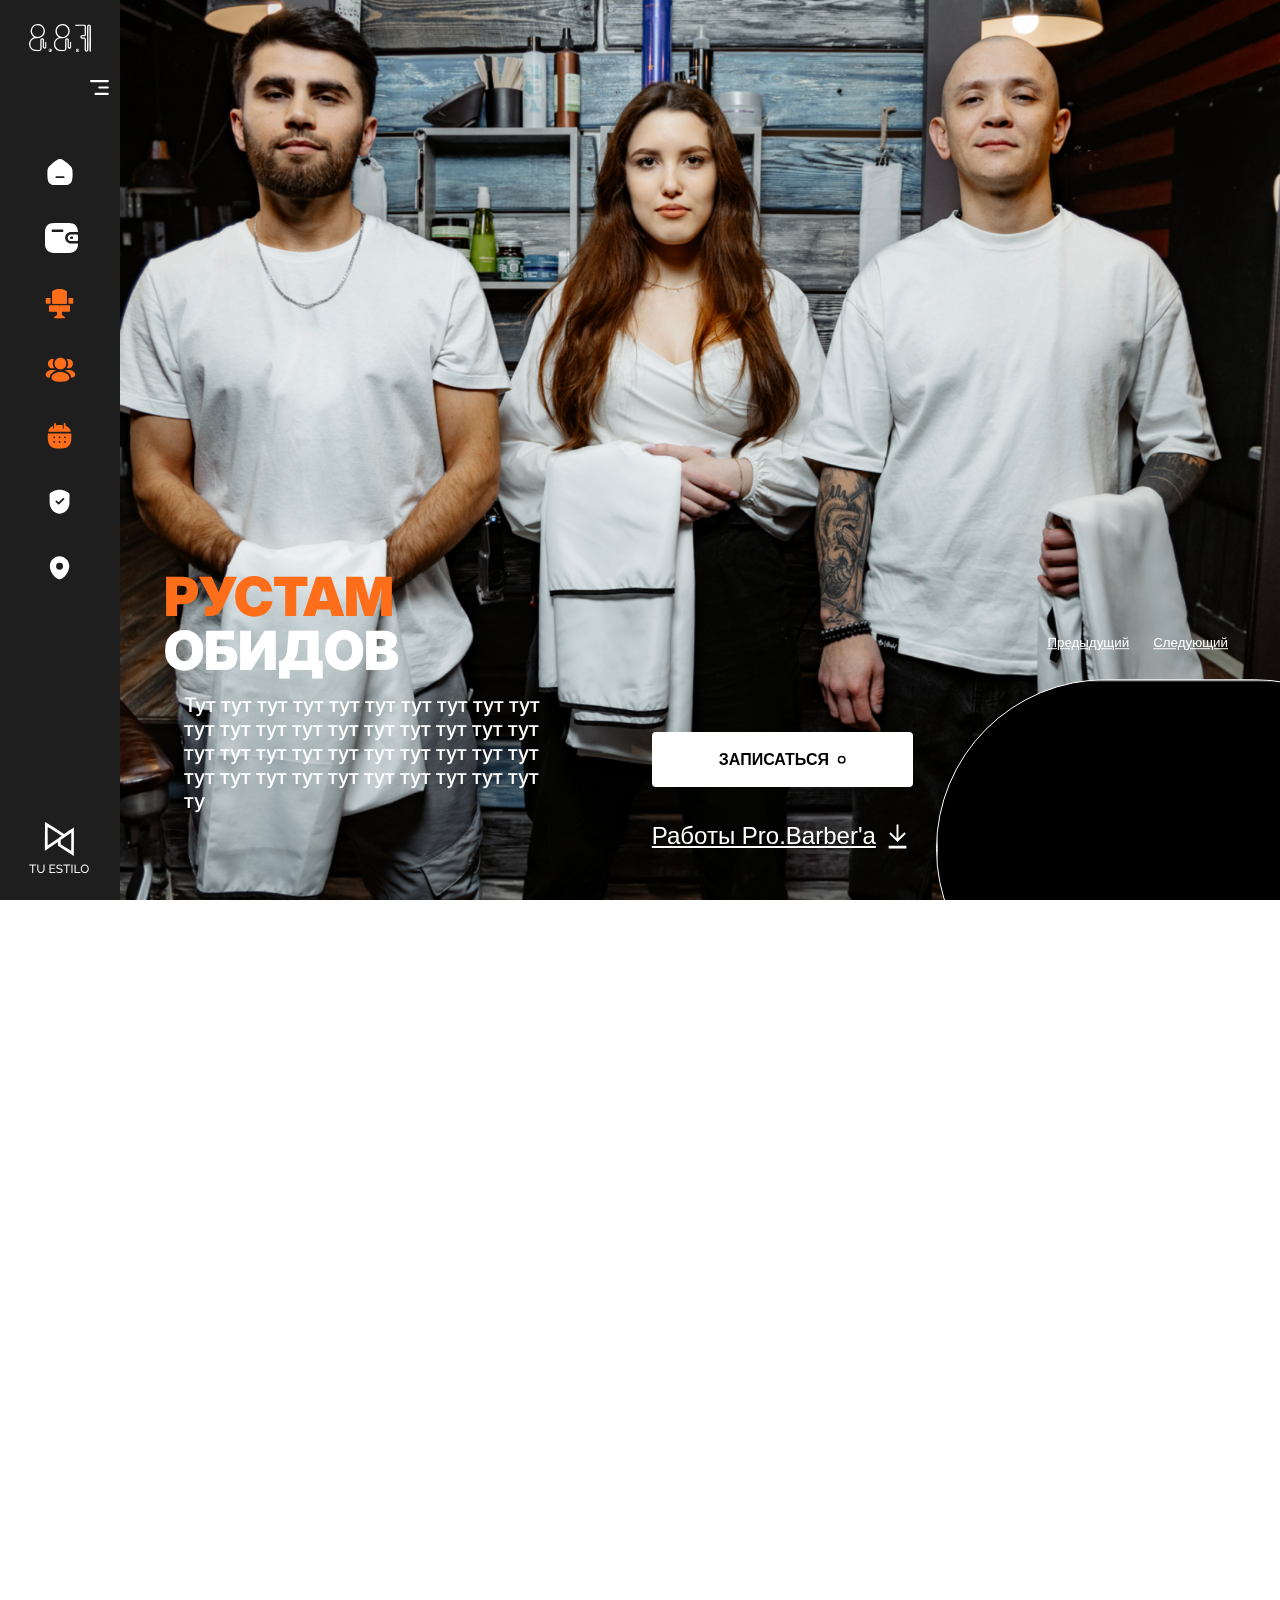
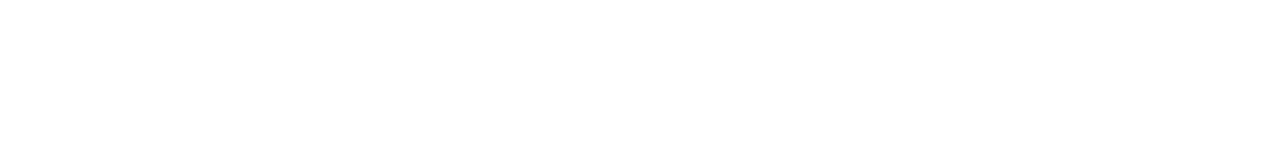
==== barber.html @ 889bb58e "Update barber.html" ====
<!DOCTYPE html>
<html lang="ru">
  <head>
    <meta charset="utf-8">
    <title>Главная страница</title>
    <meta name="description" content="">
    <link rel="icon" href="img/favicon.png">
    <meta name="viewport" content="width=device-width">
    <link rel="stylesheet" href="css/main.css">
  </head>
  <body>
    <main class="main">
      <aside class="sidebar">
        <header class="sidebar__header"><a href="#" class="sidebar__logo"><img src="img/logo.svg" alt="alt"></a>
          <div class="sidebar__burger burger-sidebar">
            <button type="button" class="burger-sidebar__inner">
                  <svg class="icon icon-burger ">
                    <use xlink:href="img/icons-svg/symbol/sprite.svg#burger"></use>
                  </svg>
                  <svg class="icon icon-backward ">
                    <use xlink:href="img/icons-svg/symbol/sprite.svg#backward"></use>
                  </svg>
            </button>
          </div>
        </header>
        <ul class="sidebar__menu menu-sidebar">
          <li class="menu-sidebar__item"><a href="#" class="menu-sidebar__link">
                  <svg class="icon icon-home ">
                    <use xlink:href="img/icons-svg/symbol/sprite.svg#home"></use>
                  </svg><span class="menu-sidebar__name">Главная</span></a></li>
          <li class="menu-sidebar__item"><a href="#" class="menu-sidebar__link">
                  <svg class="icon icon-wallet ">
                    <use xlink:href="img/icons-svg/symbol/sprite.svg#wallet"></use>
                  </svg><span class="menu-sidebar__name">Услуги</span></a></li>
          <li class="menu-sidebar__item"><a href="#" class="menu-sidebar__link menu-sidebar__link--activee">
                  <svg class="icon icon-place ">
                    <use xlink:href="img/icons-svg/symbol/sprite.svg#place"></use>
                  </svg><span class="menu-sidebar__name">Барбершоп</span></a></li>
          <li class="menu-sidebar__item"><a href="#" class="menu-sidebar__link menu-sidebar__link--activee">
                  <svg class="icon icon-users ">
                    <use xlink:href="img/icons-svg/symbol/sprite.svg#users"></use>
                  </svg><span class="menu-sidebar__name">Art School</span></a></li>
          <li class="menu-sidebar__item"><a href="#" class="menu-sidebar__link menu-sidebar__link--activee">
                  <svg class="icon icon-calendar ">
                    <use xlink:href="img/icons-svg/symbol/sprite.svg#calendar"></use>
                  </svg><span class="menu-sidebar__name">Записаться</span></a></li>
          <li class="menu-sidebar__item"><a href="#" class="menu-sidebar__link">
                  <svg class="icon icon-shield ">
                    <use xlink:href="img/icons-svg/symbol/sprite.svg#shield"></use>
                  </svg><span class="menu-sidebar__name">Сертификаты</span></a></li>
          <li class="menu-sidebar__item"><a href="#" class="menu-sidebar__link">
                  <svg class="icon icon-loc ">
                    <use xlink:href="img/icons-svg/symbol/sprite.svg#loc"></use>
                  </svg><span class="menu-sidebar__name">Расположение</span></a></li>
        </ul><a href="#" class="sidebar__bottom"><img src="img/tu-estilo_logo.svg" alt="alt"></a>
      </aside>
      <header class="header"></header>
      <div class="main-content">
        <div data-scroll-container id="suka">
          <div data-scroll-section class="person-view">
            <div class="swiper person-view__big">
              <div class="swiper-wrapper">
                <div class="swiper-slide">
                  <div class="person-view__box">
                    <div class="person-view__segment person-view__segment--1">
                      <div class="person-view__img _fit person-view__img--1"><img src="img/barbers/obidov.jpg" alt="РУСТАМ" class="_fit-img"></div>
                    </div>
                    <div class="person-view__segment person-view__segment--2">
                      <div class="person-view__img _fit person-view__img--2"><img src="img/barbers/obidov.jpg" alt="РУСТАМ" class="_fit-img"></div>
                    </div>
                    <div class="person-view__segment person-view__segment--3">
                      <div class="person-view__img _fit person-view__img--3"><img src="img/barbers/obidov.jpg" alt="РУСТАМ" class="_fit-img"></div>
                    </div>
                    <div class="person-view__segment person-view__segment--4">
                      <div class="person-view__img _fit person-view__img--4"><img src="img/barbers/obidov.jpg" alt="РУСТАМ" class="_fit-img"></div>
                    </div>
                    <div class="person-view__segment person-view__segment--5">
                      <div class="person-view__img _fit person-view__img--5"><img src="img/barbers/obidov.jpg" alt="РУСТАМ" class="_fit-img"></div>
                    </div>
                  </div>
                  <div data-scroll data-scroll-speed="-1" class="person-view__name name-person-view">
                    <div class="name-person-view__first animated rotateOutUpLeft">РУСТАМ</div>
                    <div class="name-person-view__last animated rotateOutUpLeft">ОБИДОВ</div>
                    <p class="name-person-view__text">Тут тут тут тут тут тут тут тут тут тут тут тут тут тут тут тут тут тут тут тут тут тут тут тут тут тут тут тут тут тут тут тут тут тут тут тут тут тут тут тут ту</p>
                  </div>
                </div>
                <div class="swiper-slide">
                  <div class="person-view__box">
                    <div class="person-view__segment person-view__segment--1">
                      <div class="person-view__img _fit person-view__img--1"><img src="https://tmbarbershop.com/wp-content/uploads/2023/11/usl03.jpg" alt="МЕХА" class="_fit-img"></div>
                    </div>
                    <div class="person-view__segment person-view__segment--2">
                      <div class="person-view__img _fit person-view__img--2"><img src="https://tmbarbershop.com/wp-content/uploads/2023/11/usl03.jpg" alt="МЕХА" class="_fit-img"></div>
                    </div>
                    <div class="person-view__segment person-view__segment--3">
                      <div class="person-view__img _fit person-view__img--3"><img src="https://tmbarbershop.com/wp-content/uploads/2023/11/usl03.jpg" alt="МЕХА" class="_fit-img"></div>
                    </div>
                    <div class="person-view__segment person-view__segment--4">
                      <div class="person-view__img _fit person-view__img--4"><img src="https://tmbarbershop.com/wp-content/uploads/2023/11/usl03.jpg" alt="МЕХА" class="_fit-img"></div>
                    </div>
                    <div class="person-view__segment person-view__segment--5">
                      <div class="person-view__img _fit person-view__img--5"><img src="https://tmbarbershop.com/wp-content/uploads/2023/11/usl03.jpg" alt="МЕХА" class="_fit-img"></div>
                    </div>
                  </div>
                  <div data-scroll data-scroll-speed="-1" class="person-view__name name-person-view">
                    <div class="name-person-view__first animated rotateOutUpLeft">МЕХА</div>
                    <div class="name-person-view__last animated rotateOutUpLeft">САХАДАТОВ</div>
                    <p class="name-person-view__text">Тут тут тут тут тут тут тут тут тут тут тут тут тут тут тут тут тут тут тут тут тут тут тут тут тут тут тут тут тут тут тут тут тут тут тут тут тут тут тут тут ту</p>
                  </div>
                </div>
                <div class="swiper-slide">
                  <div class="person-view__box">
                    <div class="person-view__segment person-view__segment--1">
                      <div class="person-view__img _fit person-view__img--1"><img src="https://tmbarbershop.com/wp-content/uploads/2023/11/ab01.jpg" alt="АЛЕНА" class="_fit-img"></div>
                    </div>
                    <div class="person-view__segment person-view__segment--2">
                      <div class="person-view__img _fit person-view__img--2"><img src="https://tmbarbershop.com/wp-content/uploads/2023/11/ab01.jpg" alt="АЛЕНА" class="_fit-img"></div>
                    </div>
                    <div class="person-view__segment person-view__segment--3">
                      <div class="person-view__img _fit person-view__img--3"><img src="https://tmbarbershop.com/wp-content/uploads/2023/11/ab01.jpg" alt="АЛЕНА" class="_fit-img"></div>
                    </div>
                    <div class="person-view__segment person-view__segment--4">
                      <div class="person-view__img _fit person-view__img--4"><img src="https://tmbarbershop.com/wp-content/uploads/2023/11/ab01.jpg" alt="АЛЕНА" class="_fit-img"></div>
                    </div>
                    <div class="person-view__segment person-view__segment--5">
                      <div class="person-view__img _fit person-view__img--5"><img src="https://tmbarbershop.com/wp-content/uploads/2023/11/ab01.jpg" alt="АЛЕНА" class="_fit-img"></div>
                    </div>
                  </div>
                  <div data-scroll data-scroll-speed="-1" class="person-view__name name-person-view">
                    <div class="name-person-view__first animated rotateOutUpLeft">АЛЕНА</div>
                    <div class="name-person-view__last animated rotateOutUpLeft">АВЕРОЧКИНА</div>
                    <p class="name-person-view__text">Тут тут тут тут тут тут тут тут тут тут тут тут тут тут тут тут тут тут тут тут тут тут тут тут тут тут тут тут тут тут тут тут тут тут тут тут тут тут тут тут ту</p>
                  </div>
                </div>
              </div>
            </div>
            <div class="person-view__actions">
              <button type="button" class="btn">ЗАПИСАТЬСЯ
                    <svg class="icon icon-shape-circle ">
                      <use xlink:href="img/icons-svg/symbol/sprite.svg#shape-circle"></use>
                    </svg>
              </button>
              <button type="button" class="person-view__scroll">Работы Pro.Barber'a<img src="img/icons-svg/download.svg" alt="alt" class="icon-download"></button>
            </div>
            <div data-scroll data-scroll-speed="1" class="person-view__mini">
              <div class="person-view__handlers">
                <button class="person-view__prev">Предыдущий</button>
                <button class="person-view__next">Следующий</button>
              </div>
              <div class="thumb-person-view__wrap">
                <div class="swiper person-view__thumb thumb-person-view">
                  <div class="swiper-wrapper">
                    <div class="swiper-slide">
                      <div data-swiper-parallax-duration="1000" data-swiper-parallax-scale="1.5" data-swiper-parallax-x="100" class="_fit thumb-person-view__box"><img src="img/barbers/obidov.jpg" alt class="_fit-img"></div>
                    </div>
                    <div class="swiper-slide">
                      <div data-swiper-parallax-duration="1000" data-swiper-parallax-scale="1.5" data-swiper-parallax-x="100" class="_fit thumb-person-view__box"><img src="https://tmbarbershop.com/wp-content/uploads/2023/11/usl03.jpg" alt class="_fit-img"></div>
                    </div>
                    <div class="swiper-slide">
                      <div data-swiper-parallax-duration="1000" data-swiper-parallax-scale="1.5" data-swiper-parallax-x="100" class="_fit thumb-person-view__box"><img src="https://tmbarbershop.com/wp-content/uploads/2023/11/ab01.jpg" alt class="_fit-img"></div>
                    </div>
                  </div>
                </div>
              </div>
            </div>
            <div class="person-view__cover">
            </div>
          </div>
          <div id="basic-waypoint" data-scroll-section class="person-works">
            <div class="person-works__wrapper">
              <div class="person-works__text">
                <div class="person-works__textbox">
                  <div class="person-works__title">Выполненные работы</div>
                  <div class="person-works__p">Работы с сентября по январь</div>
                  <div class="person-works__p">Является Pro.Barber</div>
                </div>
              </div>
              <div class="person-works__folio">
                <div data-scroll data-scroll-id="hey" class="person-works__slider">
                      <div class="swiper-container swiper works-swiper">
                        <div class="swiper-wrapper">
                          <div class="swiper-slide person-works__card"></div>
                          <div class="swiper-slide person-works__card"></div>
                          <div class="swiper-slide person-works__card"></div>
                          <div class="swiper-slide person-works__card"></div>
                          <div class="swiper-slide person-works__card"></div>
                          <div class="swiper-slide person-works__card"></div>
                          <div class="swiper-slide person-works__card"></div>
                          <div class="swiper-slide person-works__card"></div>
                          <div class="swiper-slide person-works__card"></div>
                          <div class="swiper-slide person-works__card"></div>
                          <div class="swiper-slide person-works__card"></div>
                          <div class="swiper-slide person-works__card"></div>
                          <div class="swiper-slide person-works__card"></div>
                          <div class="swiper-slide person-works__card"></div>
                          <div class="swiper-slide person-works__card"></div>
                          <div class="swiper-slide person-works__card"></div>
                          <div class="swiper-slide person-works__card"></div>
                          <div class="swiper-slide person-works__card"></div>
                          <div class="swiper-slide person-works__card"></div>
                          <div class="swiper-slide person-works__card"></div>
                        </div>
                        <div class="swiper-button-prev"></div>
                        <div class="swiper-button-next"></div>
                      </div>
                </div>
                <div data-scroll data-scroll-id="cards" data-scroll-offset="30%, 30%" class="person-works__cards">
                  <div class="person-works__card animated flipOutX"></div>
                  <div class="person-works__card animated flipOutX"></div>
                  <div class="person-works__card animated flipOutX"></div>
                  <div class="person-works__card animated flipOutX"></div>
                  <div class="person-works__card animated flipOutX"></div>
                  <div class="person-works__card animated flipOutX"></div>
                  <div class="person-works__card animated flipOutX"></div>
                  <div class="person-works__card animated flipOutX"></div>
                  <div class="person-works__card animated flipOutX"></div>
                  <div class="person-works__card animated flipOutX"></div>
                  <div class="person-works__card animated flipOutX"></div>
                  <div class="person-works__card animated flipOutX"></div>
                  <div class="person-works__card animated flipOutX"></div>
                  <div class="person-works__card animated flipOutX"></div>
                  <div class="person-works__card animated flipOutX"></div>
                  <div class="person-works__card animated flipOutX"></div>
                  <div class="person-works__card animated flipOutX"></div>
                  <div class="person-works__card animated flipOutX"></div>
                  <div class="person-works__card animated flipOutX"></div>
                  <div class="person-works__card animated flipOutX"></div>
                </div>
              </div>
            </div>
          </div>
        </div>
      </div>
      <footer class="footer"></footer>
    </main>
    
    
    <script type="text/javascript" src="js/libs/svg4everybody/svg4everybody.min.js" async onload="svg4everybody();"></script>
    
    
    <script src="js/libs/locomotive-scroll/dist/locomotive-scroll.min.js"></script>
    <script src="js/libs/waypoints/noframework.waypoints.js"></script>
    <script src="https://cdn.jsdelivr.net/npm/swiper@11/swiper-bundle.min.js"></script>
    <script src="js/common.js"></script>
  </body>
</html>
---- css/main.css ----
@import url("https://fonts.googleapis.com/css2?family=Inter:wght@200;400;500;600;700;900&family=Open+Sans:wght@700&family=Raleway:wght@300;500;900&display=swap");
@import "../js/libs/locomotive-scroll/dist/locomotive-scroll.min.css";
@font-face {
  font-family: "raleway-v22-latin_cyrillic-600";
  font-display: swap;
  src: url("../fonts/raleway-v22-latin_cyrillic-600.woff2") format("woff2"), url("../fonts/raleway-v22-latin_cyrillic-600.woff") format("woff");
  font-weight: 400;
  font-style: normal;
}
@font-face {
  font-family: "raleway-v22-latin_cyrillic-900";
  font-display: swap;
  src: url("../fonts/raleway-v22-latin_cyrillic-900.woff2") format("woff2"), url("../fonts/raleway-v22-latin_cyrillic-900.woff") format("woff");
  font-weight: 400;
  font-style: normal;
}
@font-face {
  font-family: "raleway-v22-latin_cyrillic-regular";
  font-display: swap;
  src: url("../fonts/raleway-v22-latin_cyrillic-regular.woff2") format("woff2"), url("../fonts/raleway-v22-latin_cyrillic-regular.woff") format("woff");
  font-weight: 400;
  font-style: normal;
}
@font-face {
  font-family: "icomoon";
  src: url("../fonts/icomoon/fonts/icomoon.eot?za5w69");
  src: url("../fonts/icomoon/fonts/icomoon.eot?za5w69#iefix") format("embedded-opentype"), url("../fonts/icomoon/fonts/icomoon.ttf?za5w69") format("truetype"), url("../fonts/icomoon/fonts/icomoon.woff?za5w69") format("woff"), url("../fonts/icomoon/fonts/icomoon.svg?za5w69#icomoon") format("svg");
  font-weight: normal;
  font-style: normal;
  font-display: block;
}
.icon {
  display: inline-block;
  width: 1em;
  height: 1em;
  fill: currentColor;
}

.icon-backward {
  font-size: 2rem;
  width: 1em;
}

.icon-burger {
  font-size: 1.4rem;
  width: 1.2857142857em;
}

.icon-calendar {
  font-size: 3.4rem;
  width: 0.9705882353em;
}

.icon-download {
  font-size: 2.6rem;
  width: 0.7692307692em;
}

.icon-home {
  font-size: 3.3rem;
  width: 1em;
}

.icon-loc {
  font-size: 3.4rem;
  width: 0.9705882353em;
}

.icon-place {
  font-size: 3rem;
  width: 0.9666666667em;
}

.icon-shape-circle {
  font-size: 1.1rem;
  width: 1em;
}

.icon-shield {
  font-size: 3.4rem;
  width: 0.9705882353em;
}

.icon-users {
  font-size: 3.4rem;
  width: 1.0294117647em;
}

.icon-wallet {
  font-size: 3rem;
  width: 1.1em;
}

/*--swiper--*/
/*!
Animate.css - http://daneden.me/animate
Licensed under the MIT license - http://opensource.org/licenses/MIT

Copyright (c) 2015 Daniel Eden
*/
.animated {
  animation-duration: 1s;
  animation-fill-mode: both;
}

.animated.infinite {
  animation-iteration-count: infinite;
}

.animated.hinge {
  animation-duration: 2s;
}
@keyframes bounce {
  0%, 20%, 53%, 80%, 100% {
    transition-timing-function: cubic-bezier(0.215, 0.61, 0.355, 1);
    -ms-transform: translate3d(0, 0, 0);
    transform: translate3d(0, 0, 0);
  }
  40%, 43% {
    transition-timing-function: cubic-bezier(0.755, 0.05, 0.855, 0.06);
    -ms-transform: translate3d(0, -30px, 0);
    transform: translate3d(0, -30px, 0);
  }
  70% {
    transition-timing-function: cubic-bezier(0.755, 0.05, 0.855, 0.06);
    -ms-transform: translate3d(0, -15px, 0);
    transform: translate3d(0, -15px, 0);
  }
  90% {
    -ms-transform: translate3d(0, -4px, 0);
    transform: translate3d(0, -4px, 0);
  }
}
.bounce {
  animation-name: bounce;
  -ms-transform-origin: center bottom;
  transform-origin: center bottom;
}
@keyframes flash {
  0%, 50%, 100% {
    opacity: 1;
  }
  25%, 75% {
    opacity: 0;
  }
}
.flash {
  animation-name: flash;
}

/* originally authored by Nick Pettit - https://github.com/nickpettit/glide */
@keyframes pulse {
  0% {
    -ms-transform: scale3d(1, 1, 1);
    transform: scale3d(1, 1, 1);
  }
  50% {
    -ms-transform: scale3d(1.05, 1.05, 1.05);
    transform: scale3d(1.05, 1.05, 1.05);
  }
  100% {
    -ms-transform: scale3d(1, 1, 1);
    transform: scale3d(1, 1, 1);
  }
}
.pulse {
  animation-name: pulse;
}
@keyframes rubberBand {
  0% {
    -ms-transform: scale3d(1, 1, 1);
    transform: scale3d(1, 1, 1);
  }
  30% {
    -ms-transform: scale3d(1.25, 0.75, 1);
    transform: scale3d(1.25, 0.75, 1);
  }
  40% {
    -ms-transform: scale3d(0.75, 1.25, 1);
    transform: scale3d(0.75, 1.25, 1);
  }
  50% {
    -ms-transform: scale3d(1.15, 0.85, 1);
    transform: scale3d(1.15, 0.85, 1);
  }
  65% {
    -ms-transform: scale3d(0.95, 1.05, 1);
    transform: scale3d(0.95, 1.05, 1);
  }
  75% {
    -ms-transform: scale3d(1.05, 0.95, 1);
    transform: scale3d(1.05, 0.95, 1);
  }
  100% {
    -ms-transform: scale3d(1, 1, 1);
    transform: scale3d(1, 1, 1);
  }
}
.rubberBand {
  animation-name: rubberBand;
}
@keyframes shake {
  0%, 100% {
    -ms-transform: translate3d(0, 0, 0);
    transform: translate3d(0, 0, 0);
  }
  10%, 30%, 50%, 70%, 90% {
    -ms-transform: translate3d(-10px, 0, 0);
    transform: translate3d(-10px, 0, 0);
  }
  20%, 40%, 60%, 80% {
    -ms-transform: translate3d(10px, 0, 0);
    transform: translate3d(10px, 0, 0);
  }
}
.shake {
  animation-name: shake;
}
@keyframes swing {
  20% {
    -ms-transform: rotate3d(0, 0, 1, 15deg);
    transform: rotate3d(0, 0, 1, 15deg);
  }
  40% {
    -ms-transform: rotate3d(0, 0, 1, -10deg);
    transform: rotate3d(0, 0, 1, -10deg);
  }
  60% {
    -ms-transform: rotate3d(0, 0, 1, 5deg);
    transform: rotate3d(0, 0, 1, 5deg);
  }
  80% {
    -ms-transform: rotate3d(0, 0, 1, -5deg);
    transform: rotate3d(0, 0, 1, -5deg);
  }
  100% {
    -ms-transform: rotate3d(0, 0, 1, 0deg);
    transform: rotate3d(0, 0, 1, 0deg);
  }
}
.swing {
  -ms-transform-origin: top center;
  transform-origin: top center;
  animation-name: swing;
}
@keyframes tada {
  0% {
    -ms-transform: scale3d(1, 1, 1);
    transform: scale3d(1, 1, 1);
  }
  10%, 20% {
    -ms-transform: scale3d(0.9, 0.9, 0.9) rotate3d(0, 0, 1, -3deg);
    transform: scale3d(0.9, 0.9, 0.9) rotate3d(0, 0, 1, -3deg);
  }
  30%, 50%, 70%, 90% {
    -ms-transform: scale3d(1.1, 1.1, 1.1) rotate3d(0, 0, 1, 3deg);
    transform: scale3d(1.1, 1.1, 1.1) rotate3d(0, 0, 1, 3deg);
  }
  40%, 60%, 80% {
    -ms-transform: scale3d(1.1, 1.1, 1.1) rotate3d(0, 0, 1, -3deg);
    transform: scale3d(1.1, 1.1, 1.1) rotate3d(0, 0, 1, -3deg);
  }
  100% {
    -ms-transform: scale3d(1, 1, 1);
    transform: scale3d(1, 1, 1);
  }
}
.tada {
  animation-name: tada;
}

/* originally authored by Nick Pettit - https://github.com/nickpettit/glide */
@keyframes wobble {
  0% {
    -ms-transform: none;
    transform: none;
  }
  15% {
    -ms-transform: translate3d(-25%, 0, 0) rotate3d(0, 0, 1, -5deg);
    transform: translate3d(-25%, 0, 0) rotate3d(0, 0, 1, -5deg);
  }
  30% {
    -ms-transform: translate3d(20%, 0, 0) rotate3d(0, 0, 1, 3deg);
    transform: translate3d(20%, 0, 0) rotate3d(0, 0, 1, 3deg);
  }
  45% {
    -ms-transform: translate3d(-15%, 0, 0) rotate3d(0, 0, 1, -3deg);
    transform: translate3d(-15%, 0, 0) rotate3d(0, 0, 1, -3deg);
  }
  60% {
    -ms-transform: translate3d(10%, 0, 0) rotate3d(0, 0, 1, 2deg);
    transform: translate3d(10%, 0, 0) rotate3d(0, 0, 1, 2deg);
  }
  75% {
    -ms-transform: translate3d(-5%, 0, 0) rotate3d(0, 0, 1, -1deg);
    transform: translate3d(-5%, 0, 0) rotate3d(0, 0, 1, -1deg);
  }
  100% {
    -ms-transform: none;
    transform: none;
  }
}
.wobble {
  animation-name: wobble;
}
@keyframes bounceIn {
  0%, 20%, 40%, 60%, 80%, 100% {
    transition-timing-function: cubic-bezier(0.215, 0.61, 0.355, 1);
  }
  0% {
    opacity: 0;
    -ms-transform: scale3d(0.3, 0.3, 0.3);
    transform: scale3d(0.3, 0.3, 0.3);
  }
  20% {
    -ms-transform: scale3d(1.1, 1.1, 1.1);
    transform: scale3d(1.1, 1.1, 1.1);
  }
  40% {
    -ms-transform: scale3d(0.9, 0.9, 0.9);
    transform: scale3d(0.9, 0.9, 0.9);
  }
  60% {
    opacity: 1;
    -ms-transform: scale3d(1.03, 1.03, 1.03);
    transform: scale3d(1.03, 1.03, 1.03);
  }
  80% {
    -ms-transform: scale3d(0.97, 0.97, 0.97);
    transform: scale3d(0.97, 0.97, 0.97);
  }
  100% {
    opacity: 1;
    -ms-transform: scale3d(1, 1, 1);
    transform: scale3d(1, 1, 1);
  }
}
.bounceIn {
  animation-name: bounceIn;
  animation-duration: 0.75s;
}
@keyframes bounceInDown {
  0%, 60%, 75%, 90%, 100% {
    transition-timing-function: cubic-bezier(0.215, 0.61, 0.355, 1);
  }
  0% {
    opacity: 0;
    -ms-transform: translate3d(0, -3000px, 0);
    transform: translate3d(0, -3000px, 0);
  }
  60% {
    opacity: 1;
    -ms-transform: translate3d(0, 25px, 0);
    transform: translate3d(0, 25px, 0);
  }
  75% {
    -ms-transform: translate3d(0, -10px, 0);
    transform: translate3d(0, -10px, 0);
  }
  90% {
    -ms-transform: translate3d(0, 5px, 0);
    transform: translate3d(0, 5px, 0);
  }
  100% {
    -ms-transform: none;
    transform: none;
  }
}
.bounceInDown {
  animation-name: bounceInDown;
}
@keyframes bounceInLeft {
  0%, 60%, 75%, 90%, 100% {
    transition-timing-function: cubic-bezier(0.215, 0.61, 0.355, 1);
  }
  0% {
    opacity: 0;
    -ms-transform: translate3d(-3000px, 0, 0);
    transform: translate3d(-3000px, 0, 0);
  }
  60% {
    opacity: 1;
    -ms-transform: translate3d(25px, 0, 0);
    transform: translate3d(25px, 0, 0);
  }
  75% {
    -ms-transform: translate3d(-10px, 0, 0);
    transform: translate3d(-10px, 0, 0);
  }
  90% {
    -ms-transform: translate3d(5px, 0, 0);
    transform: translate3d(5px, 0, 0);
  }
  100% {
    -ms-transform: none;
    transform: none;
  }
}
.bounceInLeft {
  animation-name: bounceInLeft;
}
@keyframes bounceInRight {
  0%, 60%, 75%, 90%, 100% {
    transition-timing-function: cubic-bezier(0.215, 0.61, 0.355, 1);
  }
  0% {
    opacity: 0;
    -ms-transform: translate3d(3000px, 0, 0);
    transform: translate3d(3000px, 0, 0);
  }
  60% {
    opacity: 1;
    -ms-transform: translate3d(-25px, 0, 0);
    transform: translate3d(-25px, 0, 0);
  }
  75% {
    -ms-transform: translate3d(10px, 0, 0);
    transform: translate3d(10px, 0, 0);
  }
  90% {
    -ms-transform: translate3d(-5px, 0, 0);
    transform: translate3d(-5px, 0, 0);
  }
  100% {
    -ms-transform: none;
    transform: none;
  }
}
.bounceInRight {
  animation-name: bounceInRight;
}
@keyframes bounceInUp {
  0%, 60%, 75%, 90%, 100% {
    transition-timing-function: cubic-bezier(0.215, 0.61, 0.355, 1);
  }
  0% {
    opacity: 0;
    -ms-transform: translate3d(0, 3000px, 0);
    transform: translate3d(0, 3000px, 0);
  }
  60% {
    opacity: 1;
    -ms-transform: translate3d(0, -20px, 0);
    transform: translate3d(0, -20px, 0);
  }
  75% {
    -ms-transform: translate3d(0, 10px, 0);
    transform: translate3d(0, 10px, 0);
  }
  90% {
    -ms-transform: translate3d(0, -5px, 0);
    transform: translate3d(0, -5px, 0);
  }
  100% {
    -ms-transform: translate3d(0, 0, 0);
    transform: translate3d(0, 0, 0);
  }
}
.bounceInUp {
  animation-name: bounceInUp;
}
@keyframes bounceOut {
  20% {
    -ms-transform: scale3d(0.9, 0.9, 0.9);
    transform: scale3d(0.9, 0.9, 0.9);
  }
  50%, 55% {
    opacity: 1;
    -ms-transform: scale3d(1.1, 1.1, 1.1);
    transform: scale3d(1.1, 1.1, 1.1);
  }
  100% {
    opacity: 0;
    -ms-transform: scale3d(0.3, 0.3, 0.3);
    transform: scale3d(0.3, 0.3, 0.3);
  }
}
.bounceOut {
  animation-name: bounceOut;
  animation-duration: 0.75s;
}
@keyframes bounceOutDown {
  20% {
    -ms-transform: translate3d(0, 10px, 0);
    transform: translate3d(0, 10px, 0);
  }
  40%, 45% {
    opacity: 1;
    -ms-transform: translate3d(0, -20px, 0);
    transform: translate3d(0, -20px, 0);
  }
  100% {
    opacity: 0;
    -ms-transform: translate3d(0, 2000px, 0);
    transform: translate3d(0, 2000px, 0);
  }
}
.bounceOutDown {
  animation-name: bounceOutDown;
}
@keyframes bounceOutLeft {
  20% {
    opacity: 1;
    -ms-transform: translate3d(20px, 0, 0);
    transform: translate3d(20px, 0, 0);
  }
  100% {
    opacity: 0;
    -ms-transform: translate3d(-2000px, 0, 0);
    transform: translate3d(-2000px, 0, 0);
  }
}
.bounceOutLeft {
  animation-name: bounceOutLeft;
}
@keyframes bounceOutRight {
  20% {
    opacity: 1;
    -ms-transform: translate3d(-20px, 0, 0);
    transform: translate3d(-20px, 0, 0);
  }
  100% {
    opacity: 0;
    -ms-transform: translate3d(2000px, 0, 0);
    transform: translate3d(2000px, 0, 0);
  }
}
.bounceOutRight {
  animation-name: bounceOutRight;
}
@keyframes bounceOutUp {
  20% {
    -ms-transform: translate3d(0, -10px, 0);
    transform: translate3d(0, -10px, 0);
  }
  40%, 45% {
    opacity: 1;
    -ms-transform: translate3d(0, 20px, 0);
    transform: translate3d(0, 20px, 0);
  }
  100% {
    opacity: 0;
    -ms-transform: translate3d(0, -2000px, 0);
    transform: translate3d(0, -2000px, 0);
  }
}
.bounceOutUp {
  animation-name: bounceOutUp;
}
@keyframes fadeIn {
  0% {
    opacity: 0;
  }
  100% {
    opacity: 1;
  }
}
.fadeIn {
  animation-name: fadeIn;
}
@keyframes fadeInDown {
  0% {
    opacity: 0;
    -ms-transform: translate3d(0, -100%, 0);
    transform: translate3d(0, -100%, 0);
  }
  100% {
    opacity: 1;
    -ms-transform: none;
    transform: none;
  }
}
.fadeInDown {
  animation-name: fadeInDown;
}
@keyframes fadeInDownBig {
  0% {
    opacity: 0;
    -ms-transform: translate3d(0, -2000px, 0);
    transform: translate3d(0, -2000px, 0);
  }
  100% {
    opacity: 1;
    -ms-transform: none;
    transform: none;
  }
}
.fadeInDownBig {
  animation-name: fadeInDownBig;
}
@keyframes fadeInLeft {
  0% {
    opacity: 0;
    -ms-transform: translate3d(-100%, 0, 0);
    transform: translate3d(-100%, 0, 0);
  }
  100% {
    opacity: 1;
    -ms-transform: none;
    transform: none;
  }
}
.fadeInLeft {
  animation-name: fadeInLeft;
}
@keyframes fadeInLeftBig {
  0% {
    opacity: 0;
    -ms-transform: translate3d(-2000px, 0, 0);
    transform: translate3d(-2000px, 0, 0);
  }
  100% {
    opacity: 1;
    -ms-transform: none;
    transform: none;
  }
}
.fadeInLeftBig {
  animation-name: fadeInLeftBig;
}
@keyframes fadeInRight {
  0% {
    opacity: 0;
    -ms-transform: translate3d(100%, 0, 0);
    transform: translate3d(100%, 0, 0);
  }
  100% {
    opacity: 1;
    -ms-transform: none;
    transform: none;
  }
}
.fadeInRight {
  animation-name: fadeInRight;
}
@keyframes fadeInRightBig {
  0% {
    opacity: 0;
    -ms-transform: translate3d(2000px, 0, 0);
    transform: translate3d(2000px, 0, 0);
  }
  100% {
    opacity: 1;
    -ms-transform: none;
    transform: none;
  }
}
.fadeInRightBig {
  animation-name: fadeInRightBig;
}
@keyframes fadeInUp {
  0% {
    opacity: 0;
    -ms-transform: translate3d(0, 100%, 0);
    transform: translate3d(0, 100%, 0);
  }
  100% {
    opacity: 1;
    -ms-transform: none;
    transform: none;
  }
}
.fadeInUp {
  animation-name: fadeInUp;
}
@keyframes fadeInUpBig {
  0% {
    opacity: 0;
    -ms-transform: translate3d(0, 2000px, 0);
    transform: translate3d(0, 2000px, 0);
  }
  100% {
    opacity: 1;
    -ms-transform: none;
    transform: none;
  }
}
.fadeInUpBig {
  animation-name: fadeInUpBig;
}
@keyframes fadeOut {
  0% {
    opacity: 1;
  }
  100% {
    opacity: 0;
  }
}
.fadeOut {
  animation-name: fadeOut;
}
@keyframes fadeOutDown {
  0% {
    opacity: 1;
  }
  100% {
    opacity: 0;
    -ms-transform: translate3d(0, 100%, 0);
    transform: translate3d(0, 100%, 0);
  }
}
.fadeOutDown {
  animation-name: fadeOutDown;
}
@keyframes fadeOutDownBig {
  0% {
    opacity: 1;
  }
  100% {
    opacity: 0;
    -ms-transform: translate3d(0, 2000px, 0);
    transform: translate3d(0, 2000px, 0);
  }
}
.fadeOutDownBig {
  animation-name: fadeOutDownBig;
}
@keyframes fadeOutLeft {
  0% {
    opacity: 1;
  }
  100% {
    opacity: 0;
    -ms-transform: translate3d(-100%, 0, 0);
    transform: translate3d(-100%, 0, 0);
  }
}
.fadeOutLeft {
  animation-name: fadeOutLeft;
}
@keyframes fadeOutLeftBig {
  0% {
    opacity: 1;
  }
  100% {
    opacity: 0;
    -ms-transform: translate3d(-2000px, 0, 0);
    transform: translate3d(-2000px, 0, 0);
  }
}
.fadeOutLeftBig {
  animation-name: fadeOutLeftBig;
}
@keyframes fadeOutRight {
  0% {
    opacity: 1;
  }
  100% {
    opacity: 0;
    -ms-transform: translate3d(100%, 0, 0);
    transform: translate3d(100%, 0, 0);
  }
}
.fadeOutRight {
  animation-name: fadeOutRight;
}
@keyframes fadeOutRightBig {
  0% {
    opacity: 1;
  }
  100% {
    opacity: 0;
    -ms-transform: translate3d(2000px, 0, 0);
    transform: translate3d(2000px, 0, 0);
  }
}
.fadeOutRightBig {
  animation-name: fadeOutRightBig;
}
@keyframes fadeOutUp {
  0% {
    opacity: 1;
  }
  100% {
    opacity: 0;
    -ms-transform: translate3d(0, -100%, 0);
    transform: translate3d(0, -100%, 0);
  }
}
.fadeOutUp {
  animation-name: fadeOutUp;
}
@keyframes fadeOutUpBig {
  0% {
    opacity: 1;
  }
  100% {
    opacity: 0;
    -ms-transform: translate3d(0, -2000px, 0);
    transform: translate3d(0, -2000px, 0);
  }
}
.fadeOutUpBig {
  animation-name: fadeOutUpBig;
}
@keyframes flip {
  0% {
    -ms-transform: perspective(400px) rotate3d(0, 1, 0, -360deg);
    transform: perspective(400px) rotate3d(0, 1, 0, -360deg);
    animation-timing-function: ease-out;
  }
  40% {
    -ms-transform: perspective(400px) translate3d(0, 0, 150px) rotate3d(0, 1, 0, -190deg);
    transform: perspective(400px) translate3d(0, 0, 150px) rotate3d(0, 1, 0, -190deg);
    animation-timing-function: ease-out;
  }
  50% {
    -ms-transform: perspective(400px) translate3d(0, 0, 150px) rotate3d(0, 1, 0, -170deg);
    transform: perspective(400px) translate3d(0, 0, 150px) rotate3d(0, 1, 0, -170deg);
    animation-timing-function: ease-in;
  }
  80% {
    -ms-transform: perspective(400px) scale3d(0.95, 0.95, 0.95);
    transform: perspective(400px) scale3d(0.95, 0.95, 0.95);
    animation-timing-function: ease-in;
  }
  100% {
    -ms-transform: perspective(400px);
    transform: perspective(400px);
    animation-timing-function: ease-in;
  }
}
.animated.flip {
  -webkit-backface-visibility: visible;
  backface-visibility: visible;
  animation-name: flip;
}
@keyframes flipInX {
  0% {
    -ms-transform: perspective(400px) rotate3d(1, 0, 0, 90deg);
    transform: perspective(400px) rotate3d(1, 0, 0, 90deg);
    transition-timing-function: ease-in;
    opacity: 0;
  }
  40% {
    -ms-transform: perspective(400px) rotate3d(1, 0, 0, -20deg);
    transform: perspective(400px) rotate3d(1, 0, 0, -20deg);
    transition-timing-function: ease-in;
  }
  60% {
    -ms-transform: perspective(400px) rotate3d(1, 0, 0, 10deg);
    transform: perspective(400px) rotate3d(1, 0, 0, 10deg);
    opacity: 1;
  }
  80% {
    -ms-transform: perspective(400px) rotate3d(1, 0, 0, -5deg);
    transform: perspective(400px) rotate3d(1, 0, 0, -5deg);
  }
  100% {
    -ms-transform: perspective(400px);
    transform: perspective(400px);
  }
}
.flipInX {
  -webkit-backface-visibility: visible !important;
  backface-visibility: visible !important;
  animation-name: flipInX;
}
@keyframes flipInY {
  0% {
    -ms-transform: perspective(400px) rotate3d(0, 1, 0, 90deg);
    transform: perspective(400px) rotate3d(0, 1, 0, 90deg);
    transition-timing-function: ease-in;
    opacity: 0;
  }
  40% {
    -ms-transform: perspective(400px) rotate3d(0, 1, 0, -20deg);
    transform: perspective(400px) rotate3d(0, 1, 0, -20deg);
    transition-timing-function: ease-in;
  }
  60% {
    -ms-transform: perspective(400px) rotate3d(0, 1, 0, 10deg);
    transform: perspective(400px) rotate3d(0, 1, 0, 10deg);
    opacity: 1;
  }
  80% {
    -ms-transform: perspective(400px) rotate3d(0, 1, 0, -5deg);
    transform: perspective(400px) rotate3d(0, 1, 0, -5deg);
  }
  100% {
    -ms-transform: perspective(400px);
    transform: perspective(400px);
  }
}
.flipInY {
  -webkit-backface-visibility: visible !important;
  backface-visibility: visible !important;
  animation-name: flipInY;
}
@keyframes flipOutX {
  0% {
    -ms-transform: perspective(400px);
    transform: perspective(400px);
  }
  30% {
    -ms-transform: perspective(400px) rotate3d(1, 0, 0, -20deg);
    transform: perspective(400px) rotate3d(1, 0, 0, -20deg);
    opacity: 1;
  }
  100% {
    -ms-transform: perspective(400px) rotate3d(1, 0, 0, 90deg);
    transform: perspective(400px) rotate3d(1, 0, 0, 90deg);
    opacity: 0;
  }
}
.flipOutX {
  animation-name: flipOutX;
  animation-duration: 0.75s;
  -webkit-backface-visibility: visible !important;
  backface-visibility: visible !important;
}
@keyframes flipOutY {
  0% {
    -ms-transform: perspective(400px);
    transform: perspective(400px);
  }
  30% {
    -ms-transform: perspective(400px) rotate3d(0, 1, 0, -15deg);
    transform: perspective(400px) rotate3d(0, 1, 0, -15deg);
    opacity: 1;
  }
  100% {
    -ms-transform: perspective(400px) rotate3d(0, 1, 0, 90deg);
    transform: perspective(400px) rotate3d(0, 1, 0, 90deg);
    opacity: 0;
  }
}
.flipOutY {
  -webkit-backface-visibility: visible !important;
  backface-visibility: visible !important;
  animation-name: flipOutY;
  animation-duration: 0.75s;
}
@keyframes lightSpeedIn {
  0% {
    -ms-transform: translate3d(100%, 0, 0) skewX(-30deg);
    transform: translate3d(100%, 0, 0) skewX(-30deg);
    opacity: 0;
  }
  60% {
    -ms-transform: skewX(20deg);
    transform: skewX(20deg);
    opacity: 1;
  }
  80% {
    -ms-transform: skewX(-5deg);
    transform: skewX(-5deg);
    opacity: 1;
  }
  100% {
    -ms-transform: none;
    transform: none;
    opacity: 1;
  }
}
.lightSpeedIn {
  animation-name: lightSpeedIn;
  animation-timing-function: ease-out;
}
@keyframes lightSpeedOut {
  0% {
    opacity: 1;
  }
  100% {
    -ms-transform: translate3d(100%, 0, 0) skewX(30deg);
    transform: translate3d(100%, 0, 0) skewX(30deg);
    opacity: 0;
  }
}
.lightSpeedOut {
  animation-name: lightSpeedOut;
  animation-timing-function: ease-in;
}
@keyframes rotateIn {
  0% {
    -ms-transform-origin: center;
    transform-origin: center;
    -ms-transform: rotate3d(0, 0, 1, -200deg);
    transform: rotate3d(0, 0, 1, -200deg);
    opacity: 0;
  }
  100% {
    -ms-transform-origin: center;
    transform-origin: center;
    -ms-transform: none;
    transform: none;
    opacity: 1;
  }
}
.rotateIn {
  animation-name: rotateIn;
}
@keyframes rotateInDownLeft {
  0% {
    -ms-transform-origin: left bottom;
    transform-origin: left bottom;
    -ms-transform: rotate3d(0, 0, 1, -45deg);
    transform: rotate3d(0, 0, 1, -45deg);
    opacity: 0;
  }
  100% {
    -ms-transform-origin: left bottom;
    transform-origin: left bottom;
    -ms-transform: none;
    transform: none;
    opacity: 1;
  }
}
.rotateInDownLeft {
  animation-name: rotateInDownLeft;
}
@keyframes rotateInDownRight {
  0% {
    -ms-transform-origin: right bottom;
    transform-origin: right bottom;
    -ms-transform: rotate3d(0, 0, 1, 45deg);
    transform: rotate3d(0, 0, 1, 45deg);
    opacity: 0;
  }
  100% {
    -ms-transform-origin: right bottom;
    transform-origin: right bottom;
    -ms-transform: none;
    transform: none;
    opacity: 1;
  }
}
.rotateInDownRight {
  animation-name: rotateInDownRight;
}
@keyframes rotateInUpLeft {
  0% {
    -ms-transform-origin: left bottom;
    transform-origin: left bottom;
    -ms-transform: rotate3d(0, 0, 1, 45deg);
    transform: rotate3d(0, 0, 1, 45deg);
    opacity: 0;
  }
  100% {
    -ms-transform-origin: left bottom;
    transform-origin: left bottom;
    -ms-transform: none;
    transform: none;
    opacity: 1;
  }
}
.rotateInUpLeft {
  animation-name: rotateInUpLeft;
}
@keyframes rotateInUpRight {
  0% {
    -ms-transform-origin: right bottom;
    transform-origin: right bottom;
    -ms-transform: rotate3d(0, 0, 1, -90deg);
    transform: rotate3d(0, 0, 1, -90deg);
    opacity: 0;
  }
  100% {
    -ms-transform-origin: right bottom;
    transform-origin: right bottom;
    -ms-transform: none;
    transform: none;
    opacity: 1;
  }
}
.rotateInUpRight {
  animation-name: rotateInUpRight;
}
@keyframes rotateOut {
  0% {
    -ms-transform-origin: center;
    transform-origin: center;
    opacity: 1;
  }
  100% {
    -ms-transform-origin: center;
    transform-origin: center;
    -ms-transform: rotate3d(0, 0, 1, 200deg);
    transform: rotate3d(0, 0, 1, 200deg);
    opacity: 0;
  }
}
.rotateOut {
  animation-name: rotateOut;
}
@keyframes rotateOutDownLeft {
  0% {
    -ms-transform-origin: left bottom;
    transform-origin: left bottom;
    opacity: 1;
  }
  100% {
    -ms-transform-origin: left bottom;
    transform-origin: left bottom;
    -ms-transform: rotate3d(0, 0, 1, 45deg);
    transform: rotate3d(0, 0, 1, 45deg);
    opacity: 0;
  }
}
.rotateOutDownLeft {
  animation-name: rotateOutDownLeft;
}
@keyframes rotateOutDownRight {
  0% {
    -ms-transform-origin: right bottom;
    transform-origin: right bottom;
    opacity: 1;
  }
  100% {
    -ms-transform-origin: right bottom;
    transform-origin: right bottom;
    -ms-transform: rotate3d(0, 0, 1, -45deg);
    transform: rotate3d(0, 0, 1, -45deg);
    opacity: 0;
  }
}
.rotateOutDownRight {
  animation-name: rotateOutDownRight;
}
@keyframes rotateOutUpLeft {
  0% {
    -ms-transform-origin: left bottom;
    transform-origin: left bottom;
    opacity: 1;
  }
  100% {
    -ms-transform-origin: left bottom;
    transform-origin: left bottom;
    -ms-transform: rotate3d(0, 0, 1, -45deg);
    transform: rotate3d(0, 0, 1, -45deg);
    opacity: 0;
  }
}
.rotateOutUpLeft {
  animation-name: rotateOutUpLeft;
}
@keyframes rotateOutUpRight {
  0% {
    -ms-transform-origin: right bottom;
    transform-origin: right bottom;
    opacity: 1;
  }
  100% {
    -ms-transform-origin: right bottom;
    transform-origin: right bottom;
    -ms-transform: rotate3d(0, 0, 1, 90deg);
    transform: rotate3d(0, 0, 1, 90deg);
    opacity: 0;
  }
}
.rotateOutUpRight {
  animation-name: rotateOutUpRight;
}
@keyframes hinge {
  0% {
    -ms-transform-origin: top left;
    transform-origin: top left;
    animation-timing-function: ease-in-out;
  }
  20%, 60% {
    -ms-transform: rotate3d(0, 0, 1, 80deg);
    transform: rotate3d(0, 0, 1, 80deg);
    -ms-transform-origin: top left;
    transform-origin: top left;
    animation-timing-function: ease-in-out;
  }
  40%, 80% {
    -ms-transform: rotate3d(0, 0, 1, 60deg);
    transform: rotate3d(0, 0, 1, 60deg);
    -ms-transform-origin: top left;
    transform-origin: top left;
    animation-timing-function: ease-in-out;
    opacity: 1;
  }
  100% {
    -ms-transform: translate3d(0, 700px, 0);
    transform: translate3d(0, 700px, 0);
    opacity: 0;
  }
}
.hinge {
  animation-name: hinge;
}

/* originally authored by Nick Pettit - https://github.com/nickpettit/glide */
@keyframes rollIn {
  0% {
    opacity: 0;
    -ms-transform: translate3d(-100%, 0, 0) rotate3d(0, 0, 1, -120deg);
    transform: translate3d(-100%, 0, 0) rotate3d(0, 0, 1, -120deg);
  }
  100% {
    opacity: 1;
    -ms-transform: none;
    transform: none;
  }
}
.rollIn {
  animation-name: rollIn;
}

/* originally authored by Nick Pettit - https://github.com/nickpettit/glide */
@keyframes rollOut {
  0% {
    opacity: 1;
  }
  100% {
    opacity: 0;
    -ms-transform: translate3d(100%, 0, 0) rotate3d(0, 0, 1, 120deg);
    transform: translate3d(100%, 0, 0) rotate3d(0, 0, 1, 120deg);
  }
}
.rollOut {
  animation-name: rollOut;
}
@keyframes zoomIn {
  0% {
    opacity: 0;
    -ms-transform: scale3d(0.3, 0.3, 0.3);
    transform: scale3d(0.3, 0.3, 0.3);
  }
  50% {
    opacity: 1;
  }
}
.zoomIn {
  animation-name: zoomIn;
}
@keyframes zoomInDown {
  0% {
    opacity: 0;
    -ms-transform: scale3d(0.1, 0.1, 0.1) translate3d(0, -1000px, 0);
    transform: scale3d(0.1, 0.1, 0.1) translate3d(0, -1000px, 0);
    animation-timing-function: cubic-bezier(0.55, 0.055, 0.675, 0.19);
  }
  60% {
    opacity: 1;
    -ms-transform: scale3d(0.475, 0.475, 0.475) translate3d(0, 60px, 0);
    transform: scale3d(0.475, 0.475, 0.475) translate3d(0, 60px, 0);
    animation-timing-function: cubic-bezier(0.175, 0.885, 0.32, 1);
  }
}
.zoomInDown {
  animation-name: zoomInDown;
}
@keyframes zoomInLeft {
  0% {
    opacity: 0;
    -ms-transform: scale3d(0.1, 0.1, 0.1) translate3d(-1000px, 0, 0);
    transform: scale3d(0.1, 0.1, 0.1) translate3d(-1000px, 0, 0);
    animation-timing-function: cubic-bezier(0.55, 0.055, 0.675, 0.19);
  }
  60% {
    opacity: 1;
    -ms-transform: scale3d(0.475, 0.475, 0.475) translate3d(10px, 0, 0);
    transform: scale3d(0.475, 0.475, 0.475) translate3d(10px, 0, 0);
    animation-timing-function: cubic-bezier(0.175, 0.885, 0.32, 1);
  }
}
.zoomInLeft {
  animation-name: zoomInLeft;
}
@keyframes zoomInRight {
  0% {
    opacity: 0;
    -ms-transform: scale3d(0.1, 0.1, 0.1) translate3d(1000px, 0, 0);
    transform: scale3d(0.1, 0.1, 0.1) translate3d(1000px, 0, 0);
    animation-timing-function: cubic-bezier(0.55, 0.055, 0.675, 0.19);
  }
  60% {
    opacity: 1;
    -ms-transform: scale3d(0.475, 0.475, 0.475) translate3d(-10px, 0, 0);
    transform: scale3d(0.475, 0.475, 0.475) translate3d(-10px, 0, 0);
    animation-timing-function: cubic-bezier(0.175, 0.885, 0.32, 1);
  }
}
.zoomInRight {
  animation-name: zoomInRight;
}
@keyframes zoomInUp {
  0% {
    opacity: 0;
    -ms-transform: scale3d(0.1, 0.1, 0.1) translate3d(0, 1000px, 0);
    transform: scale3d(0.1, 0.1, 0.1) translate3d(0, 1000px, 0);
    animation-timing-function: cubic-bezier(0.55, 0.055, 0.675, 0.19);
  }
  60% {
    opacity: 1;
    -ms-transform: scale3d(0.475, 0.475, 0.475) translate3d(0, -60px, 0);
    transform: scale3d(0.475, 0.475, 0.475) translate3d(0, -60px, 0);
    animation-timing-function: cubic-bezier(0.175, 0.885, 0.32, 1);
  }
}
.zoomInUp {
  animation-name: zoomInUp;
}
@keyframes zoomOut {
  0% {
    opacity: 1;
  }
  50% {
    opacity: 0;
    -ms-transform: scale3d(0.3, 0.3, 0.3);
    transform: scale3d(0.3, 0.3, 0.3);
  }
  100% {
    opacity: 0;
  }
}
.zoomOut {
  animation-name: zoomOut;
}
@keyframes zoomOutDown {
  40% {
    opacity: 1;
    -ms-transform: scale3d(0.475, 0.475, 0.475) translate3d(0, -60px, 0);
    transform: scale3d(0.475, 0.475, 0.475) translate3d(0, -60px, 0);
    animation-timing-function: cubic-bezier(0.55, 0.055, 0.675, 0.19);
  }
  100% {
    opacity: 0;
    -ms-transform: scale3d(0.1, 0.1, 0.1) translate3d(0, 2000px, 0);
    transform: scale3d(0.1, 0.1, 0.1) translate3d(0, 2000px, 0);
    -ms-transform-origin: center bottom;
    transform-origin: center bottom;
    animation-timing-function: cubic-bezier(0.175, 0.885, 0.32, 1);
  }
}
.zoomOutDown {
  animation-name: zoomOutDown;
}
@keyframes zoomOutLeft {
  40% {
    opacity: 1;
    -ms-transform: scale3d(0.475, 0.475, 0.475) translate3d(42px, 0, 0);
    transform: scale3d(0.475, 0.475, 0.475) translate3d(42px, 0, 0);
  }
  100% {
    opacity: 0;
    -ms-transform: scale(0.1) translate3d(-2000px, 0, 0);
    transform: scale(0.1) translate3d(-2000px, 0, 0);
    -ms-transform-origin: left center;
    transform-origin: left center;
  }
}
.zoomOutLeft {
  animation-name: zoomOutLeft;
}
@keyframes zoomOutRight {
  40% {
    opacity: 1;
    -ms-transform: scale3d(0.475, 0.475, 0.475) translate3d(-42px, 0, 0);
    transform: scale3d(0.475, 0.475, 0.475) translate3d(-42px, 0, 0);
  }
  100% {
    opacity: 0;
    -ms-transform: scale(0.1) translate3d(2000px, 0, 0);
    transform: scale(0.1) translate3d(2000px, 0, 0);
    -ms-transform-origin: right center;
    transform-origin: right center;
  }
}
.zoomOutRight {
  animation-name: zoomOutRight;
}
@keyframes zoomOutUp {
  40% {
    opacity: 1;
    -ms-transform: scale3d(0.475, 0.475, 0.475) translate3d(0, 60px, 0);
    transform: scale3d(0.475, 0.475, 0.475) translate3d(0, 60px, 0);
    animation-timing-function: cubic-bezier(0.55, 0.055, 0.675, 0.19);
  }
  100% {
    opacity: 0;
    -ms-transform: scale3d(0.1, 0.1, 0.1) translate3d(0, -2000px, 0);
    transform: scale3d(0.1, 0.1, 0.1) translate3d(0, -2000px, 0);
    -ms-transform-origin: center bottom;
    transform-origin: center bottom;
    animation-timing-function: cubic-bezier(0.175, 0.885, 0.32, 1);
  }
}
.zoomOutUp {
  animation-name: zoomOutUp;
}
@keyframes slideInDown {
  0% {
    -ms-transform: translateY(-100%);
    transform: translateY(-100%);
    visibility: visible;
  }
  100% {
    -ms-transform: translateY(0);
    transform: translateY(0);
  }
}
.slideInDown {
  animation-name: slideInDown;
}
@keyframes slideInLeft {
  0% {
    -ms-transform: translateX(-100%);
    transform: translateX(-100%);
    visibility: visible;
  }
  100% {
    -ms-transform: translateX(0);
    transform: translateX(0);
  }
}
.slideInLeft {
  animation-name: slideInLeft;
}
@keyframes slideInRight {
  0% {
    -ms-transform: translateX(100%);
    transform: translateX(100%);
    visibility: visible;
  }
  100% {
    -ms-transform: translateX(0);
    transform: translateX(0);
  }
}
.slideInRight {
  animation-name: slideInRight;
}
@keyframes slideInUp {
  0% {
    -ms-transform: translateY(100%);
    transform: translateY(100%);
    visibility: visible;
  }
  100% {
    -ms-transform: translateY(0);
    transform: translateY(0);
  }
}
.slideInUp {
  animation-name: slideInUp;
}
@keyframes slideOutDown {
  0% {
    -ms-transform: translateY(0);
    transform: translateY(0);
  }
  100% {
    visibility: hidden;
    -ms-transform: translateY(100%);
    transform: translateY(100%);
  }
}
.slideOutDown {
  animation-name: slideOutDown;
}
@keyframes slideOutLeft {
  0% {
    -ms-transform: translateX(0);
    transform: translateX(0);
  }
  100% {
    visibility: hidden;
    -ms-transform: translateX(-100%);
    transform: translateX(-100%);
  }
}
.slideOutLeft {
  animation-name: slideOutLeft;
}
@keyframes slideOutRight {
  0% {
    -ms-transform: translateX(0);
    transform: translateX(0);
  }
  100% {
    visibility: hidden;
    -ms-transform: translateX(100%);
    transform: translateX(100%);
  }
}
.slideOutRight {
  animation-name: slideOutRight;
}
@keyframes slideOutUp {
  0% {
    -ms-transform: translateY(0);
    transform: translateY(0);
  }
  100% {
    visibility: hidden;
    -ms-transform: translateY(-100%);
    transform: translateY(-100%);
  }
}
.slideOutUp {
  animation-name: slideOutUp;
}

/*--end swiper--*/
/*--swiper--*/
/**
 * Swiper 7.3.2
 * Most modern mobile touch slider and framework with hardware accelerated transitions
 * https://swiperjs.com
 *
 * Copyright 2014-2021 Vladimir Kharlampidi
 *
 * Released under the MIT License
 *
 * Released on: December 13, 2021
 */
@font-face {
  font-family: swiper-icons;
  src: url("data:application/font-woff;charset=utf-8;base64, [base64]//wADZ2x5ZgAAAywAAADMAAAD2MHtryVoZWFkAAABbAAAADAAAAA2E2+eoWhoZWEAAAGcAAAAHwAAACQC9gDzaG10eAAAAigAAAAZAAAArgJkABFsb2NhAAAC0AAAAFoAAABaFQAUGG1heHAAAAG8AAAAHwAAACAAcABAbmFtZQAAA/gAAAE5AAACXvFdBwlwb3N0AAAFNAAAAGIAAACE5s74hXjaY2BkYGAAYpf5Hu/j+W2+MnAzMYDAzaX6QjD6/4//Bxj5GA8AuRwMYGkAPywL13jaY2BkYGA88P8Agx4j+/8fQDYfA1AEBWgDAIB2BOoAeNpjYGRgYNBh4GdgYgABEMnIABJzYNADCQAACWgAsQB42mNgYfzCOIGBlYGB0YcxjYGBwR1Kf2WQZGhhYGBiYGVmgAFGBiQQkOaawtDAoMBQxXjg/wEGPcYDDA4wNUA2CCgwsAAAO4EL6gAAeNpj2M0gyAACqxgGNWBkZ2D4/wMA+xkDdgAAAHjaY2BgYGaAYBkGRgYQiAHyGMF8FgYHIM3DwMHABGQrMOgyWDLEM1T9/w8UBfEMgLzE////P/5//f/V/xv+r4eaAAeMbAxwIUYmIMHEgKYAYjUcsDAwsLKxc3BycfPw8jEQA/[base64]/uznmfPFBNODM2K7MTQ45YEAZqGP81AmGGcF3iPqOop0r1SPTaTbVkfUe4HXj97wYE+yNwWYxwWu4v1ugWHgo3S1XdZEVqWM7ET0cfnLGxWfkgR42o2PvWrDMBSFj/IHLaF0zKjRgdiVMwScNRAoWUoH78Y2icB/yIY09An6AH2Bdu/UB+yxopYshQiEvnvu0dURgDt8QeC8PDw7Fpji3fEA4z/PEJ6YOB5hKh4dj3EvXhxPqH/SKUY3rJ7srZ4FZnh1PMAtPhwP6fl2PMJMPDgeQ4rY8YT6Gzao0eAEA409DuggmTnFnOcSCiEiLMgxCiTI6Cq5DZUd3Qmp10vO0LaLTd2cjN4fOumlc7lUYbSQcZFkutRG7g6JKZKy0RmdLY680CDnEJ+UMkpFFe1RN7nxdVpXrC4aTtnaurOnYercZg2YVmLN/d/gczfEimrE/fs/bOuq29Zmn8tloORaXgZgGa78yO9/cnXm2BpaGvq25Dv9S4E9+5SIc9PqupJKhYFSSl47+Qcr1mYNAAAAeNptw0cKwkAAAMDZJA8Q7OUJvkLsPfZ6zFVERPy8qHh2YER+3i/BP83vIBLLySsoKimrqKqpa2hp6+jq6RsYGhmbmJqZSy0sraxtbO3sHRydnEMU4uR6yx7JJXveP7WrDycAAAAAAAH//wACeNpjYGRgYOABYhkgZgJCZgZNBkYGLQZtIJsFLMYAAAw3ALgAeNolizEKgDAQBCchRbC2sFER0YD6qVQiBCv/H9ezGI6Z5XBAw8CBK/m5iQQVauVbXLnOrMZv2oLdKFa8Pjuru2hJzGabmOSLzNMzvutpB3N42mNgZGBg4GKQYzBhYMxJLMlj4GBgAYow/P/PAJJhLM6sSoWKfWCAAwDAjgbRAAB42mNgYGBkAIIbCZo5IPrmUn0hGA0AO8EFTQAA");
  font-weight: 400;
  font-style: normal;
}
:root {
  --swiper-theme-color:#007aff;
}

.swiper {
  margin-left: auto;
  margin-right: auto;
  position: relative;
  overflow: hidden;
  list-style: none;
  padding: 0;
  z-index: 1;
}

.swiper-vertical > .swiper-wrapper {
  -ms-flex-direction: column;
  flex-direction: column;
}

.swiper-wrapper {
  position: relative;
  width: 100%;
  height: 100%;
  z-index: 1;
  display: -ms-flexbox;
  display: flex;
  transition-property: transform;
  box-sizing: content-box;
}

.swiper-android .swiper-slide, .swiper-wrapper {
  transform: translate3d(0px, 0, 0);
}

.swiper-pointer-events {
  -ms-touch-action: pan-y;
  touch-action: pan-y;
}

.swiper-pointer-events.swiper-vertical {
  -ms-touch-action: pan-x;
  touch-action: pan-x;
}

.swiper-slide {
  -ms-flex-negative: 0;
  flex-shrink: 0;
  width: 100%;
  height: 100%;
  position: relative;
  transition-property: transform;
}

.swiper-slide-invisible-blank {
  visibility: hidden;
}

.swiper-autoheight, .swiper-autoheight .swiper-slide {
  height: auto;
}

.swiper-autoheight .swiper-wrapper {
  -ms-flex-align: start;
  align-items: flex-start;
  transition-property: transform, height;
}

.swiper-3d, .swiper-3d.swiper-css-mode .swiper-wrapper {
  perspective: 1200px;
}

.swiper-3d .swiper-cube-shadow, .swiper-3d .swiper-slide, .swiper-3d .swiper-slide-shadow, .swiper-3d .swiper-slide-shadow-bottom, .swiper-3d .swiper-slide-shadow-left, .swiper-3d .swiper-slide-shadow-right, .swiper-3d .swiper-slide-shadow-top, .swiper-3d .swiper-wrapper {
  transform-style: preserve-3d;
}

.swiper-3d .swiper-slide-shadow, .swiper-3d .swiper-slide-shadow-bottom, .swiper-3d .swiper-slide-shadow-left, .swiper-3d .swiper-slide-shadow-right, .swiper-3d .swiper-slide-shadow-top {
  position: absolute;
  left: 0;
  top: 0;
  width: 100%;
  height: 100%;
  pointer-events: none;
  z-index: 10;
}

.swiper-3d .swiper-slide-shadow {
  background: rgba(0, 0, 0, 0.15);
}

.swiper-3d .swiper-slide-shadow-left {
  background-image: linear-gradient(to left, rgba(0, 0, 0, 0.5), rgba(0, 0, 0, 0));
}

.swiper-3d .swiper-slide-shadow-right {
  background-image: linear-gradient(to right, rgba(0, 0, 0, 0.5), rgba(0, 0, 0, 0));
}

.swiper-3d .swiper-slide-shadow-top {
  background-image: linear-gradient(to top, rgba(0, 0, 0, 0.5), rgba(0, 0, 0, 0));
}

.swiper-3d .swiper-slide-shadow-bottom {
  background-image: linear-gradient(to bottom, rgba(0, 0, 0, 0.5), rgba(0, 0, 0, 0));
}

.swiper-css-mode > .swiper-wrapper {
  overflow: auto;
  scrollbar-width: none;
  -ms-overflow-style: none;
}

.swiper-css-mode > .swiper-wrapper::-webkit-scrollbar {
  display: none;
}

.swiper-css-mode > .swiper-wrapper > .swiper-slide {
  scroll-snap-align: start start;
}

.swiper-horizontal.swiper-css-mode > .swiper-wrapper {
  -ms-scroll-snap-type: x mandatory;
  scroll-snap-type: x mandatory;
}

.swiper-vertical.swiper-css-mode > .swiper-wrapper {
  -ms-scroll-snap-type: y mandatory;
  scroll-snap-type: y mandatory;
}

.swiper-centered > .swiper-wrapper::before {
  content: "";
  -ms-flex-negative: 0;
  flex-shrink: 0;
  -ms-flex-order: 9999;
  order: 9999;
}

.swiper-centered.swiper-horizontal > .swiper-wrapper > .swiper-slide:first-child {
  -webkit-margin-start: var(--swiper-centered-offset-before);
  margin-inline-start: var(--swiper-centered-offset-before);
}

.swiper-centered.swiper-horizontal > .swiper-wrapper::before {
  height: 100%;
  min-height: 1px;
  width: var(--swiper-centered-offset-after);
}

.swiper-centered.swiper-vertical > .swiper-wrapper > .swiper-slide:first-child {
  -webkit-margin-before: var(--swiper-centered-offset-before);
  margin-block-start: var(--swiper-centered-offset-before);
}

.swiper-centered.swiper-vertical > .swiper-wrapper::before {
  width: 100%;
  min-width: 1px;
  height: var(--swiper-centered-offset-after);
}

.swiper-centered > .swiper-wrapper > .swiper-slide {
  scroll-snap-align: center center;
}

.swiper-virtual.swiper-css-mode .swiper-wrapper::after {
  content: "";
  position: absolute;
  left: 0;
  top: 0;
  pointer-events: none;
}

.swiper-virtual.swiper-css-mode.swiper-horizontal .swiper-wrapper::after {
  height: 1px;
  width: var(--swiper-virtual-size);
}

.swiper-virtual.swiper-css-mode.swiper-vertical .swiper-wrapper::after {
  width: 1px;
  height: var(--swiper-virtual-size);
}

:root {
  --swiper-navigation-size:44px;
}

.swiper-button-next, .swiper-button-prev {
  position: absolute;
  top: 50%;
  width: calc(var(--swiper-navigation-size) / 44 * 27);
  height: var(--swiper-navigation-size);
  margin-top: calc(0px - var(--swiper-navigation-size) / 2);
  z-index: 10;
  cursor: pointer;
  display: -ms-flexbox;
  display: flex;
  -ms-flex-align: center;
  align-items: center;
  -ms-flex-pack: center;
  justify-content: center;
  color: var(--swiper-navigation-color, var(--swiper-theme-color));
}

.swiper-button-next.swiper-button-disabled, .swiper-button-prev.swiper-button-disabled {
  opacity: 0.35;
  cursor: auto;
  pointer-events: none;
}

.swiper-button-next:after, .swiper-button-prev:after {
  font-family: swiper-icons;
  font-size: var(--swiper-navigation-size);
  text-transform: none !important;
  letter-spacing: 0;
  text-transform: none;
  font-variant: initial;
  line-height: 1;
}

.swiper-button-prev, .swiper-rtl .swiper-button-next {
  left: 10px;
  right: auto;
}

.swiper-button-prev:after, .swiper-rtl .swiper-button-next:after {
  content: "prev";
}

.swiper-button-next, .swiper-rtl .swiper-button-prev {
  right: 10px;
  left: auto;
}

.swiper-button-next:after, .swiper-rtl .swiper-button-prev:after {
  content: "next";
}

.swiper-button-lock {
  display: none;
}

.swiper-pagination {
  position: absolute;
  text-align: center;
  transition: 0.3s opacity;
  transform: translate3d(0, 0, 0);
  z-index: 10;
}

.swiper-pagination.swiper-pagination-hidden {
  opacity: 0;
}

.swiper-horizontal > .swiper-pagination-bullets, .swiper-pagination-bullets.swiper-pagination-horizontal, .swiper-pagination-custom, .swiper-pagination-fraction {
  bottom: 10px;
  left: 0;
  width: 100%;
}

.swiper-pagination-bullets-dynamic {
  overflow: hidden;
  font-size: 0;
}

.swiper-pagination-bullets-dynamic .swiper-pagination-bullet {
  -ms-transform: scale(0.33);
  transform: scale(0.33);
  position: relative;
}

.swiper-pagination-bullets-dynamic .swiper-pagination-bullet-active {
  -ms-transform: scale(1);
  transform: scale(1);
}

.swiper-pagination-bullets-dynamic .swiper-pagination-bullet-active-main {
  -ms-transform: scale(1);
  transform: scale(1);
}

.swiper-pagination-bullets-dynamic .swiper-pagination-bullet-active-prev {
  -ms-transform: scale(0.66);
  transform: scale(0.66);
}

.swiper-pagination-bullets-dynamic .swiper-pagination-bullet-active-prev-prev {
  -ms-transform: scale(0.33);
  transform: scale(0.33);
}

.swiper-pagination-bullets-dynamic .swiper-pagination-bullet-active-next {
  -ms-transform: scale(0.66);
  transform: scale(0.66);
}

.swiper-pagination-bullets-dynamic .swiper-pagination-bullet-active-next-next {
  -ms-transform: scale(0.33);
  transform: scale(0.33);
}

.swiper-pagination-bullet {
  width: var(--swiper-pagination-bullet-width, var(--swiper-pagination-bullet-size, 8px));
  height: var(--swiper-pagination-bullet-height, var(--swiper-pagination-bullet-size, 8px));
  display: inline-block;
  border-radius: 50%;
  background: var(--swiper-pagination-bullet-inactive-color, #000);
  opacity: var(--swiper-pagination-bullet-inactive-opacity, 0.2);
}

button.swiper-pagination-bullet {
  border: none;
  margin: 0;
  padding: 0;
  box-shadow: none;
  -webkit-appearance: none;
  appearance: none;
}

.swiper-pagination-clickable .swiper-pagination-bullet {
  cursor: pointer;
}

.swiper-pagination-bullet:only-child {
  display: none !important;
}

.swiper-pagination-bullet-active {
  opacity: var(--swiper-pagination-bullet-opacity, 1);
  background: var(--swiper-pagination-color, var(--swiper-theme-color));
}

.swiper-pagination-vertical.swiper-pagination-bullets, .swiper-vertical > .swiper-pagination-bullets {
  right: 10px;
  top: 50%;
  transform: translate3d(0px, -50%, 0);
}

.swiper-pagination-vertical.swiper-pagination-bullets .swiper-pagination-bullet, .swiper-vertical > .swiper-pagination-bullets .swiper-pagination-bullet {
  margin: var(--swiper-pagination-bullet-vertical-gap, 6px) 0;
  display: block;
}

.swiper-pagination-vertical.swiper-pagination-bullets.swiper-pagination-bullets-dynamic, .swiper-vertical > .swiper-pagination-bullets.swiper-pagination-bullets-dynamic {
  top: 50%;
  -ms-transform: translateY(-50%);
  transform: translateY(-50%);
  width: 8px;
}

.swiper-pagination-vertical.swiper-pagination-bullets.swiper-pagination-bullets-dynamic .swiper-pagination-bullet, .swiper-vertical > .swiper-pagination-bullets.swiper-pagination-bullets-dynamic .swiper-pagination-bullet {
  display: inline-block;
  transition: 0.2s transform, 0.2s top;
}

.swiper-horizontal > .swiper-pagination-bullets .swiper-pagination-bullet, .swiper-pagination-horizontal.swiper-pagination-bullets .swiper-pagination-bullet {
  margin: 0 var(--swiper-pagination-bullet-horizontal-gap, 4px);
}

.swiper-horizontal > .swiper-pagination-bullets.swiper-pagination-bullets-dynamic, .swiper-pagination-horizontal.swiper-pagination-bullets.swiper-pagination-bullets-dynamic {
  left: 50%;
  -ms-transform: translateX(-50%);
  transform: translateX(-50%);
  white-space: nowrap;
}

.swiper-horizontal > .swiper-pagination-bullets.swiper-pagination-bullets-dynamic .swiper-pagination-bullet, .swiper-pagination-horizontal.swiper-pagination-bullets.swiper-pagination-bullets-dynamic .swiper-pagination-bullet {
  transition: 0.2s transform, 0.2s left;
}

.swiper-horizontal.swiper-rtl > .swiper-pagination-bullets-dynamic .swiper-pagination-bullet {
  transition: 0.2s transform, 0.2s right;
}

.swiper-pagination-progressbar {
  background: rgba(0, 0, 0, 0.25);
  position: absolute;
}

.swiper-pagination-progressbar .swiper-pagination-progressbar-fill {
  background: var(--swiper-pagination-color, var(--swiper-theme-color));
  position: absolute;
  left: 0;
  top: 0;
  width: 100%;
  height: 100%;
  -ms-transform: scale(0);
  transform: scale(0);
  -ms-transform-origin: left top;
  transform-origin: left top;
}

.swiper-rtl .swiper-pagination-progressbar .swiper-pagination-progressbar-fill {
  -ms-transform-origin: right top;
  transform-origin: right top;
}

.swiper-horizontal > .swiper-pagination-progressbar, .swiper-pagination-progressbar.swiper-pagination-horizontal, .swiper-pagination-progressbar.swiper-pagination-vertical.swiper-pagination-progressbar-opposite, .swiper-vertical > .swiper-pagination-progressbar.swiper-pagination-progressbar-opposite {
  width: 100%;
  height: 4px;
  left: 0;
  top: 0;
}

.swiper-horizontal > .swiper-pagination-progressbar.swiper-pagination-progressbar-opposite, .swiper-pagination-progressbar.swiper-pagination-horizontal.swiper-pagination-progressbar-opposite, .swiper-pagination-progressbar.swiper-pagination-vertical, .swiper-vertical > .swiper-pagination-progressbar {
  width: 4px;
  height: 100%;
  left: 0;
  top: 0;
}

.swiper-pagination-lock {
  display: none;
}

.swiper-scrollbar {
  border-radius: 10px;
  position: relative;
  -ms-touch-action: none;
  background: rgba(0, 0, 0, 0.1);
}

.swiper-horizontal > .swiper-scrollbar {
  position: absolute;
  left: 1%;
  bottom: 3px;
  z-index: 50;
  height: 5px;
  width: 98%;
}

.swiper-vertical > .swiper-scrollbar {
  position: absolute;
  right: 3px;
  top: 1%;
  z-index: 50;
  width: 5px;
  height: 98%;
}

.swiper-scrollbar-drag {
  height: 100%;
  width: 100%;
  position: relative;
  background: rgba(0, 0, 0, 0.5);
  border-radius: 10px;
  left: 0;
  top: 0;
}

.swiper-scrollbar-cursor-drag {
  cursor: move;
}

.swiper-scrollbar-lock {
  display: none;
}

.swiper-zoom-container {
  width: 100%;
  height: 100%;
  display: -ms-flexbox;
  display: flex;
  -ms-flex-pack: center;
  justify-content: center;
  -ms-flex-align: center;
  align-items: center;
  text-align: center;
}

.swiper-zoom-container > canvas, .swiper-zoom-container > img, .swiper-zoom-container > svg {
  max-width: 100%;
  max-height: 100%;
  object-fit: contain;
}

.swiper-slide-zoomed {
  cursor: move;
}

.swiper-lazy-preloader {
  width: 42px;
  height: 42px;
  position: absolute;
  left: 50%;
  top: 50%;
  margin-left: -21px;
  margin-top: -21px;
  z-index: 10;
  -ms-transform-origin: 50%;
  transform-origin: 50%;
  animation: swiper-preloader-spin 1s infinite linear;
  box-sizing: border-box;
  border: 4px solid var(--swiper-preloader-color, var(--swiper-theme-color));
  border-radius: 50%;
  border-top-color: transparent;
}

.swiper-lazy-preloader-white {
  --swiper-preloader-color:#fff;
}

.swiper-lazy-preloader-black {
  --swiper-preloader-color:#000;
}

@keyframes swiper-preloader-spin {
  100% {
    transform: rotate(360deg);
  }
}
.swiper .swiper-notification {
  position: absolute;
  left: 0;
  top: 0;
  pointer-events: none;
  opacity: 0;
  z-index: -1000;
}

.swiper-free-mode > .swiper-wrapper {
  transition-timing-function: ease-out;
  margin: 0 auto;
}

.swiper-grid > .swiper-wrapper {
  -ms-flex-wrap: wrap;
  flex-wrap: wrap;
}

.swiper-grid-column > .swiper-wrapper {
  -ms-flex-wrap: wrap;
  flex-wrap: wrap;
  -ms-flex-direction: column;
  flex-direction: column;
}

.swiper-fade.swiper-free-mode .swiper-slide {
  transition-timing-function: ease-out;
}

.swiper-fade .swiper-slide {
  pointer-events: none;
  transition-property: opacity;
}

.swiper-fade .swiper-slide .swiper-slide {
  pointer-events: none;
}

.swiper-fade .swiper-slide-active, .swiper-fade .swiper-slide-active .swiper-slide-active {
  pointer-events: auto;
}

.swiper-cube {
  overflow: visible;
}

.swiper-cube .swiper-slide {
  pointer-events: none;
  -webkit-backface-visibility: hidden;
  backface-visibility: hidden;
  z-index: 1;
  visibility: hidden;
  -ms-transform-origin: 0 0;
  transform-origin: 0 0;
  width: 100%;
  height: 100%;
}

.swiper-cube .swiper-slide .swiper-slide {
  pointer-events: none;
}

.swiper-cube.swiper-rtl .swiper-slide {
  -ms-transform-origin: 100% 0;
  transform-origin: 100% 0;
}

.swiper-cube .swiper-slide-active, .swiper-cube .swiper-slide-active .swiper-slide-active {
  pointer-events: auto;
}

.swiper-cube .swiper-slide-active, .swiper-cube .swiper-slide-next, .swiper-cube .swiper-slide-next + .swiper-slide, .swiper-cube .swiper-slide-prev {
  pointer-events: auto;
  visibility: visible;
}

.swiper-cube .swiper-slide-shadow-bottom, .swiper-cube .swiper-slide-shadow-left, .swiper-cube .swiper-slide-shadow-right, .swiper-cube .swiper-slide-shadow-top {
  z-index: 0;
  -webkit-backface-visibility: hidden;
  backface-visibility: hidden;
}

.swiper-cube .swiper-cube-shadow {
  position: absolute;
  left: 0;
  bottom: 0px;
  width: 100%;
  height: 100%;
  opacity: 0.6;
  z-index: 0;
}

.swiper-cube .swiper-cube-shadow:before {
  content: "";
  background: #000;
  position: absolute;
  left: 0;
  top: 0;
  bottom: 0;
  right: 0;
  filter: blur(50px);
}

.swiper-flip {
  overflow: visible;
}

.swiper-flip .swiper-slide {
  pointer-events: none;
  -webkit-backface-visibility: hidden;
  backface-visibility: hidden;
  z-index: 1;
}

.swiper-flip .swiper-slide .swiper-slide {
  pointer-events: none;
}

.swiper-flip .swiper-slide-active, .swiper-flip .swiper-slide-active .swiper-slide-active {
  pointer-events: auto;
}

.swiper-flip .swiper-slide-shadow-bottom, .swiper-flip .swiper-slide-shadow-left, .swiper-flip .swiper-slide-shadow-right, .swiper-flip .swiper-slide-shadow-top {
  z-index: 0;
  -webkit-backface-visibility: hidden;
  backface-visibility: hidden;
}

.swiper-creative .swiper-slide {
  -webkit-backface-visibility: hidden;
  backface-visibility: hidden;
  overflow: hidden;
  transition-property: transform, opacity, height;
}

.swiper-cards {
  overflow: visible;
}

.swiper-cards .swiper-slide {
  -ms-transform-origin: center bottom;
  transform-origin: center bottom;
  -webkit-backface-visibility: hidden;
  backface-visibility: hidden;
  overflow: hidden;
}

/*--end swiper--*/
/*--locomotive-scroll--*/
/*--end locomotive-scroll--*/
/*--tiny-slider--*/
/*--end tiny-slider--*/
/*--tiny-slider--*/
/*--end tiny-slider--*/
/*--FormHandler-*/
/*--end FormHandler--*/
/*--spoilers-*/
/*--------------------adjustment----------------------*/
*,
*::before,
*::after {
  box-sizing: border-box;
}

html {
  font-size: 125%;
}

html, body {
  margin: 0;
  padding: 0;
  min-height: 100%;
}

body {
  font-family: "raleway-v22-latin_cyrillic-regular", sans-serif;
  font-weight: normal;
  font-size: 1rem;
  min-width: 16rem;
  position: relative;
  -webkit-font-smoothing: antialiased;
  overflow-x: hidden;
  color: #000;
}
.lock body {
  overflow: hidden;
  -ms-touch-action: none;
  touch-action: none;
  overflow-behavior: none;
}

html, body {
  height: 100%;
}

.main {
  display: -ms-flexbox;
  display: flex;
  -ms-flex-direction: column;
  flex-direction: column;
  min-height: 100%;
  overflow: hidden;
}
@supports (overflow: clip) {
  .main {
    overflow: clip;
  }
}
.main > * {
  min-width: 0;
}
.main .header {
  -ms-flex: 0 0 auto;
  flex: 0 0 auto;
}
.main .main-content {
  -ms-flex: 1 1 auto;
  flex: 1 1 auto;
}
.main .footer {
  -ms-flex: 0 0 auto;
  flex: 0 0 auto;
}

a {
  color: inherit;
}

img {
  vertical-align: top;
}

ul, li {
  margin: 0;
  padding: 0;
}

h1, h2, h3, h4, h5, h6 {
  margin: 0;
  font-weight: inherit;
  font-size: inherit;
}

p {
  margin: 0;
}

input input[type=text],
input[type=email],
input[type=tel],
textarea {
  -webkit-appearance: none;
  appearance: none;
}

.input,
input {
  border-radius: 0;
  outline: none;
  display: block;
  width: 100%;
  border: 0 none;
}

textarea {
  resize: none;
  padding: 0 0;
}

[class*=__wrapper] {
  margin: 0 auto;
  padding-left: 0.75rem;
  padding-right: 0.75rem;
  max-width: 81.6rem;
}

.hidden {
  display: none;
}

.ibg {
  background-position: center;
  background-size: cover;
  background-repeat: no-repeat;
  position: relative;
  padding-bottom: 52.25%;
}

.ibg img {
  width: 100%;
  height: 100%;
  position: absolute;
  top: 0;
  left: 0;
  opacity: 0;
}

._prod-img {
  position: relative;
  padding-bottom: 80%;
}
._prod-img img {
  display: block;
  max-width: 100%;
  max-height: 100%;
  position: absolute;
  top: 50%;
  left: 50%;
  -ms-transform: translate(-50%, -50%);
  transform: translate(-50%, -50%);
}

._fit {
  padding-bottom: 80%;
  position: relative;
}

._fit ._fit-img {
  width: 100%;
  height: 100%;
  position: absolute;
  left: 0;
  right: 0;
  object-fit: cover;
  object-position: center center;
}

@supports ((-webkit-backdrop-filter: blur(10px)) or (backdrop-filter: blur(10px))) or (--webkit-backdrop-filter: blur(10px)) {
  .bd-filter-fallback {
    background-color: rgba(255, 255, 255, 0.72);
    -webkit-backdrop-filter: blur(31px);
    backdrop-filter: blur(31px);
  }
}

/*--------------------END adjustment----------------------*/
/*--------------------ui----------------------*/
.btn {
  display: -ms-inline-flexbox;
  display: inline-flex;
  -ms-flex-pack: center;
  justify-content: center;
  -ms-flex-align: center;
  align-items: center;
  height: 2.75rem;
  border: none;
  color: #000;
  text-decoration: none;
  background-color: #fff;
  padding: 0.25rem 3.35rem;
  font-size: 0.8rem;
  text-transform: uppercase;
  border-radius: 0.2rem;
  text-align: center;
  position: relative;
  outline: none;
  transition: background-color 0.3s ease;
  font-family: "Open-sans", sans-serif;
  font-weight: 700;
  cursor: pointer;
}
.btn:hover {
  background-color: #fe7d32;
}
.btn:active {
  background-color: #fc5d01;
}
.btn-fw {
  width: 100%;
}
.btn .icon {
  margin-left: 0.4rem;
  font-size: 0.4665rem;
}

/*--------------------END ui----------------------*/
/*--------------------footer----------------------*/
/*--------------------END footer----------------------*/
/*--------------------header----------------------*/
/*--------------------END header----------------------*/
.person-view {
  height: 100vh;
  display: -ms-flexbox;
  display: flex;
  -ms-flex-align: end;
  align-items: flex-end;
  background-color: #000;
  overflow: hidden;
}

.person-view__big {
  position: absolute;
  height: 100%;
  width: 100%;
  top: 0;
  left: 0;
}

.person-view__box {
  position: relative;
  height: 100%;
  width: 100%;
  display: -ms-flexbox;
  display: flex;
  overflow: hidden;
  transition: transform 1.2s ease;
  will-change: transform;
  -ms-transform: scale(1.5);
  transform: scale(1.5);
}
.zoom-out .person-view__box {
  -ms-transform: scale(1);
  transform: scale(1);
}

.person-view__segment {
  -ms-flex: 0 0 20%;
  flex: 0 0 20%;
  height: 100%;
  transition: transform 0.5s ease;
  overflow: hidden;
}
.animation-active .person-view__segment {
  -ms-transform: translateY(100%);
  transform: translateY(100%);
}
.animation-active .person-view__segment--1 {
  transition-delay: 0.05s;
  transition-duration: 0.5s;
}
.animation-active .person-view__segment--2 {
  transition-delay: 0.1s;
  transition-duration: 0.6s;
}
.animation-active .person-view__segment--3 {
  transition-delay: 0.2s;
  transition-duration: 0.7s;
}
.animation-active .person-view__segment--4 {
  transition-delay: 0.3s;
  transition-duration: 0.6s;
}
.animation-active .person-view__segment--5 {
  transition-delay: 0.4s;
  transition-duration: 0.7s;
}

.person-view__img {
  width: 500%;
  aspect-ratio: auto;
  height: 100%;
}
.person-view__img--2 {
  left: -100%;
}
.person-view__img--3 {
  left: -200%;
}
.person-view__img--4 {
  left: -300%;
}
.person-view__img--5 {
  left: -400%;
}

.person-view__slide {
  position: absolute;
  left: 0;
  top: 0;
  width: 100%;
  height: 100%;
}

.person-view__big {
  height: 100%;
}
.person-view__big.swiper-fade .swiper-slide {
  opacity: 1 !important;
}
.person-view__big.swiper-fade .swiper-slide.swiper-slide-active {
  z-index: 99;
}

.person-view__mini {
  position: absolute;
  width: 38.125%;
  height: 37.6851851852%;
  bottom: -42px;
  right: 0;
  z-index: 1;
}
.thumb-person-view__wrap {
  height: 100%;
  position: relative;
  right: -29.484029484%;
  width: 100%;
  overflow: hidden;
  border-radius: 203px;
  border: 1px solid #fff;
  background-color: #000;
}

.person-view__handlers {
  display: -ms-flexbox;
  display: flex;
  -ms-flex-pack: end;
  justify-content: flex-end;
  gap: 1.2rem;
  margin-bottom: 1.45rem;
  padding-right: 2.6rem;
  font-family: "Raleway", sans-serif;
  font-weight: 500;
  font-size: 0.65rem;
}

.person-view__prev {
  padding: 0;
  background-color: transparent;
  border: none;
  text-decoration: underline;
  transition: all 0.4s ease;
  -ms-transform-origin: bottom right;
  transform-origin: bottom right;
  color: #fff;
}
@media (any-hover: hover) {
  .person-view__prev {
    cursor: pointer;
  }
  .person-view__prev:hover {
    -ms-transform: scale(1.4);
    transform: scale(1.4);
  }
}

.person-view__next {
  padding: 0;
  background-color: transparent;
  border: none;
  text-decoration: underline;
  transition: all 0.4s ease;
  -ms-transform-origin: bottom left;
  transform-origin: bottom left;
  color: #fff;
}
@media (any-hover: hover) {
  .person-view__next {
    cursor: pointer;
  }
  .person-view__next:hover {
    -ms-transform: scale(1.4);
    transform: scale(1.4);
  }
}

.person-view__cover {
  visibility: hidden;
  position: absolute;
  left: 0;
  top: 0;
  width: 100%;
  height: 100%;
  background-color: rgba(0, 0, 0, 0.8);
  z-index: 100;
  opacity: 0;
  transition: all 1s;
}
.person-view__cover.covered {
  visibility: visible;
  opacity: 1;
}

.name-person-view {
  position: absolute;
  bottom: 3rem;
  left: 8.2rem;
  z-index: 2;
  font-family: "Inter", sans-serif;
  font-weight: 900;
  overflow: hidden;
}

.name-person-view__first {
  line-height: 1;
  color: #FE6D19;
  font-size: 7.5rem;
}
@media (max-width: 100.125em) {
  .name-person-view__first {
    font-size: clamp( 2rem , 0.9rem  +  6.875vw , 7.5rem );
  }
}
@media only screen and (max-width: 112.5em) {
  .name-person-view__first {
    font-size: 3.5rem;
  }
}
@media only screen and (max-width: 112.5em) and (max-width: 100.125em) {
  .name-person-view__first {
    font-size: clamp( 1.5rem , 1.1rem  +  2.5vw , 3.5rem );
  }
}

.name-person-view__last {
  animation-delay: 0.2s;
  line-height: 1;
  color: #fff;
  font-size: 7.5rem;
}
@media (max-width: 100.125em) {
  .name-person-view__last {
    font-size: clamp( 0rem , -1.5rem  +  9.375vw , 7.5rem );
  }
}
@media only screen and (max-width: 112.5em) {
  .name-person-view__last {
    font-size: 3.5rem;
    font-size: 3.5rem;
  }
}
@media only screen and (max-width: 112.5em) and (max-width: 100.125em) {
  .name-person-view__last {
    font-size: clamp( 1.5rem , 1.1rem  +  2.5vw , 3.5rem );
  }
}

.name-person-view__text {
  margin-top: 0.75rem;
  padding-left: 1rem;
  max-width: 33.25rem;
  font-weight: 500;
  color: #fff;
}
@media only screen and (max-width: 112.5em) {
  .name-person-view__text {
    max-width: 20rem;
  }
}

.person-view__actions {
  padding-left: 0.75rem;
  margin-left: auto;
  margin-right: 28.6458333333%;
  margin-bottom: 2.5rem;
  position: relative;
  z-index: 2;
}
.person-view__actions .btn {
  margin-bottom: 1.75rem;
}

.person-view__scroll {
  padding: 0;
  background-color: transparent;
  border: none;
  display: -ms-flexbox;
  display: flex;
  -ms-flex-align: end;
  align-items: flex-end;
  font-family: "Railway", sans-serif;
  font-weight: 500;
  font-size: 1.2rem;
  color: #fff;
  text-decoration: underline;
  white-space: nowrap;
}
.person-view__scroll .icon-download {
  margin-left: 0.6rem;
  position: relative;
  top: -0.05rem;
  font-size: 1.25rem;
  color: #fff;
}
@media (any-hover: hover) {
  .person-view__scroll {
    cursor: pointer;
  }
}

.person-works {
  padding-top: 0.75rem;
  padding-bottom: 100px;
}
@media only screen and (max-width: 120em) {
  .person-works {
    padding-left: 6rem;
  }
}

.person-works__folio {
  width: 77.1875%;
  padding-left: 1.85rem;
  border-left: 3px solid;
}

.person-works__cards {
  padding-top: 0.75rem;
  padding-bottom: 5.35rem;
  display: -ms-flexbox;
  display: flex;
  display: flex;
  -ms-flex-wrap: wrap;
  flex-wrap: wrap;
  column-gap: 1.5rem;
  row-gap: 2.4rem;
}
.person-works__cards .person-works__card {
  -ms-flex: 0 1 calc(20% - 1.5rem);
  flex: 0 1 calc(20% - 1.5rem);
}
.person-works__cards .person-works__card {
  -ms-flex-positive: 1;
  flex-grow: 1;
}

.person-works__card {
  aspect-ratio: 262/163;
  border-radius: 3.5rem;
  background-color: #D9D9D9;
}

.person-works__wrapper {
  display: -ms-flexbox;
  display: flex;
}

.person-works__text {
  display: -ms-flexbox;
  display: flex;
  -ms-flex-direction: column;
  flex-direction: column;
  -ms-flex-align: end;
  align-items: flex-end;
  row-gap: 0.5rem;
  padding-top: 0.75rem;
  padding-right: 1rem;
  -ms-flex: 0 0 22.8125%;
  flex: 0 0 22.8125%;
  font-family: "Raleway", sans-serif;
}

.person-works__textbox {
  display: -ms-grid;
  display: grid;
  row-gap: 0.5rem;
}

.person-works__title {
  font-weight: 500;
  font-size: 1.2rem;
}

.person-works__p {
  font-weight: 300;
}

.works-swiper, .person-works__slider {
  margin-bottom: 2rem;
  min-width: 0;
}

/*--------------------sidebar----------------------*/
.sidebar {
  z-index: 99;
  position: fixed;
  width: 6rem;
  height: 100vh;
  left: 0;
  top: 0;
  display: -ms-flexbox;
  display: flex;
  -ms-flex-direction: column;
  flex-direction: column;
  background-color: #1E1E1E;
  transition: width 0.4s ease-in;
}
.sidebar.opened {
  width: 14.45rem;
}

.sidebar__header {
  -ms-flex: 0 0 auto;
  flex: 0 0 auto;
  width: 100%;
}

.sidebar__logo {
  height: 3.85rem;
  display: -ms-flexbox;
  display: flex;
  -ms-flex-align: center;
  align-items: center;
  padding-left: 1.45rem;
}
.sidebar__logo img {
  max-width: 3.1rem;
  max-height: 1.5rem;
}

.burger-sidebar {
  margin-bottom: 2.1rem;
  display: -ms-flexbox;
  display: flex;
  -ms-flex-pack: end;
  justify-content: flex-end;
  width: 100%;
  padding-right: 0.5rem;
}

.burger-sidebar__inner {
  padding: 0;
  background-color: transparent;
  border: none;
  height: 1rem;
  width: 1rem;
  display: -ms-flexbox;
  display: flex;
  column-gap: 0.1rem;
  -ms-flex-align: center;
  align-items: center;
  overflow: hidden;
}
.burger-sidebar__inner .icon {
  -ms-flex: 0 0 auto;
  flex: 0 0 auto;
  color: #fff;
  transition: all 0.5s;
}
.burger-sidebar__inner .icon-burger {
  font-size: 0.75rem;
}
.opened .burger-sidebar__inner .icon-burger {
  margin-left: -1.05rem;
}
.burger-sidebar__inner .icon-backward {
  font-size: 1rem;
}
@media (any-hover: hover) {
  .burger-sidebar__inner {
    cursor: pointer;
  }
}

.menu-sidebar {
  width: 100%;
  display: -ms-flexbox;
  display: flex;
  -ms-flex-direction: column;
  flex-direction: column;
}

.menu-sidebar__item {
  list-style-type: none;
}

.menu-sidebar__link {
  width: 100%;
  position: relative;
  color: #fff;
  height: 3.3rem;
  display: -ms-flexbox;
  display: flex;
  -ms-flex-align: center;
  align-items: center;
  padding: 0.25rem 0.25rem 0.25rem 2.25rem;
}
.menu-sidebar__link .icon {
  position: relative;
  z-index: 2;
  font-size: 1.5rem;
  color: #fff;
  transition: color 0.2s;
}
@media (any-hover: hover) {
  .menu-sidebar__link {
    cursor: pointer;
  }
  .menu-sidebar__link:hover .menu-sidebar__name {
    -ms-transform: translateX(0);
    transform: translateX(0);
    background-color: #FE6D19;
  }
}

.menu-sidebar__name {
  position: absolute;
  top: 0;
  left: 0;
  height: 100%;
  display: -ms-flexbox;
  display: flex;
  -ms-flex-align: center;
  align-items: center;
  padding-left: 5.5rem;
  padding-right: 1.5rem;
  min-width: 13.65rem;
  -ms-transform: translateX(-150%);
  transform: translateX(-150%);
  transition: transform 0.4s ease;
  border-radius: 0 1rem 1rem 0;
  font-family: "Inter", sans-serif;
  font-weight: 500;
  white-space: nowrap;
}
.opened .menu-sidebar__name {
  background-color: transparent;
  -ms-transform: translateX(0);
  transform: translateX(0);
}

.menu-sidebar__link--activee .icon {
  color: #FE6D19;
}
@media (any-hover: hover) {
  .menu-sidebar__link--activee {
    cursor: pointer;
  }
  .menu-sidebar__link--activee:hover .icon {
    color: #fff;
  }
}

.sidebar__bottom {
  padding-left: 29px;
  margin-top: auto;
  -ms-flex: 0 0 auto;
  flex: 0 0 auto;
  margin-bottom: 1.2rem;
}

/*--------------------END sidebar----------------------*/
/*# sourceMappingURL=maps/main.css.map */
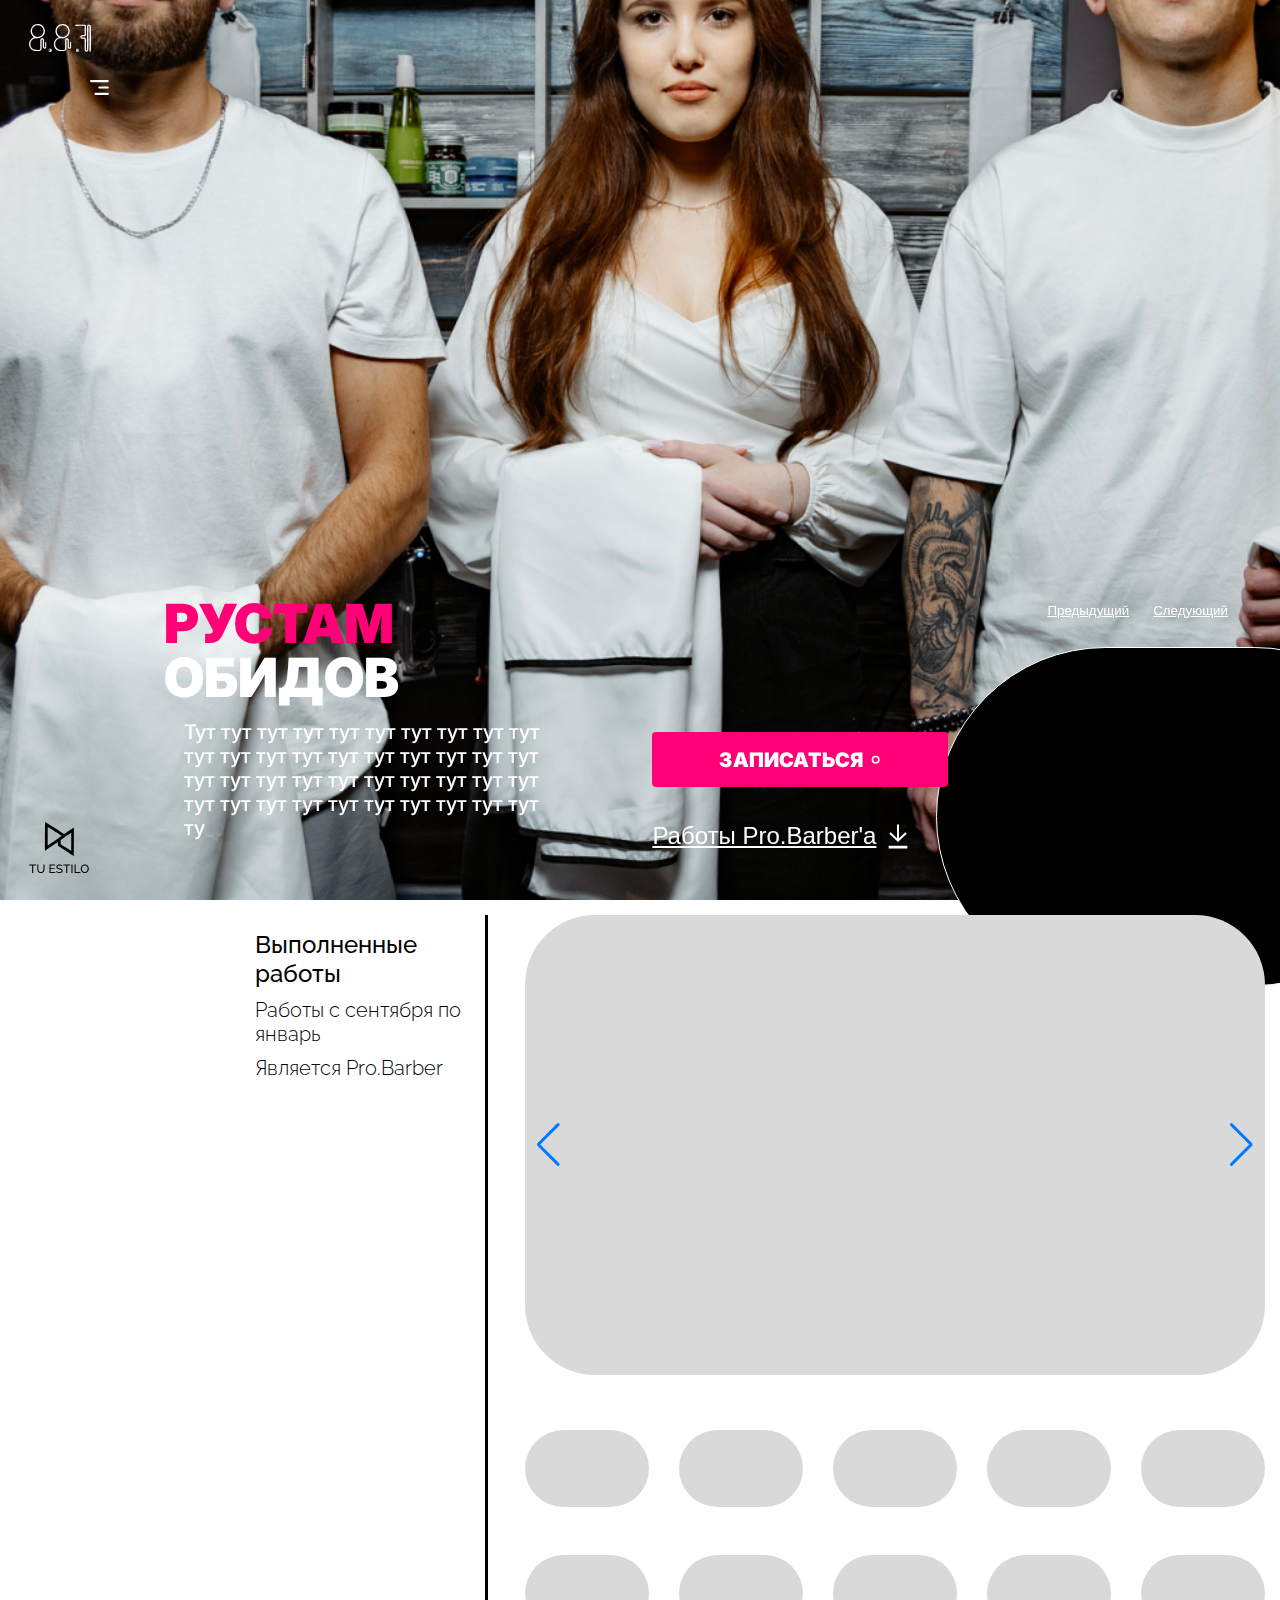
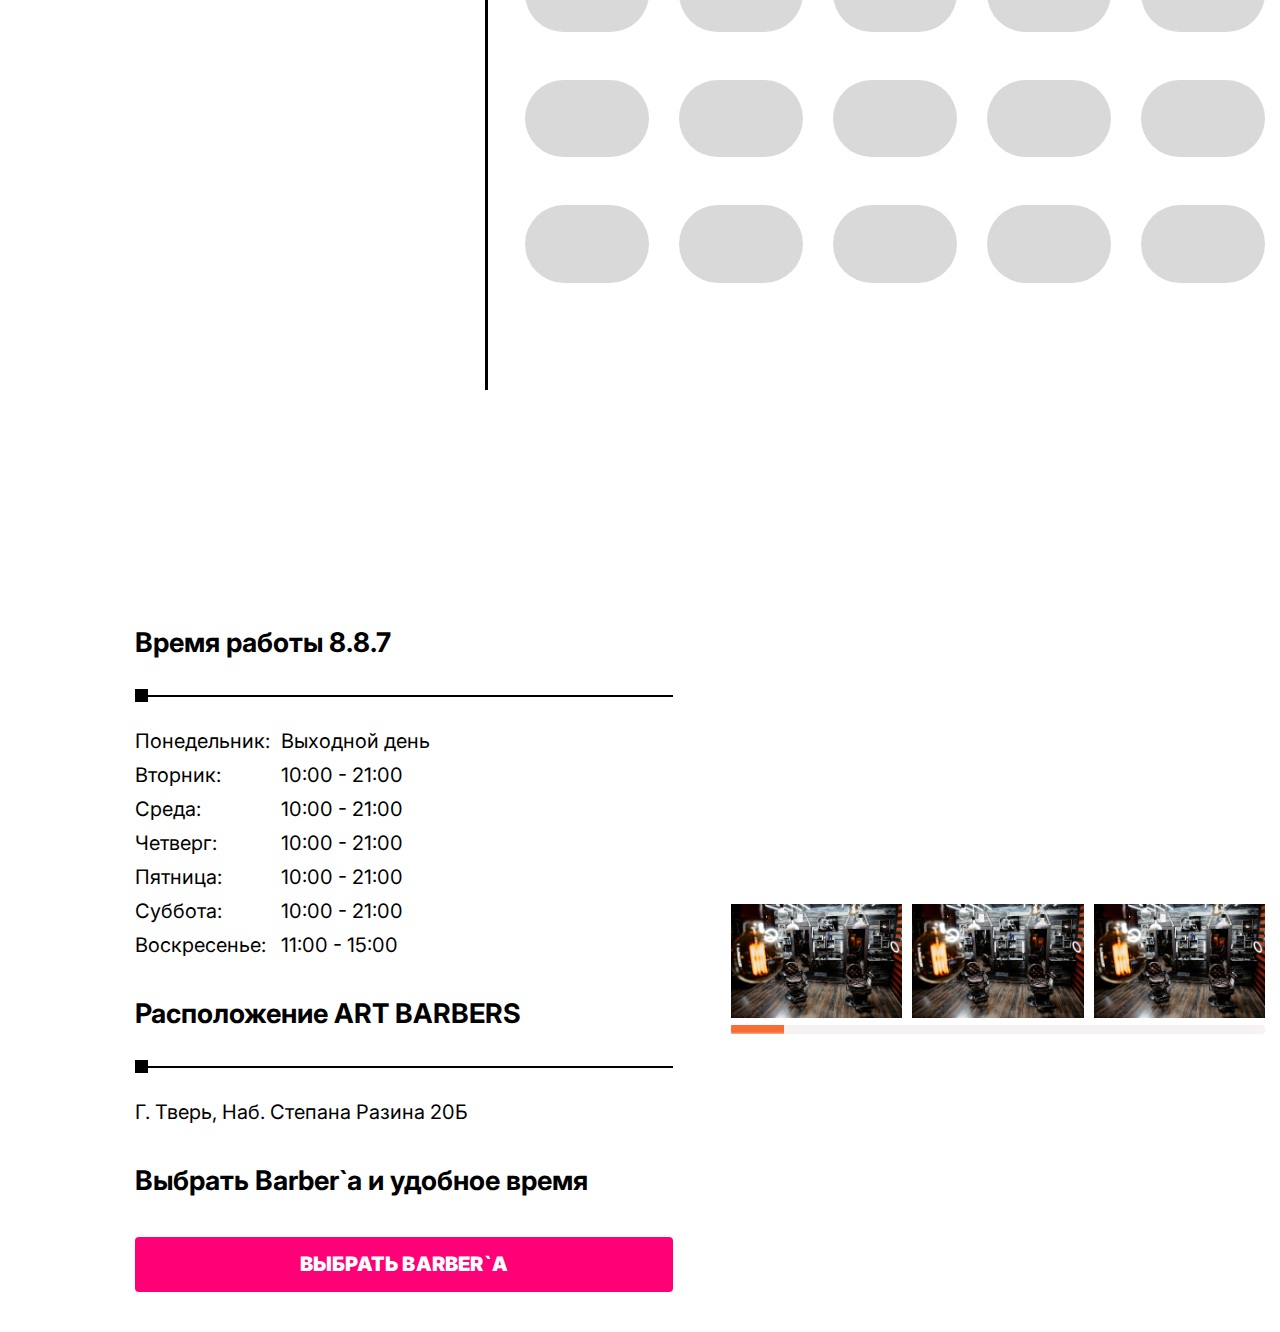
==== commit f897e912: "footer-slider & yamap" ====
--- a/barber.html
+++ b/barber.html
@@ -23,36 +23,7 @@
             </button>
           </div>
         </header>
-        <ul class="sidebar__menu menu-sidebar">
-          <li class="menu-sidebar__item"><a href="#" class="menu-sidebar__link">
-                  <svg class="icon icon-home ">
-                    <use xlink:href="img/icons-svg/symbol/sprite.svg#home"></use>
-                  </svg><span class="menu-sidebar__name">Главная</span></a></li>
-          <li class="menu-sidebar__item"><a href="#" class="menu-sidebar__link">
-                  <svg class="icon icon-wallet ">
-                    <use xlink:href="img/icons-svg/symbol/sprite.svg#wallet"></use>
-                  </svg><span class="menu-sidebar__name">Услуги</span></a></li>
-          <li class="menu-sidebar__item"><a href="#" class="menu-sidebar__link menu-sidebar__link--activee">
-                  <svg class="icon icon-place ">
-                    <use xlink:href="img/icons-svg/symbol/sprite.svg#place"></use>
-                  </svg><span class="menu-sidebar__name">Барбершоп</span></a></li>
-          <li class="menu-sidebar__item"><a href="#" class="menu-sidebar__link menu-sidebar__link--activee">
-                  <svg class="icon icon-users ">
-                    <use xlink:href="img/icons-svg/symbol/sprite.svg#users"></use>
-                  </svg><span class="menu-sidebar__name">Art School</span></a></li>
-          <li class="menu-sidebar__item"><a href="#" class="menu-sidebar__link menu-sidebar__link--activee">
-                  <svg class="icon icon-calendar ">
-                    <use xlink:href="img/icons-svg/symbol/sprite.svg#calendar"></use>
-                  </svg><span class="menu-sidebar__name">Записаться</span></a></li>
-          <li class="menu-sidebar__item"><a href="#" class="menu-sidebar__link">
-                  <svg class="icon icon-shield ">
-                    <use xlink:href="img/icons-svg/symbol/sprite.svg#shield"></use>
-                  </svg><span class="menu-sidebar__name">Сертификаты</span></a></li>
-          <li class="menu-sidebar__item"><a href="#" class="menu-sidebar__link">
-                  <svg class="icon icon-loc ">
-                    <use xlink:href="img/icons-svg/symbol/sprite.svg#loc"></use>
-                  </svg><span class="menu-sidebar__name">Расположение</span></a></li>
-        </ul><a href="#" class="sidebar__bottom"><img src="img/tu-estilo_logo.svg" alt="alt"></a>
+        <a href="#" class="sidebar__bottom"><img src="img/tu-estilo_logo.svg" alt="alt"></a>
       </aside>
       <header class="header"></header>
       <div class="main-content">
@@ -176,7 +147,7 @@
                 </div>
               </div>
               <div class="person-works__folio">
-                <div data-scroll data-scroll-id="hey" class="person-works__slider">
+                <div data-scroll data-scroll-call="pizda" data-scroll-id="hey" class="person-works__slider">
                       <div class="swiper-container swiper works-swiper">
                         <div class="swiper-wrapper">
                           <div class="swiper-slide person-works__card"></div>
@@ -231,7 +202,85 @@
           </div>
         </div>
       </div>
-      <footer class="footer"></footer>
+      <footer class="footer">
+        <div class="footer__wrapper">
+          <div class="footer__left">
+            <div class="footer__block">
+              <div class="footer__block__title decored-bottom">Время работы 8.8.7
+                <div class="block-decor"></div>
+              </div>
+              <div class="footer__schedule schedule-footer">
+                <div class="schedule-footer__key">Понедельник:</div>
+                <div class="schedule-footer__val">Выходной день</div>
+                <div class="schedule-footer__key">Вторник:</div>
+                <div class="schedule-footer__val">10:00 - 21:00</div>
+                <div class="schedule-footer__key">Среда:</div>
+                <div class="schedule-footer__val">10:00 - 21:00</div>
+                <div class="schedule-footer__key">Четверг:</div>
+                <div class="schedule-footer__val">10:00 - 21:00</div>
+                <div class="schedule-footer__key">Пятница:</div>
+                <div class="schedule-footer__val">10:00 - 21:00</div>
+                <div class="schedule-footer__key">Суббота:</div>
+                <div class="schedule-footer__val">10:00 - 21:00</div>
+                <div class="schedule-footer__key">Воскресенье:</div>
+                <div class="schedule-footer__val"> 11:00 - 15:00</div>
+              </div>
+            </div>
+            <div class="footer__block">
+              <div class="footer__block__title decored-bottom">Расположение ART BARBERS
+                <div class="block-decor"></div>
+              </div>
+              <address class="footer__block__address">Г. Тверь, Наб. Степана Разина 20Б</address>
+            </div>
+            <div class="footer__block">
+              <div class="footer__block__title">Выбрать Barber`a и удобное время</div>
+              <div class="footer__select">
+                <button class="btn btn-fw footer__select-btn">ВЫБРАТЬ BARBER`A</button>
+              </div>
+            </div>
+          </div>
+          <div class="footer__right">
+            <div id="map" class="footer__map"></div>
+            <div class="footer__slider">
+                  <div class="swiper-container swiper footer-photos">
+                    <div class="swiper-wrapper">
+                      <div class="swiper-slide">
+                        <div class="footer__slide _fit"><img src="img/footer-slider/1.jpg" alt="alt" class="_fit-img"></div>
+                      </div>
+                      <div class="swiper-slide">
+                        <div class="footer__slide _fit"><img src="img/footer-slider/1.jpg" alt="alt" class="_fit-img"></div>
+                      </div>
+                      <div class="swiper-slide">
+                        <div class="footer__slide _fit"><img src="img/footer-slider/1.jpg" alt="alt" class="_fit-img"></div>
+                      </div>
+                      <div class="swiper-slide">
+                        <div class="footer__slide _fit"><img src="img/footer-slider/1.jpg" alt="alt" class="_fit-img"></div>
+                      </div>
+                      <div class="swiper-slide">
+                        <div class="footer__slide _fit"><img src="img/footer-slider/1.jpg" alt="alt" class="_fit-img"></div>
+                      </div>
+                      <div class="swiper-slide">
+                        <div class="footer__slide _fit"><img src="img/footer-slider/1.jpg" alt="alt" class="_fit-img"></div>
+                      </div>
+                      <div class="swiper-slide">
+                        <div class="footer__slide _fit"><img src="img/footer-slider/1.jpg" alt="alt" class="_fit-img"></div>
+                      </div>
+                      <div class="swiper-slide">
+                        <div class="footer__slide _fit"><img src="img/footer-slider/1.jpg" alt="alt" class="_fit-img"></div>
+                      </div>
+                      <div class="swiper-slide">
+                        <div class="footer__slide _fit"><img src="img/footer-slider/1.jpg" alt="alt" class="_fit-img"></div>
+                      </div>
+                      <div class="swiper-slide">
+                        <div class="footer__slide _fit"><img src="img/footer-slider/1.jpg" alt="alt" class="_fit-img"></div>
+                      </div>
+                    </div>
+                    <div class="swiper-pagination"></div>
+                  </div>
+            </div>
+          </div>
+        </div>
+      </footer>
     </main>
     
     
@@ -239,8 +288,9 @@
     
     
     <script src="js/libs/locomotive-scroll/dist/locomotive-scroll.min.js"></script>
-    <script src="js/libs/waypoints/noframework.waypoints.js"></script>
+    <!-- script(src="js/libs/waypoints/noframework.waypoints.js")
+    -->
     <script src="https://cdn.jsdelivr.net/npm/swiper@11/swiper-bundle.min.js"></script>
     <script src="js/common.js"></script>
   </body>
-</html>
+</html>--- a/css/main.css
+++ b/css/main.css
@@ -1,4 +1,4 @@
-@import url("https://fonts.googleapis.com/css2?family=Inter:wght@200;400;500;600;700;900&family=Open+Sans:wght@700&family=Raleway:wght@300;500;900&display=swap");
+@import url("https://fonts.googleapis.com/css2?family=Inter:wght@200;400;500;600;700;900&family=Open+Sans:wght@700&family=Raleway:wght@300;500;900&family=Orbitron:wght@700&display=swap");
 @import "../js/libs/locomotive-scroll/dist/locomotive-scroll.min.css";
 @font-face {
   font-family: "raleway-v22-latin_cyrillic-600";
@@ -49,6 +49,11 @@
 .icon-calendar {
   font-size: 3.4rem;
   width: 0.9705882353em;
+}
+
+.icon-card-arrow {
+  font-size: 2.9rem;
+  width: 0.7586206897em;
 }
 
 .icon-download {
@@ -2199,7 +2204,7 @@
 }
 
 body {
-  font-family: "raleway-v22-latin_cyrillic-regular", sans-serif;
+  font-family: "Inter", sans-serif;
   font-weight: normal;
   font-size: 1rem;
   min-width: 16rem;
@@ -2225,6 +2230,7 @@
   -ms-flex-direction: column;
   flex-direction: column;
   min-height: 100%;
+  padding-left: 6rem;
   overflow: hidden;
 }
 @supports (overflow: clip) {
@@ -2297,7 +2303,11 @@
   margin: 0 auto;
   padding-left: 0.75rem;
   padding-right: 0.75rem;
-  max-width: 81.6rem;
+  max-width: 89rem;
+}
+
+.wrapper-mini {
+  max-width: 61rem;
 }
 
 .hidden {
@@ -2337,7 +2347,6 @@
 }
 
 ._fit {
-  padding-bottom: 80%;
   position: relative;
 }
 
@@ -2370,26 +2379,27 @@
   align-items: center;
   height: 2.75rem;
   border: none;
-  color: #000;
+  color: #fff;
   text-decoration: none;
-  background-color: #fff;
+  background-color: #FF0076;
   padding: 0.25rem 3.35rem;
-  font-size: 0.8rem;
+  font-size: 1rem;
   text-transform: uppercase;
   border-radius: 0.2rem;
   text-align: center;
   position: relative;
   outline: none;
   transition: background-color 0.3s ease;
-  font-family: "Open-sans", sans-serif;
-  font-weight: 700;
+  font-family: "Inter", sans-serif;
+  font-weight: 900;
   cursor: pointer;
+  letter-spacing: 0.01rem;
 }
 .btn:hover {
-  background-color: #fe7d32;
+  background-color: #ff4d9f;
 }
 .btn:active {
-  background-color: #fc5d01;
+  background-color: #e6006a;
 }
 .btn-fw {
   width: 100%;
@@ -2399,11 +2409,530 @@
   font-size: 0.4665rem;
 }
 
+._sect {
+  padding-top: 6.8rem;
+  padding-bottom: 6.8rem;
+}
+@media (max-width: 109.375em) {
+  ._sect {
+    padding-top: clamp( 2rem , 1.04rem  +  6vw , 6.8rem );
+  }
+}
+@media (max-width: 109.375em) {
+  ._sect {
+    padding-bottom: clamp( 2rem , 1.04rem  +  6vw , 6.8rem );
+  }
+}
+
+.title-block {
+  display: -ms-flexbox;
+  display: flex;
+  -ms-flex-direction: column;
+  flex-direction: column;
+  -ms-flex-align: center;
+  align-items: center;
+  margin-bottom: 2.85rem;
+  text-align: center;
+}
+
+.title-block__title {
+  font-family: "Open Sans", sans-serif;
+  font-size: 3.2rem;
+  font-weight: 700;
+  text-transform: uppercase;
+}
+@media (max-width: 109.375em) {
+  .title-block__title {
+    font-size: clamp( 1.2rem , 0.8rem  +  2.5vw , 3.2rem );
+  }
+}
+
+.title-block__div {
+  margin-bottom: 0.75rem;
+  font-family: "Orbitron", sans-serif;
+  font-size: 4.8rem;
+  font-weight: 700;
+  color: #FF0076;
+  text-transform: uppercase;
+}
+@media (max-width: 109.375em) {
+  .title-block__div {
+    font-size: clamp( 1.5rem , 0.84rem  +  4.125vw , 4.8rem );
+  }
+}
+
+.title-block__text {
+  max-width: 28.65rem;
+  font-weight: 300;
+  font-size: 0.8rem;
+  line-height: 1.5;
+}
+
+.text-columns {
+  display: -ms-flexbox;
+  display: flex;
+  -ms-flex-wrap: wrap;
+  flex-wrap: wrap;
+  column-gap: 1.5rem;
+  row-gap: 1.5rem;
+  margin-bottom: 1.9rem;
+}
+.text-columns .text-column {
+  -ms-flex: 0 1 calc(50% - 1.5rem);
+  flex: 0 1 calc(50% - 1.5rem);
+}
+
+.text-column {
+  position: relative;
+  padding-top: 1.3rem;
+  text-align: justify;
+  line-height: 1.5;
+}
+.text-column:before {
+  top: 0;
+  left: 0;
+  width: 0.65rem;
+  height: 0.65rem;
+}
+.text-column:after {
+  height: 0.1rem;
+  top: 0.3rem;
+  left: 0;
+  right: 0;
+  width: 100%;
+}
+.text-column:before, .text-column:after {
+  content: "";
+  position: absolute;
+  background-color: #000;
+}
+
+.block-decor {
+  position: absolute;
+  width: 100%;
+  display: -ms-flexbox;
+  display: flex;
+}
+.block-decor:before {
+  top: 0;
+  left: 0;
+  width: 0.65rem;
+  height: 0.65rem;
+}
+.block-decor:after {
+  height: 0.1rem;
+  top: 0.3rem;
+  left: 0;
+  right: 0;
+  width: 100%;
+}
+.block-decor:before, .block-decor:after {
+  content: "";
+  position: absolute;
+  background-color: #000;
+}
+.decored-bottom .block-decor {
+  bottom: 0;
+  left: 0;
+}
+.decored-top .block-decor {
+  top: 0;
+  left: 0;
+}
+
 /*--------------------END ui----------------------*/
+/*--------------------barber-become----------------------*/
+.barber-become {
+  padding: 0 1.5rem;
+}
+
+.barber-become__wrapper {
+  height: 100%;
+  display: -ms-flexbox;
+  display: flex;
+  -ms-flex-direction: column;
+  flex-direction: column;
+  -ms-flex-pack: end;
+  justify-content: flex-end;
+  -ms-flex-align: start;
+  align-items: flex-start;
+  padding-bottom: 5.8854166667%;
+}
+
+.barber-becomen__btn {
+  width: 100%;
+  max-width: 27rem;
+}
+
+/*--------------------END barber-become----------------------*/
+/*--------------------features-cards----------------------*/
+.features-cards {
+  position: relative;
+  padding-top: 6.7rem;
+  padding-bottom: 28.6979166667%;
+}
+
+.features-cards__wrapper {
+  display: -ms-grid;
+  display: grid;
+  -ms-grid-columns: (minmax(18.7rem, 1fr))[auto-fit];
+  grid-template-columns: repeat(auto-fit, minmax(18.7rem, 1fr));
+  column-gap: 4.2rem;
+  row-gap: 2.5rem;
+}
+@media (max-width: 109.375em) {
+  .features-cards__wrapper {
+    column-gap: clamp( 1.5rem , 0.96rem  +  3.375vw , 4.2rem );
+  }
+}
+
+.features-card {
+  position: relative;
+  transition: all 0.3s;
+  aspect-ratio: 1/1;
+  padding: 1.5rem 1rem;
+  display: -ms-flexbox;
+  display: flex;
+  -ms-flex-direction: column;
+  flex-direction: column;
+}
+.features-card:before {
+  content: "";
+  bottom: 0;
+  left: 0;
+  border-left: 1px solid #000;
+  border-bottom: 1px solid #000;
+}
+.features-card:after {
+  content: "";
+  top: 0;
+  right: 0;
+  border-top: 1px solid #000;
+  border-right: 1px solid #000;
+}
+.features-card:before, .features-card:after {
+  content: "";
+  position: absolute;
+  display: block;
+  width: 50%;
+  height: 50%;
+}
+@media (any-hover: hover) {
+  .features-card:hover {
+    z-index: 1;
+  }
+  .features-card:hover:after {
+    display: none;
+  }
+  .features-card:hover .features-card__img {
+    visibility: visible;
+    opacity: 1;
+    -ms-transform: scale(1);
+    transform: scale(1);
+  }
+  .features-card:hover .features-card__name {
+    color: #fff;
+  }
+  .features-card:hover .features-card__body {
+    background-color: #fff;
+  }
+}
+.features-card__text {
+  height: 9.45rem;
+  margin-top: auto;
+  position: relative;
+}
+
+.features-card__img {
+  aspect-ratio: 374/506;
+  position: absolute;
+  left: 0;
+  bottom: 0;
+  width: 100%;
+  transition: all 0.3s;
+  visibility: hidden;
+  opacity: 0;
+  -ms-transform: scale(0.9);
+  transform: scale(0.9);
+  -ms-transform-origin: left bottom;
+  transform-origin: left bottom;
+}
+
+.features-card__icon {
+  position: absolute;
+  top: 1.35rem;
+  right: 1.4rem;
+}
+
+.icon-card-arrow {
+  font-size: 1.4rem;
+  color: #33363F;
+}
+
+.features-card__name {
+  max-width: 12.6rem;
+  transition: font-size 0.3s;
+  padding-bottom: 0.5rem;
+  font-size: 1.35rem;
+  font-family: "Open Sans", sans-serif;
+  font-weight: 700;
+  border-bottom: 2px solid #000;
+  display: -webkit-box;
+  -webkit-line-clamp: 2;
+  /* autoprefixer: off */
+  -webkit-box-orient: vertical;
+  /* autoprefixer: on */
+  overflow: hidden;
+}
+
+.features-card__body {
+  margin-left: -1rem;
+  margin-right: -1rem;
+  padding: 0.5rem 1rem;
+  font-size: 0.8rem;
+  color: #808080;
+  line-height: 1.5;
+  transition: background-color 0.3s;
+  display: -webkit-box;
+  -webkit-line-clamp: 5;
+  /* autoprefixer: off */
+  -webkit-box-orient: vertical;
+  /* autoprefixer: on */
+  overflow: hidden;
+}
+
+.features-card__content {
+  max-width: 12.6rem;
+  max-height: 5rem;
+}
+
+.features-cards__decor {
+  position: absolute;
+  width: 70%;
+  aspect-ratio: 1344/426;
+  bottom: 4.3rem;
+  right: -7.2916666667%;
+  text-align: right;
+}
+.features-cards__decor img {
+  max-width: 100%;
+  max-height: 100%;
+}
+
+/*--------------------END features-cards----------------------*/
 /*--------------------footer----------------------*/
+.footer {
+  padding-top: 9.7rem;
+  padding-bottom: 2rem;
+}
+@media (max-width: 109.375em) {
+  .footer {
+    padding-top: clamp( 2.5rem , 1.06rem  +  9vw , 9.7rem );
+  }
+}
+
+.footer__wrapper {
+  display: -ms-flexbox;
+  display: flex;
+  gap: 2.9rem;
+}
+
+.footer__left {
+  -ms-flex: 0 0 26.9rem;
+  flex: 0 0 26.9rem;
+}
+
+.footer__right {
+  -ms-flex: 1 1 auto;
+  flex: 1 1 auto;
+  min-width: 0;
+}
+
+.footer__block:not(:last-child) {
+  margin-bottom: 2rem;
+}
+
+.footer__block__title {
+  position: relative;
+  margin-bottom: 2rem;
+  font-size: 1.35rem;
+  font-weight: 700;
+}
+.footer__block__title.decored-bottom {
+  padding-bottom: 1.5rem;
+}
+
+.footer__schedule {
+  display: -ms-grid;
+  display: grid;
+  -ms-grid-columns: 6.8rem auto;
+  grid-template-columns: 6.8rem auto;
+  gap: 0.5rem;
+}
+
+.footer__block__address {
+  font-style: normal;
+}
+
+.footer__map {
+  aspect-ratio: 1133/539;
+  margin-bottom: 1.2rem;
+}
+
+.footer__slider {
+  min-width: 0;
+}
+
+.footer-photos {
+  padding-bottom: 0.8rem;
+}
+.footer-photos .swiper-horizontal > .swiper-pagination-progressbar, .footer-photos .swiper-pagination-progressbar.swiper-pagination-horizontal, .footer-photos .swiper-pagination-progressbar.swiper-pagination-vertical.swiper-pagination-progressbar-opposite, .footer-photos .swiper-vertical > .swiper-pagination-progressbar.swiper-pagination-progressbar-opposite {
+  bottom: 0;
+  top: auto;
+}
+.footer-photos .swiper-horizontal > .swiper-pagination-progressbar, .footer-photos .swiper-pagination-progressbar.swiper-pagination-horizontal, .footer-photos .swiper-pagination-progressbar.swiper-pagination-vertical.swiper-pagination-progressbar-opposite, .footer-photos .swiper-vertical > .swiper-pagination-progressbar.swiper-pagination-progressbar-opposite {
+  height: 0.45rem;
+  background-color: #F6F2F2;
+  border-radius: 0.2rem;
+}
+.footer-photos .swiper-pagination-progressbar .swiper-pagination-progressbar-fill {
+  background-color: #FA6C35;
+  border-radius: 0.2rem;
+}
+
+.footer__slide {
+  aspect-ratio: 371/247;
+}
+
 /*--------------------END footer----------------------*/
 /*--------------------header----------------------*/
 /*--------------------END header----------------------*/
+/*--------------------history----------------------*/
+.history {
+  position: relative;
+  padding-bottom: 20.3645833333%;
+}
+
+.history__decor {
+  aspect-ratio: 1020/345;
+  width: 53.125%;
+  position: absolute;
+  left: -10%;
+  bottom: 0;
+}
+.history__decor img {
+  max-width: 100%;
+  max-height: 100%;
+}
+
+.gallery-history {
+  display: -ms-grid;
+  display: grid;
+  grid-row-gap: 1.9rem;
+}
+
+.gallery-history__row {
+  display: -ms-flexbox;
+  display: flex;
+  gap: 1.75rem;
+}
+.gallery-history__row:nth-of-type(even) .gallery-history__item:first-child {
+  -ms-flex: 1 1 auto;
+  flex: 1 1 auto;
+}
+.gallery-history__row:nth-of-type(even) .gallery-history__item:last-child {
+  -ms-flex: 0 0 7.15rem;
+  flex: 0 0 7.15rem;
+}
+
+.gallery-history__item {
+  height: 7.15rem;
+  padding-bottom: 0;
+}
+.gallery-history__item:first-child {
+  -ms-flex: 0 0 7.15rem;
+  flex: 0 0 7.15rem;
+}
+.gallery-history__item:last-child {
+  -ms-flex: 1 1 auto;
+  flex: 1 1 auto;
+}
+
+/*--------------------END history----------------------*/
+/*--------------------main-screen----------------------*/
+.main-screen {
+  display: -ms-flexbox;
+  display: flex;
+  -ms-flex-direction: column;
+  flex-direction: column;
+  -ms-flex-align: center;
+  align-items: center;
+  height: 100vh;
+  padding: 10% 1.5rem 10% 1.5rem;
+  text-align: center;
+}
+.main-screen__btn {
+  -ms-flex: 0 0 auto;
+  flex: 0 0 auto;
+  margin-top: 1.05rem;
+  width: 100%;
+  max-width: 38.25rem;
+}
+
+.main-screen__img {
+  position: relative;
+  width: 100%;
+  -ms-flex: 1 1 auto;
+  flex: 1 1 auto;
+}
+.main-screen__img img {
+  display: block;
+  max-width: 100%;
+  max-height: 100%;
+  position: absolute;
+  top: 50%;
+  left: 50%;
+  -ms-transform: translate(-50%, -50%);
+  transform: translate(-50%, -50%);
+  max-width: 100%;
+  height: 100%;
+}
+
+.wide-photo {
+  aspect-ratio: 1920/1080;
+  background-attachment: fixed;
+  background-position: center 0;
+  background-repeat: no-repeat;
+  background-size: cover;
+}
+
+/*--------------------END main-screen----------------------*/
+/*--------------------naming----------------------*/
+.naming__img {
+  max-width: 67rem;
+  margin-left: auto;
+  margin-right: auto;
+  text-align: center;
+  margin-bottom: 3.5rem;
+}
+@media (max-width: 109.375em) {
+  .naming__img {
+    margin-bottom: clamp( 1.5rem , 1.1rem  +  2.5vw , 3.5rem );
+  }
+}
+.naming__img img {
+  max-width: 100%;
+}
+
+.naming__logo {
+  max-width: 7.6rem;
+  margin-left: auto;
+  margin-right: auto;
+  margin-bottom: 1.35rem;
+  text-align: center;
+}
+
+/*--------------------END naming----------------------*/
 .person-view {
   height: 100vh;
   display: -ms-flexbox;
@@ -2608,10 +3137,10 @@
 
 .name-person-view__first {
   line-height: 1;
-  color: #FE6D19;
+  color: #FF0076;
   font-size: 7.5rem;
 }
-@media (max-width: 100.125em) {
+@media (max-width: 109.375em) {
   .name-person-view__first {
     font-size: clamp( 2rem , 0.9rem  +  6.875vw , 7.5rem );
   }
@@ -2621,7 +3150,7 @@
     font-size: 3.5rem;
   }
 }
-@media only screen and (max-width: 112.5em) and (max-width: 100.125em) {
+@media only screen and (max-width: 112.5em) and (max-width: 109.375em) {
   .name-person-view__first {
     font-size: clamp( 1.5rem , 1.1rem  +  2.5vw , 3.5rem );
   }
@@ -2633,7 +3162,7 @@
   color: #fff;
   font-size: 7.5rem;
 }
-@media (max-width: 100.125em) {
+@media (max-width: 109.375em) {
   .name-person-view__last {
     font-size: clamp( 0rem , -1.5rem  +  9.375vw , 7.5rem );
   }
@@ -2644,7 +3173,7 @@
     font-size: 3.5rem;
   }
 }
-@media only screen and (max-width: 112.5em) and (max-width: 100.125em) {
+@media only screen and (max-width: 112.5em) and (max-width: 109.375em) {
   .name-person-view__last {
     font-size: clamp( 1.5rem , 1.1rem  +  2.5vw , 3.5rem );
   }
@@ -2797,7 +3326,6 @@
   display: flex;
   -ms-flex-direction: column;
   flex-direction: column;
-  background-color: #1E1E1E;
   transition: width 0.4s ease-in;
 }
 .sidebar.opened {
@@ -2904,7 +3432,7 @@
   .menu-sidebar__link:hover .menu-sidebar__name {
     -ms-transform: translateX(0);
     transform: translateX(0);
-    background-color: #FE6D19;
+    background-color: #FF0076;
   }
 }
 
@@ -2935,7 +3463,7 @@
 }
 
 .menu-sidebar__link--activee .icon {
-  color: #FE6D19;
+  color: #FF0076;
 }
 @media (any-hover: hover) {
   .menu-sidebar__link--activee {
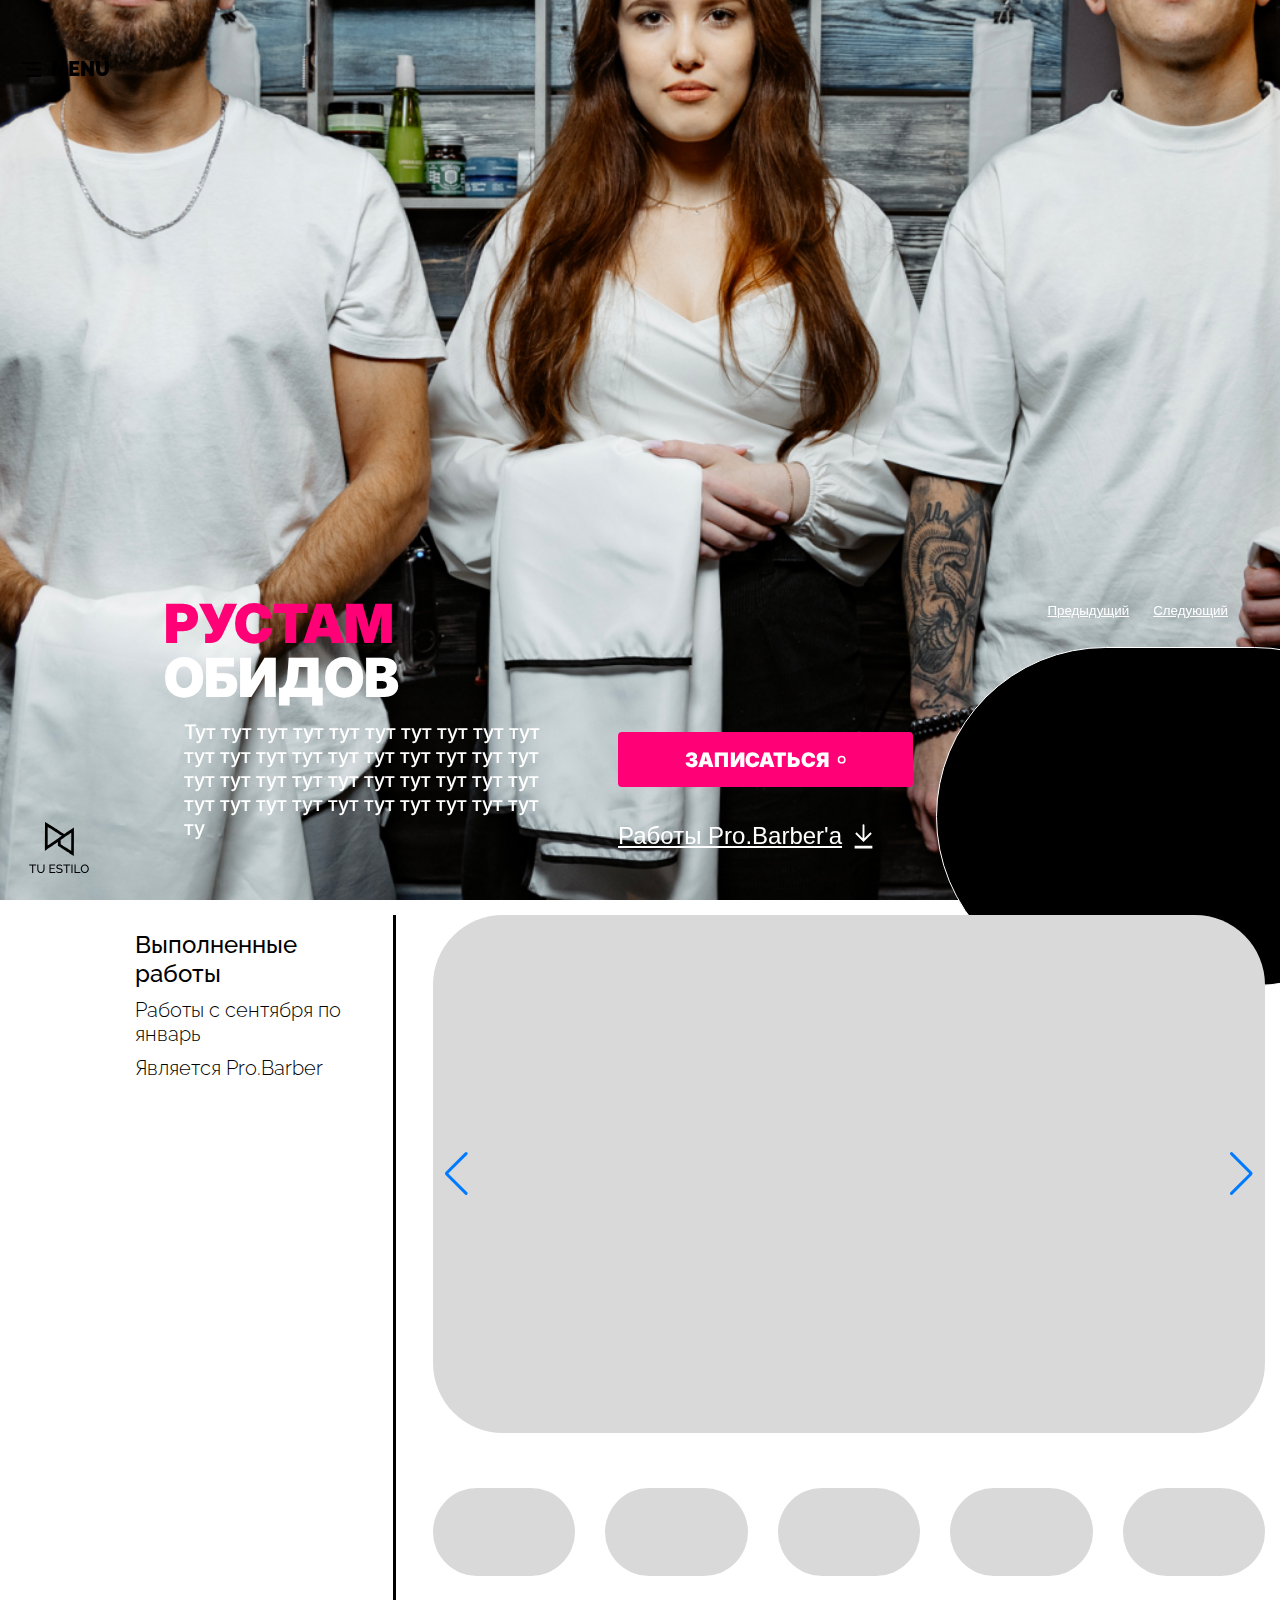
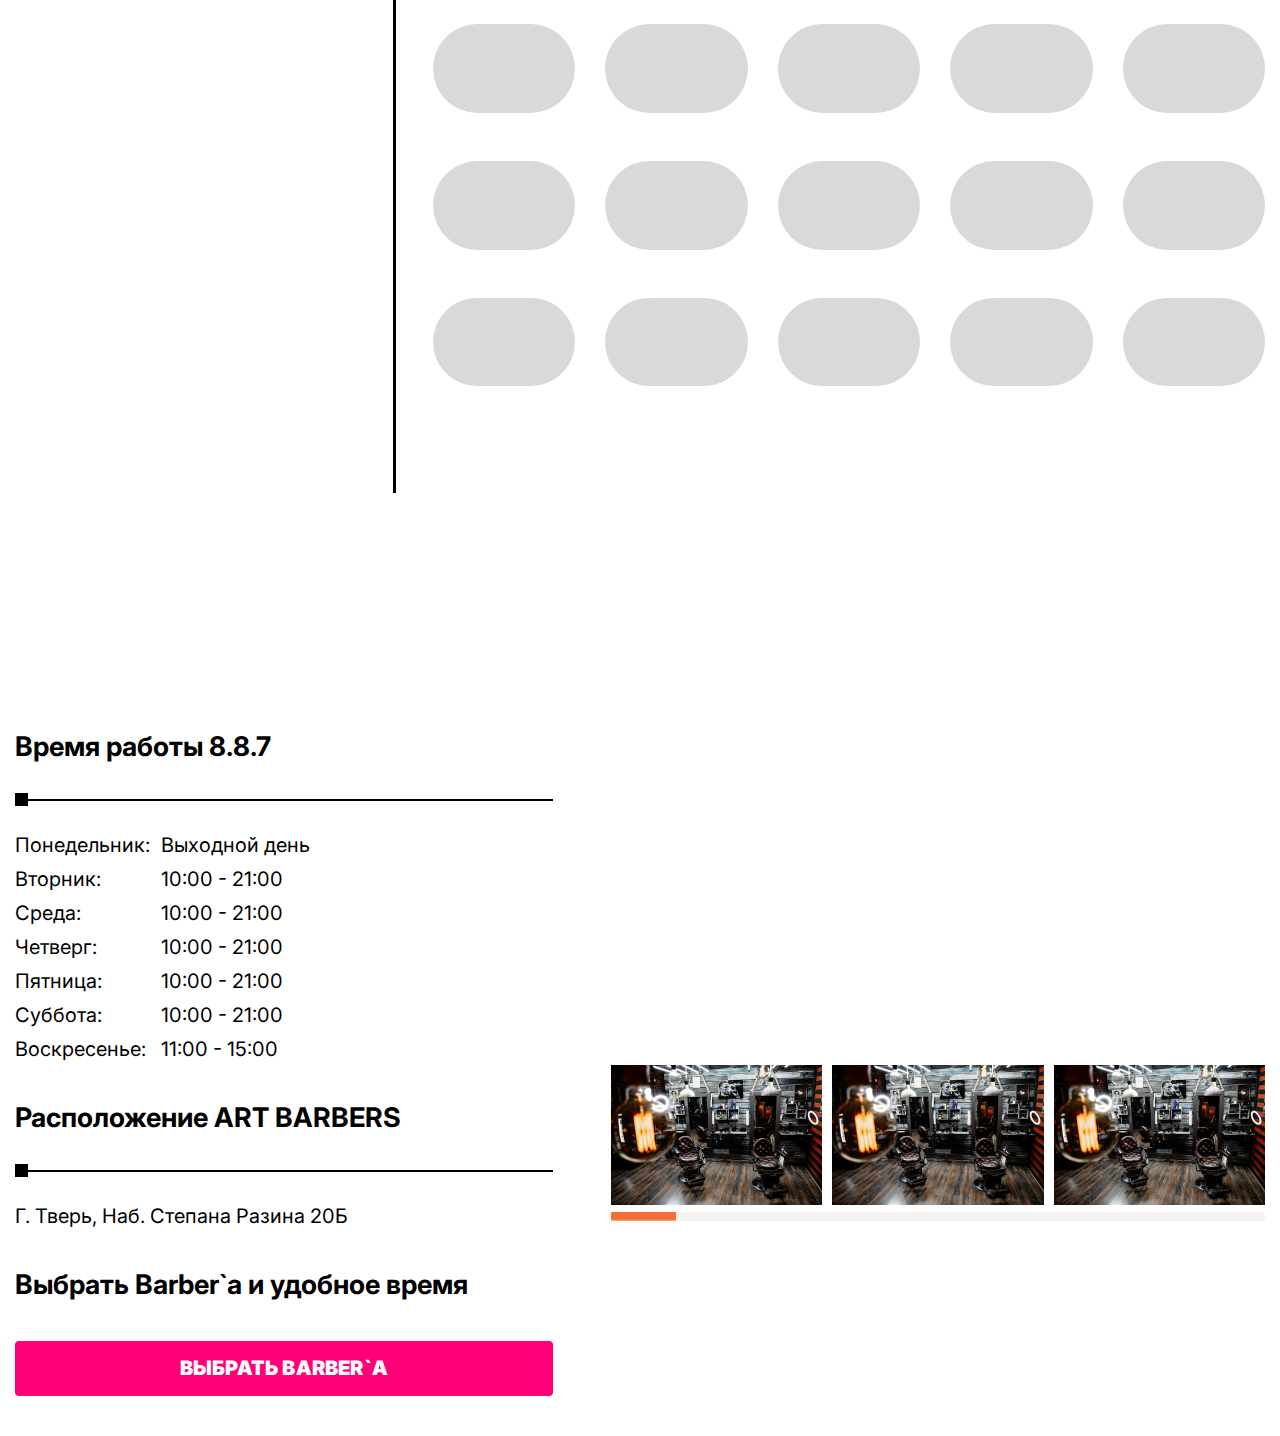
==== commit 84da2eab: "сделал услуги" ====
--- a/barber.html
+++ b/barber.html
@@ -11,15 +11,12 @@
   <body>
     <main class="main">
       <aside class="sidebar">
-        <header class="sidebar__header"><a href="#" class="sidebar__logo"><img src="img/logo.svg" alt="alt"></a>
+        <header class="sidebar__header">
           <div class="sidebar__burger burger-sidebar">
             <button type="button" class="burger-sidebar__inner">
                   <svg class="icon icon-burger ">
                     <use xlink:href="img/icons-svg/symbol/sprite.svg#burger"></use>
-                  </svg>
-                  <svg class="icon icon-backward ">
-                    <use xlink:href="img/icons-svg/symbol/sprite.svg#backward"></use>
-                  </svg>
+                  </svg><span class="burger-sidebar__text">MENU</span>
             </button>
           </div>
         </header>
@@ -282,6 +279,7 @@
         </div>
       </footer>
     </main>
+    <script src="https://api-maps.yandex.ru/2.1/?lang=ru_RU" type="text/javascript"></script>
     
     
     <script type="text/javascript" src="js/libs/svg4everybody/svg4everybody.min.js" async onload="svg4everybody();"></script>
--- a/css/main.css
+++ b/css/main.css
@@ -2230,7 +2230,6 @@
   -ms-flex-direction: column;
   flex-direction: column;
   min-height: 100%;
-  padding-left: 6rem;
   overflow: hidden;
 }
 @supports (overflow: clip) {
@@ -2366,6 +2365,24 @@
     -webkit-backdrop-filter: blur(31px);
     backdrop-filter: blur(31px);
   }
+}
+
+.tabs__buttons {
+  display: -ms-flexbox;
+  display: flex;
+}
+
+.tab-content,
+.tabs__buttons li {
+  list-style-type: none;
+}
+
+.tab {
+  text-decoration: none;
+  display: block;
+}
+.tab.active {
+  background-color: pink;
 }
 
 /*--------------------END adjustment----------------------*/
@@ -2670,7 +2687,7 @@
 }
 
 .features-card__name {
-  max-width: 12.6rem;
+  max-width: 13rem;
   transition: font-size 0.3s;
   padding-bottom: 0.5rem;
   font-size: 1.35rem;
@@ -2702,7 +2719,7 @@
 }
 
 .features-card__content {
-  max-width: 12.6rem;
+  max-width: 14rem;
   max-height: 5rem;
 }
 
@@ -3314,8 +3331,173 @@
   min-width: 0;
 }
 
+/*--------------------services----------------------*/
+.services {
+  position: relative;
+  padding-bottom: 13.0208333333%;
+  overflow: hidden;
+}
+
+.services__decor {
+  position: absolute;
+}
+.services__decor:first-of-type {
+  width: 53.125%;
+  top: -5.2083333333%;
+  right: -18.2291666667%;
+  -ms-transform: rotate(30deg);
+  transform: rotate(30deg);
+}
+.services__decor:nth-of-type(2) {
+  -ms-transform: rotate(185deg);
+  transform: rotate(185deg);
+  bottom: -10%;
+  left: -8.8541666667%;
+  width: 70%;
+  text-align: right;
+}
+.services__decor img {
+  max-width: 100%;
+  max-height: 100%;
+}
+
+.services__content {
+  padding: 1.5rem;
+  min-height: 37.55rem;
+  position: relative;
+}
+.services__content:before {
+  bottom: 0;
+  left: 0;
+  border-left: 1px solid #000;
+  border-bottom: 1px solid #000;
+}
+.services__content:after {
+  top: 0;
+  right: 0;
+  border-right: 1px solid #000;
+  border-top: 1px solid #000;
+}
+.services__content:before, .services__content:after {
+  content: "";
+  position: absolute;
+  display: block;
+  width: 18.7%;
+  height: 31.625%;
+}
+.services__content .block-decor {
+  -ms-flex-align: center;
+  align-items: center;
+  -ms-flex-pack: center;
+  justify-content: center;
+}
+.services__content .block-decor:first-of-type {
+  bottom: auto;
+  top: 0;
+  width: 50%;
+}
+.services__content .block-decor:nth-of-type(2) {
+  width: 50%;
+  -ms-flex-direction: row-reverse;
+  flex-direction: row-reverse;
+  left: auto;
+  right: 0;
+}
+.services__content .block-decor:before, .services__content .block-decor:after {
+  position: static;
+}
+.services__content .block-decor:before {
+  -ms-flex-negative: 0;
+  flex-shrink: 0;
+}
+.services__content .block-decor:after {
+  -ms-flex: 1 1 auto;
+  flex: 1 1 auto;
+}
+
+.services__buttons {
+  column-gap: 2.1rem;
+  margin-bottom: 2.5rem;
+}
+
+.services__tab {
+  font-family: "Inter", sans-serif;
+  font-size: 1.8rem;
+  color: rgba(0, 0, 0, 0.4);
+  font-weight: 600;
+}
+.services__tab.active {
+  color: #000;
+  background-color: transparent;
+}
+
+.services__table {
+  font-family: "Inter", sans-serif;
+  font-weight: 400;
+}
+
+.table-services__header {
+  padding-bottom: 0.3rem;
+  font-size: 1rem;
+  border-bottom: 1px solid #000;
+}
+
+.table-services__row {
+  display: -ms-flexbox;
+  display: flex;
+}
+
+.table-services__col:nth-child(1) {
+  -ms-flex: 0 0 45.7317073171%;
+  flex: 0 0 45.7317073171%;
+}
+.table-services__col:nth-child(2) {
+  -ms-flex: 0 0 20.325203252%;
+  flex: 0 0 20.325203252%;
+}
+.table-services__col:nth-child(3) {
+  -ms-flex: 0 0 23.5772357724%;
+  flex: 0 0 23.5772357724%;
+}
+.table-services__col:nth-child(4) {
+  -ms-flex: 0 0 13.5162601626%;
+  flex: 0 0 13.5162601626%;
+}
+
+.table-services__body {
+  font-size: 1.6rem;
+}
+.table-services__body .table-services__row {
+  padding: 0.75rem 0.75rem 0.75rem 0;
+}
+.table-services__body .table-services__col:last-child {
+  font-weight: 200;
+  font-size: 1.2rem;
+}
+
+.table-services__label {
+  display: none;
+}
+
+.table-services__col--active {
+  font-weight: 200;
+  font-size: 1.2rem;
+  color: #FF0076;
+}
+
+.services__bottom {
+  padding-top: 1.5rem;
+  text-align: right;
+}
+
+.services__btn {
+  max-width: 26.3rem;
+}
+
+/*--------------------END services----------------------*/
 /*--------------------sidebar----------------------*/
 .sidebar {
+  padding-top: 2.85rem;
   z-index: 99;
   position: fixed;
   width: 6rem;
@@ -3365,11 +3547,9 @@
   padding: 0;
   background-color: transparent;
   border: none;
-  height: 1rem;
-  width: 1rem;
   display: -ms-flexbox;
   display: flex;
-  column-gap: 0.1rem;
+  column-gap: 0.5rem;
   -ms-flex-align: center;
   align-items: center;
   overflow: hidden;
@@ -3377,17 +3557,11 @@
 .burger-sidebar__inner .icon {
   -ms-flex: 0 0 auto;
   flex: 0 0 auto;
-  color: #fff;
+  color: #000;
   transition: all 0.5s;
 }
 .burger-sidebar__inner .icon-burger {
   font-size: 0.75rem;
-}
-.opened .burger-sidebar__inner .icon-burger {
-  margin-left: -1.05rem;
-}
-.burger-sidebar__inner .icon-backward {
-  font-size: 1rem;
 }
 @media (any-hover: hover) {
   .burger-sidebar__inner {
@@ -3401,6 +3575,12 @@
   display: flex;
   -ms-flex-direction: column;
   flex-direction: column;
+}
+
+.burger-sidebar__text {
+  font-weight: 900;
+  font-size: 1rem;
+  font-family: "Raleway", sans-serif;
 }
 
 .menu-sidebar__item {
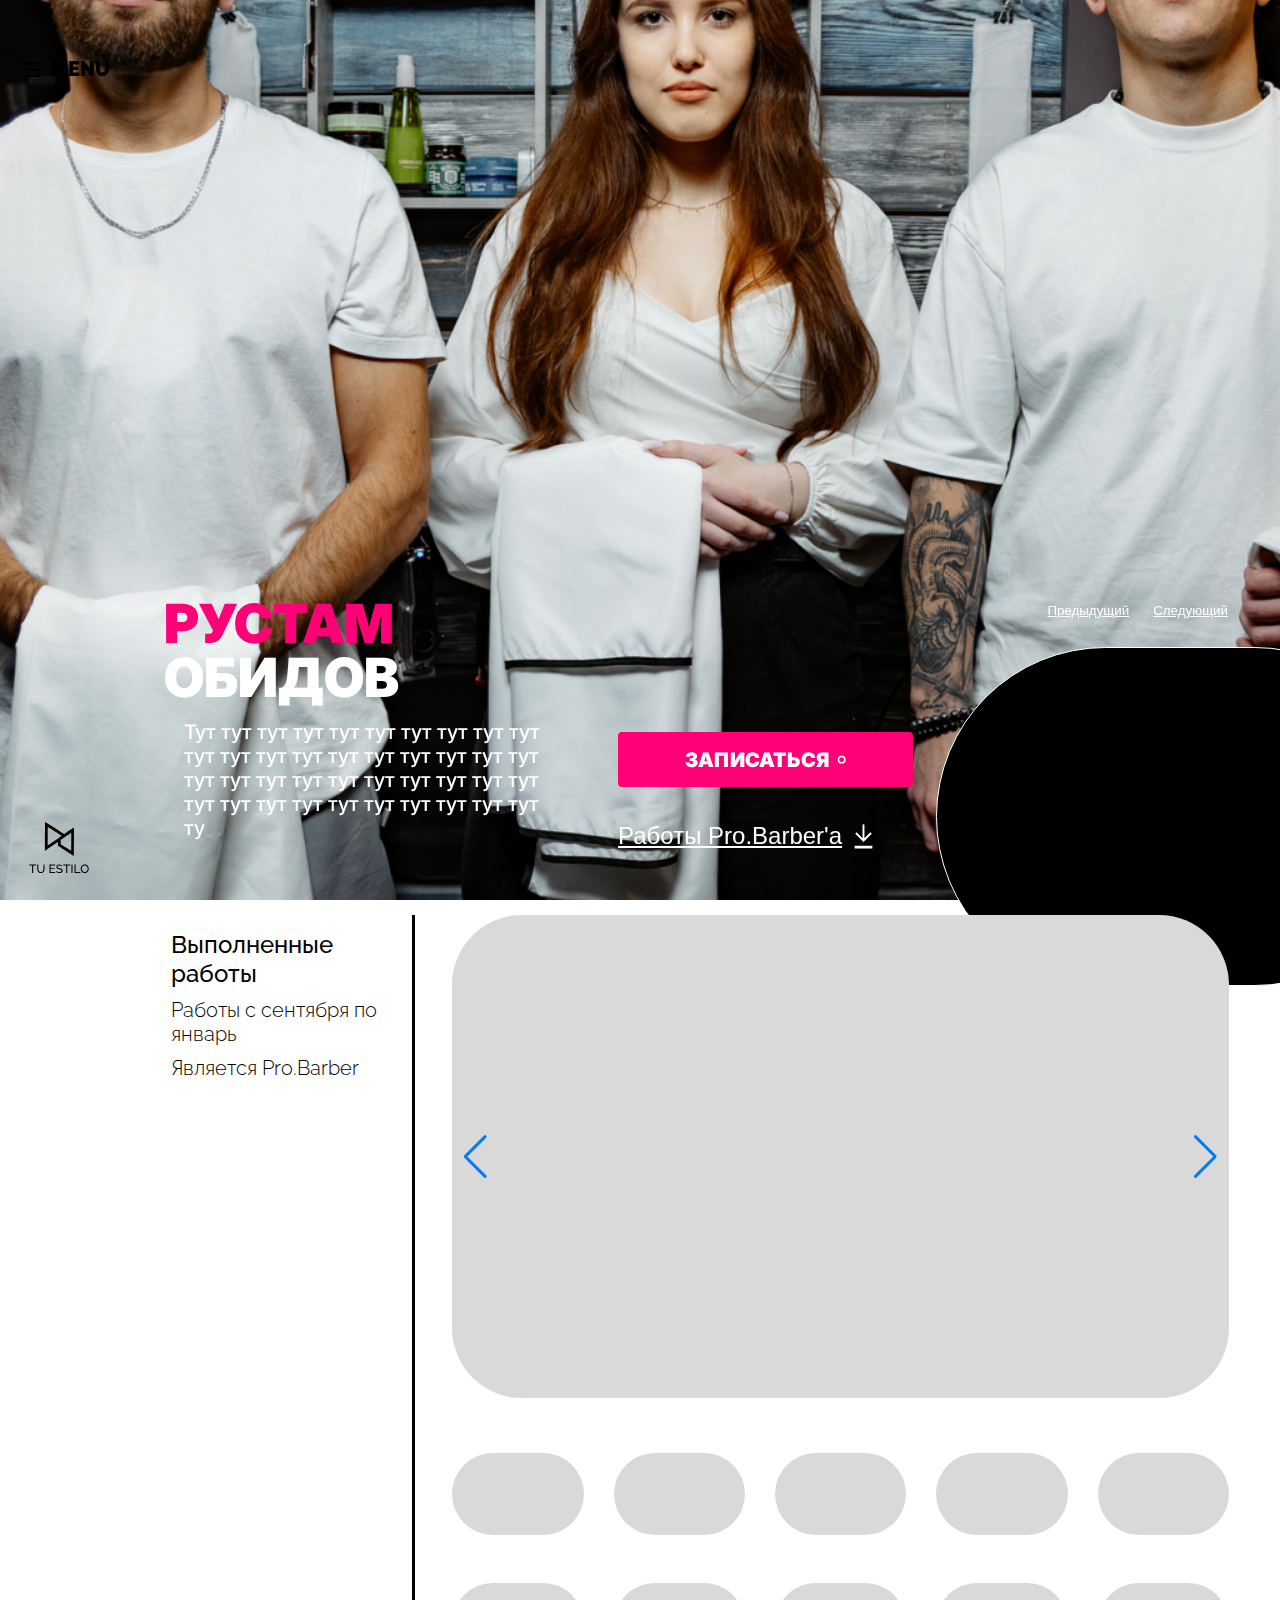
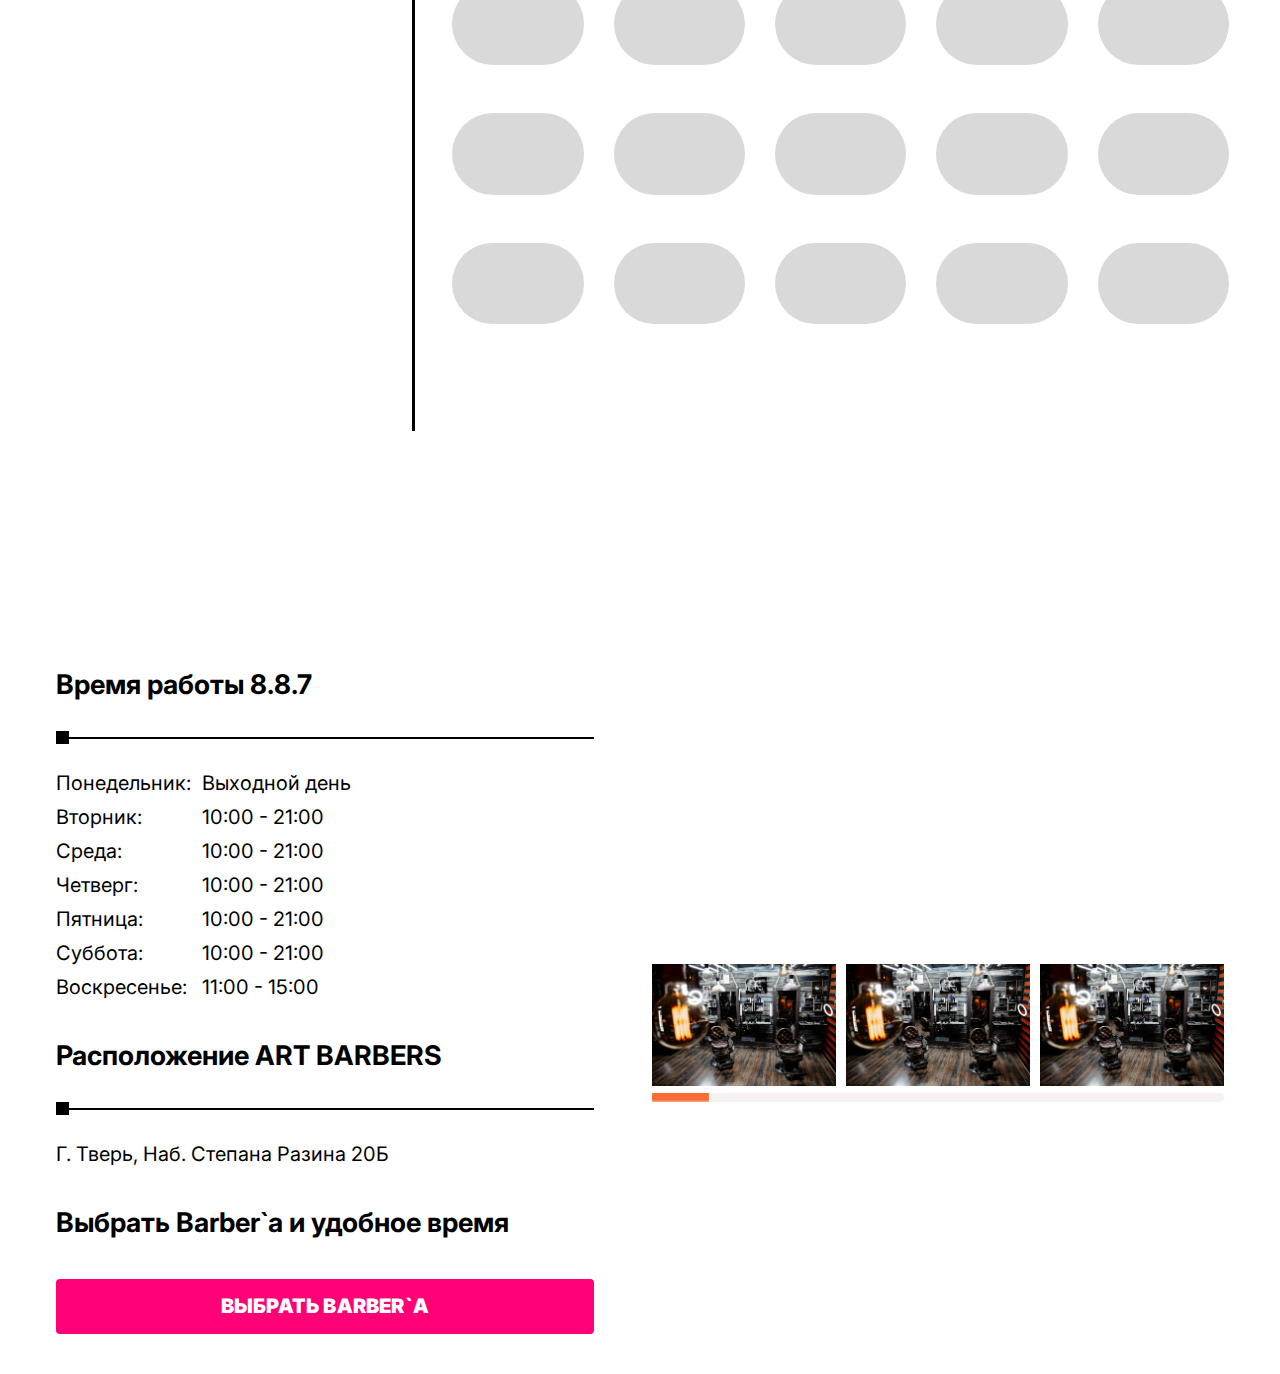
==== commit 4150a4f3: "правка карточек и отступов" ====
--- a/barber.html
+++ b/barber.html
@@ -24,7 +24,7 @@
       </aside>
       <header class="header"></header>
       <div class="main-content">
-        <div data-scroll-container id="suka">
+        <div data-scroll-container>
           <div data-scroll-section class="person-view">
             <div class="swiper person-view__big">
               <div class="swiper-wrapper">
--- a/css/main.css
+++ b/css/main.css
@@ -2303,6 +2303,12 @@
   padding-left: 0.75rem;
   padding-right: 0.75rem;
   max-width: 89rem;
+}
+@media only screen and (max-width: 109.375em) {
+  [class*=__wrapper] {
+    padding-left: 4.375%;
+    padding-right: 4.375%;
+  }
 }
 
 .wrapper-mini {
@@ -2432,12 +2438,12 @@
 }
 @media (max-width: 109.375em) {
   ._sect {
-    padding-top: clamp( 2rem , 1.04rem  +  6vw , 6.8rem );
+    padding-top: clamp( 1rem , -0.16rem  +  7.25vw , 6.8rem );
   }
 }
 @media (max-width: 109.375em) {
   ._sect {
-    padding-bottom: clamp( 2rem , 1.04rem  +  6vw , 6.8rem );
+    padding-bottom: clamp( 1rem , -0.16rem  +  7.25vw , 6.8rem );
   }
 }
 
@@ -2495,8 +2501,8 @@
   margin-bottom: 1.9rem;
 }
 .text-columns .text-column {
-  -ms-flex: 0 1 calc(50% - 1.5rem);
-  flex: 0 1 calc(50% - 1.5rem);
+  -ms-flex: 1 1 calc(50% - 1.5rem);
+  flex: 1 1 calc(50% - 1.5rem);
 }
 
 .text-column {
@@ -2504,6 +2510,14 @@
   padding-top: 1.3rem;
   text-align: justify;
   line-height: 1.5;
+  -ms-flex-positive: 1;
+  flex-grow: 1;
+  font-size: 1rem;
+}
+@media (max-width: 109.375em) {
+  .text-column {
+    font-size: clamp( 0.6rem , 0.52rem  +  0.5vw , 1rem );
+  }
 }
 .text-column:before {
   top: 0;
@@ -2586,27 +2600,35 @@
 .features-cards {
   position: relative;
   padding-top: 6.7rem;
+  padding-top: 134px;
   padding-bottom: 28.6979166667%;
+}
+@media (max-width: 1750px) {
+  .features-cards {
+    padding-top: calc(0px + 134 * ((100vw - 320px) / 1430));
+  }
 }
 
 .features-cards__wrapper {
   display: -ms-grid;
   display: grid;
-  -ms-grid-columns: (minmax(18.7rem, 1fr))[auto-fit];
-  grid-template-columns: repeat(auto-fit, minmax(18.7rem, 1fr));
+  padding-left: 4.375%;
+  padding-right: 4.375%;
+  max-width: 96rem;
+  -ms-grid-columns: (1fr)[4];
+  grid-template-columns: repeat(4, 1fr);
   column-gap: 4.2rem;
-  row-gap: 2.5rem;
 }
 @media (max-width: 109.375em) {
   .features-cards__wrapper {
-    column-gap: clamp( 1.5rem , 0.96rem  +  3.375vw , 4.2rem );
+    column-gap: clamp( 0.25rem , -0.54rem  +  4.9375vw , 4.2rem );
   }
 }
 
 .features-card {
   position: relative;
   transition: all 0.3s;
-  aspect-ratio: 1/1;
+  height: 18.6rem;
   padding: 1.5rem 1rem;
   display: -ms-flexbox;
   display: flex;
@@ -2701,6 +2723,11 @@
   /* autoprefixer: on */
   overflow: hidden;
 }
+@media (max-width: 109.375em) {
+  .features-card__name {
+    font-size: clamp( 0.5rem , 0.33rem  +  1.0625vw , 1.35rem );
+  }
+}
 
 .features-card__body {
   margin-left: -1rem;
@@ -2923,6 +2950,12 @@
   background-size: cover;
 }
 
+.main-visual {
+  height: 100vh;
+  width: 100%;
+  aspect-ratio: 1920/1080;
+}
+
 /*--------------------END main-screen----------------------*/
 /*--------------------naming----------------------*/
 .naming__img {
@@ -3277,8 +3310,8 @@
   row-gap: 2.4rem;
 }
 .person-works__cards .person-works__card {
-  -ms-flex: 0 1 calc(20% - 1.5rem);
-  flex: 0 1 calc(20% - 1.5rem);
+  -ms-flex: 1 1 calc(20% - 1.5rem);
+  flex: 1 1 calc(20% - 1.5rem);
 }
 .person-works__cards .person-works__card {
   -ms-flex-positive: 1;
@@ -3429,6 +3462,7 @@
 .services__tab.active {
   color: #000;
   background-color: transparent;
+  text-decoration: underline;
 }
 
 .services__table {
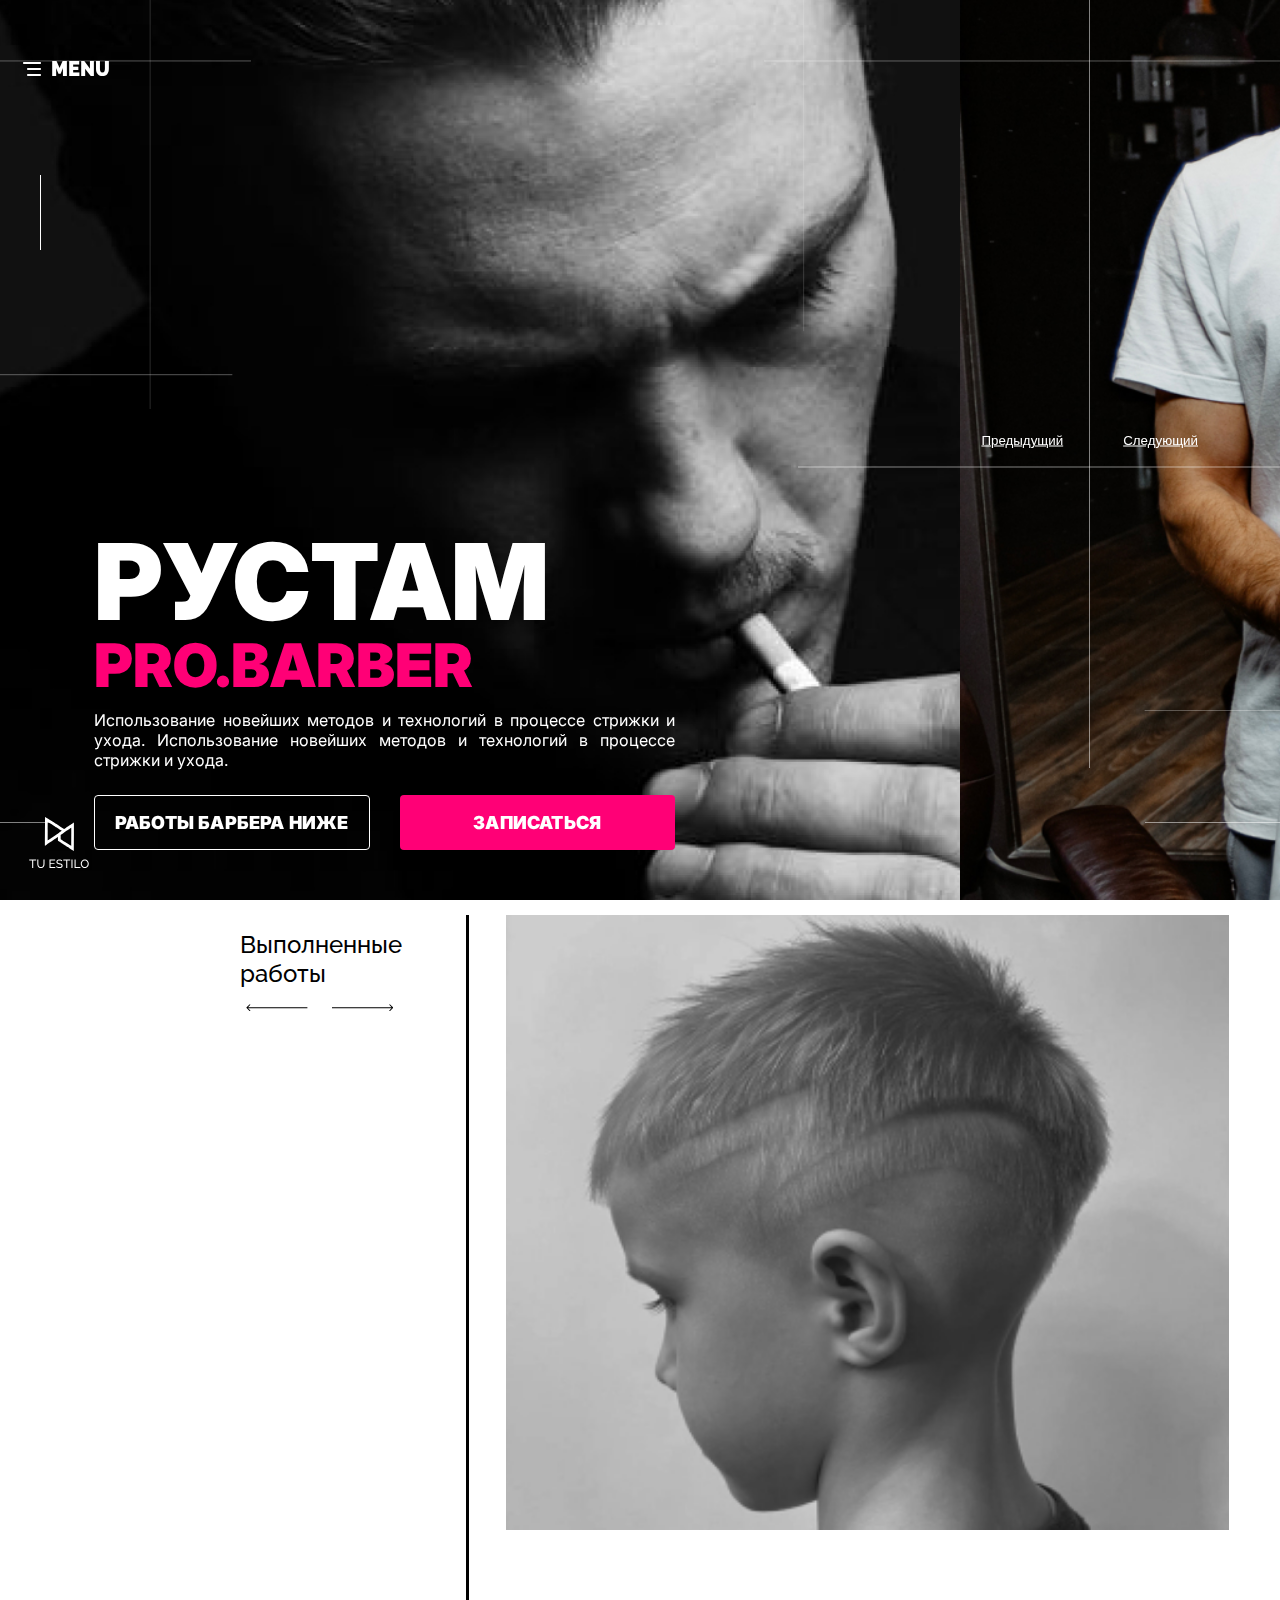
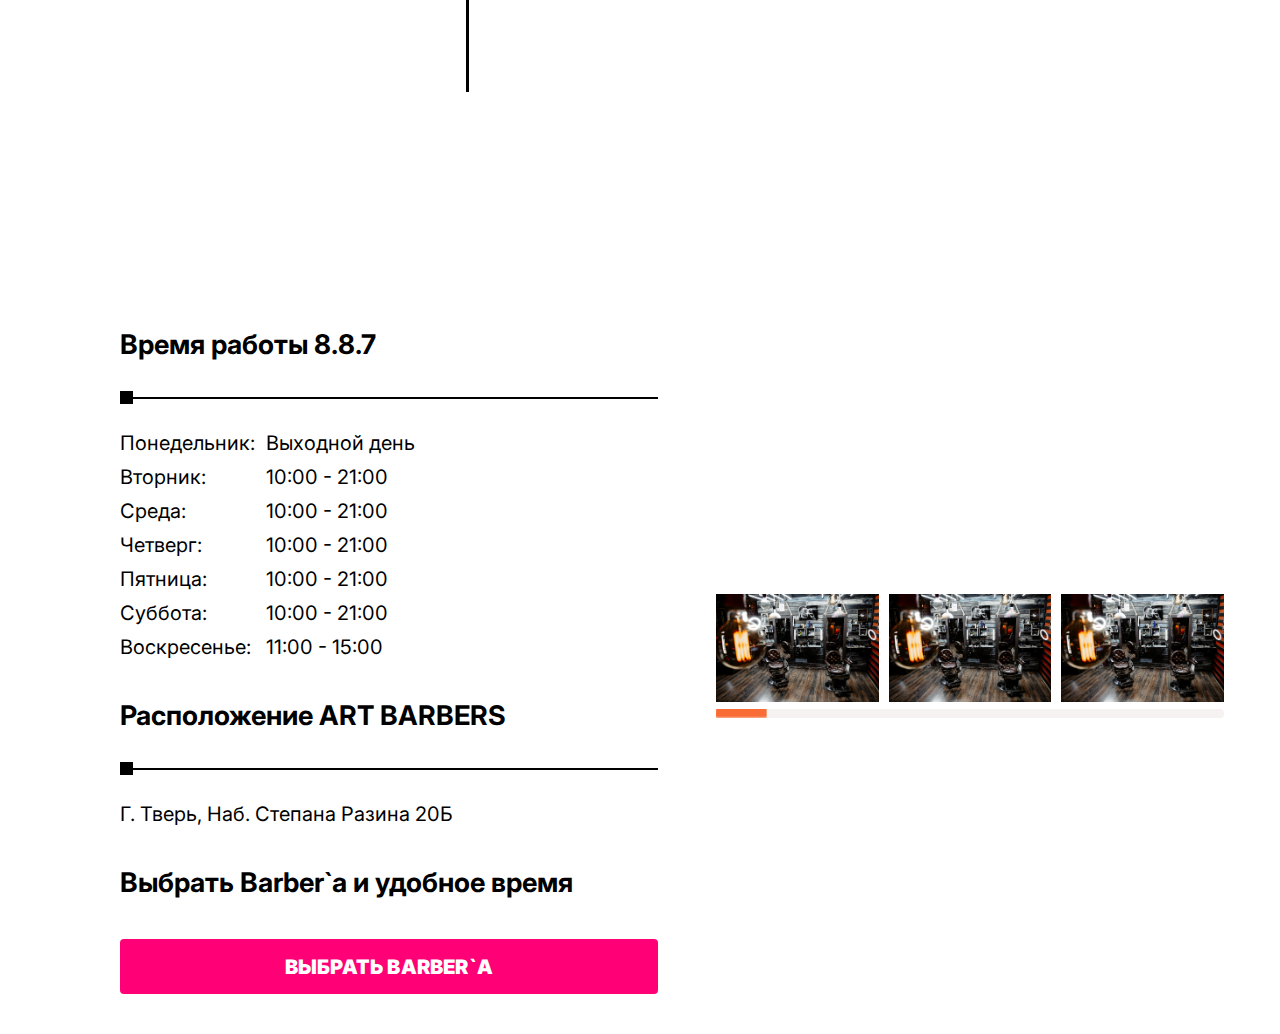
==== commit 77f06baf: "animation before send to client" ====
--- a/barber.html
+++ b/barber.html
@@ -2,7 +2,8 @@
 <html lang="ru">
   <head>
     <meta charset="utf-8">
-    <title>Главная страница</title>
+    <title>Главная страница
+    </title>
     <meta name="description" content="">
     <link rel="icon" href="img/favicon.png">
     <meta name="viewport" content="width=device-width">
@@ -10,123 +11,139 @@
   </head>
   <body>
     <main class="main">
-      <aside class="sidebar">
+      <aside class="sidebar sidebar--invert">
         <header class="sidebar__header">
           <div class="sidebar__burger burger-sidebar">
             <button type="button" class="burger-sidebar__inner">
-                  <svg class="icon icon-burger ">
-                    <use xlink:href="img/icons-svg/symbol/sprite.svg#burger"></use>
-                  </svg><span class="burger-sidebar__text">MENU</span>
+              <svg width="18" height="14" viewBox="0 0 18 14" fill="none" xmlns="http://www.w3.org/2000/svg">
+                <path fill-rule="evenodd" clip-rule="evenodd" d="M0 1C0 0.447715 0.447715 0 1 0L17 0C17.5523 0 18 0.447715 18 1C18 1.55228 17.5523 2 17 2H1C0.447715 2 0 1.55228 0 1Z" fill="black"></path>
+                <path fill-rule="evenodd" clip-rule="evenodd" d="M4 7C4 6.44772 4.44772 6 5 6L17 6C17.5523 6 18 6.44772 18 7C18 7.55228 17.5523 8 17 8L5 8C4.44772 8 4 7.55228 4 7Z" fill="black"></path>
+                <path fill-rule="evenodd" clip-rule="evenodd" d="M4 13C4 12.4477 4.44772 12 5 12L17 12C17.5523 12 18 12.4477 18 13C18 13.5523 17.5523 14 17 14L5 14C4.44772 14 4 13.5523 4 13Z" fill="black"></path>
+              </svg><span class="burger-sidebar__text">MENU</span>
             </button>
           </div>
         </header>
-        <a href="#" class="sidebar__bottom"><img src="img/tu-estilo_logo.svg" alt="alt"></a>
+        <a href="#" class="sidebar__bottom">
+          <svg width="61" height="54" viewBox="0 0 61 54" fill="none" xmlns="http://www.w3.org/2000/svg">
+            <path fill-rule="evenodd" clip-rule="evenodd" d="M16.0715 0.110331C16.0649 0.171002 16.0473 1.43314 16.0324 2.91506C16.003 5.8285 15.9866 28.6937 16.014 28.7213C16.0457 28.7533 16.5307 28.4414 17.6253 27.685C18.3359 27.1939 20.5903 25.6391 21.461 25.0396C21.7456 24.8436 22.0562 24.6291 22.151 24.563C22.2459 24.4969 23.1154 23.8958 24.0831 23.2273C25.7984 22.0424 27.9685 20.5397 28.3613 20.2647C28.8063 19.9532 28.8764 19.9061 28.8944 19.9061C28.9048 19.9061 28.9134 20.2954 28.9134 20.7713C28.9134 21.2471 28.9202 22.1287 28.9286 22.7303L28.9437 23.8242L30.5785 24.8557C31.4777 25.423 32.4412 26.0321 32.7197 26.2092C33.7593 26.8703 33.8489 26.9274 33.9276 26.9788C33.9718 27.0078 34.4842 27.3374 35.0661 27.7114C35.648 28.0853 36.2303 28.4602 36.36 28.5445C36.4897 28.6288 36.6528 28.7343 36.7225 28.779C36.7922 28.8237 37.095 29.0184 37.3952 29.2115C37.6955 29.4047 38.2828 29.7796 38.7003 30.0445C39.1177 30.3094 39.4955 30.5499 39.5398 30.579C39.5841 30.6081 39.817 30.7571 40.0573 30.9102C42.0365 32.171 43.7288 33.2626 44.2848 33.6373C44.6671 33.8949 44.8721 34.017 44.8907 33.9981C44.9413 33.947 44.9682 10.4402 44.9214 7.16572C44.9002 5.68259 44.8908 5.45849 44.8492 5.45849C44.8234 5.45849 44.4471 5.71116 43.427 6.41356C42.662 6.94025 41.8862 7.46928 40.2127 8.60534C38.9776 9.44374 37.6501 10.3487 37.0097 10.7889C35.4011 11.8946 35.3312 11.939 35.1997 11.939C35.1277 11.939 34.876 11.7891 33.8931 11.1608C33.3494 10.8133 32.1829 10.0782 30.7419 9.17514C30.3877 8.95313 29.7667 8.56097 29.3619 8.30368C28.6746 7.86686 26.5964 6.5552 25.4172 5.81403C25.1325 5.63511 24.4546 5.20851 23.9106 4.86604C23.3666 4.52358 22.6473 4.07094 22.312 3.86022C21.2961 3.22162 19.8283 2.2951 18.7354 1.6025C17.6418 0.9095 17.6491 0.913983 16.8953 0.459907C16.4045 0.164243 16.1191 0 16.0961 0C16.0891 0 16.078 0.0496606 16.0715 0.110331ZM18.7122 13.3965C18.6955 21.5257 18.6997 23.3787 18.7349 23.465C18.7489 23.4991 18.7767 23.4858 18.9273 23.3729C19.4855 22.9546 20.1333 22.4982 21.2817 21.7139C21.4625 21.5904 21.9573 21.2525 22.381 20.963C22.8048 20.6736 23.488 20.207 23.8991 19.9262C24.9742 19.192 25.8696 18.5746 26.8317 17.9041C26.933 17.8336 27.5799 17.386 28.2693 16.9095C28.9588 16.433 29.7765 15.8663 30.0864 15.6501C30.9805 15.0266 31.9501 14.3566 32.3824 14.0637L32.7807 13.7938L32.4629 13.5906C32.288 13.4789 31.85 13.1989 31.4895 12.9685C31.1289 12.738 30.57 12.3825 30.2474 12.1784C29.9248 11.9743 29.2676 11.5567 28.7868 11.2503C28.3061 10.9439 27.8352 10.6471 27.7403 10.5908C27.6454 10.5344 27.4591 10.4137 27.3263 10.3226C27.1934 10.2314 26.7173 9.92687 26.2682 9.6458C25.4329 9.12304 22.6122 7.34231 21.806 6.82885C20.9491 6.28304 18.7789 4.94748 18.7489 4.94748C18.7383 4.94748 18.7218 8.74956 18.7122 13.3965ZM42.1488 10.6931C42.0476 10.7513 41.7434 10.9559 41.2879 11.2722C41.1298 11.382 40.871 11.5604 40.7129 11.6688C39.7854 12.3042 39.6152 12.4221 37.9412 13.5883C37.2328 14.0819 36.2754 14.7473 35.8136 15.0671C35.3519 15.3869 34.7697 15.7911 34.5198 15.9653C34.2699 16.1396 33.6282 16.5812 33.0937 16.9468C32.5593 17.3124 32.0188 17.6822 31.8927 17.7684L31.6635 17.9254L31.6685 18.5034C31.6712 18.8213 31.6801 19.7975 31.6882 20.6726L31.7031 22.2637L32.0735 22.4943C32.8211 22.9596 33.1286 23.1539 33.9621 23.6874C35.0365 24.3751 35.2796 24.5301 35.9747 24.97C36.574 25.3495 37.6576 26.0417 38.9188 26.8508C40.722 28.0077 41.0808 28.2376 41.2879 28.3685C41.6996 28.6288 42.0125 28.8194 42.107 28.8677L42.2016 28.916L42.2167 27.9126C42.2807 23.6484 42.3161 10.9659 42.2646 10.7375L42.2424 10.6394L42.1488 10.6931Z" fill="black"></path>
+            <path d="M7.164 43.44H4.224V51H3.144V43.44H0.204V42.48H7.164V43.44ZM11.9071 51.06C11.2271 51.06 10.6551 50.944 10.1911 50.712C9.72709 50.472 9.35509 50.152 9.07509 49.752C8.79509 49.344 8.59109 48.884 8.46309 48.372C8.33509 47.86 8.27109 47.332 8.27109 46.788V42.48H9.35109V46.788C9.35109 47.204 9.39109 47.612 9.47109 48.012C9.55909 48.404 9.69909 48.756 9.89109 49.068C10.0831 49.38 10.3431 49.628 10.6711 49.812C10.9991 49.996 11.4071 50.088 11.8951 50.088C12.3911 50.088 12.8031 49.996 13.1311 49.812C13.4591 49.62 13.7191 49.368 13.9111 49.056C14.1031 48.736 14.2391 48.38 14.3191 47.988C14.4071 47.596 14.4511 47.196 14.4511 46.788V42.48H15.5311V46.788C15.5311 47.364 15.4631 47.912 15.3271 48.432C15.1991 48.944 14.9911 49.396 14.7031 49.788C14.4151 50.18 14.0391 50.492 13.5751 50.724C13.1191 50.948 12.5631 51.06 11.9071 51.06ZM26.2688 50.04V51H20.4848V42.48H26.1608V43.44H21.5648V46.2H25.5608V47.1H21.5648V50.04H26.2688ZM32.7545 44.268C32.6585 44.156 32.5305 44.048 32.3705 43.944C32.2105 43.84 32.0305 43.748 31.8305 43.668C31.6305 43.58 31.4105 43.512 31.1705 43.464C30.9385 43.408 30.6945 43.38 30.4385 43.38C29.7825 43.38 29.2985 43.504 28.9865 43.752C28.6745 44 28.5185 44.34 28.5185 44.772C28.5185 45.076 28.5985 45.316 28.7585 45.492C28.9185 45.668 29.1625 45.812 29.4905 45.924C29.8265 46.036 30.2505 46.152 30.7625 46.272C31.3545 46.4 31.8665 46.556 32.2985 46.74C32.7305 46.924 33.0625 47.172 33.2945 47.484C33.5265 47.788 33.6425 48.196 33.6425 48.708C33.6425 49.116 33.5625 49.472 33.4025 49.776C33.2505 50.072 33.0345 50.32 32.7545 50.52C32.4745 50.712 32.1465 50.856 31.7705 50.952C31.3945 51.04 30.9865 51.084 30.5465 51.084C30.1145 51.084 29.6905 51.04 29.2745 50.952C28.8665 50.856 28.4785 50.72 28.1105 50.544C27.7425 50.368 27.3985 50.148 27.0785 49.884L27.5945 48.972C27.7225 49.108 27.8865 49.244 28.0865 49.38C28.2945 49.508 28.5265 49.628 28.7825 49.74C29.0465 49.852 29.3305 49.944 29.6345 50.016C29.9385 50.08 30.2505 50.112 30.5705 50.112C31.1785 50.112 31.6505 50.004 31.9865 49.788C32.3225 49.564 32.4905 49.24 32.4905 48.816C32.4905 48.496 32.3945 48.24 32.2025 48.048C32.0185 47.856 31.7425 47.696 31.3745 47.568C31.0065 47.44 30.5585 47.312 30.0305 47.184C29.4545 47.04 28.9705 46.884 28.5785 46.716C28.1865 46.54 27.8905 46.312 27.6905 46.032C27.4985 45.752 27.4025 45.388 27.4025 44.94C27.4025 44.396 27.5345 43.936 27.7985 43.56C28.0625 43.184 28.4265 42.9 28.8905 42.708C29.3545 42.516 29.8785 42.42 30.4625 42.42C30.8465 42.42 31.2025 42.46 31.5305 42.54C31.8665 42.62 32.1785 42.732 32.4665 42.876C32.7545 43.02 33.0185 43.192 33.2585 43.392L32.7545 44.268ZM41.207 43.44H38.267V51H37.187V43.44H34.247V42.48H41.207V43.44ZM42.4341 51V42.48H43.5141V51H42.4341ZM45.5513 51V42.48H46.6313V50.04H51.3833V51H45.5513ZM55.7573 51.06C55.1573 51.06 54.6133 50.94 54.1253 50.7C53.6373 50.46 53.2133 50.136 52.8533 49.728C52.5013 49.312 52.2293 48.848 52.0373 48.336C51.8453 47.816 51.7493 47.284 51.7493 46.74C51.7493 46.172 51.8493 45.632 52.0493 45.12C52.2573 44.6 52.5413 44.14 52.9013 43.74C53.2693 43.332 53.6973 43.012 54.1853 42.78C54.6733 42.54 55.2053 42.42 55.7813 42.42C56.3813 42.42 56.9253 42.544 57.4133 42.792C57.9013 43.04 58.3213 43.372 58.6733 43.788C59.0253 44.204 59.2973 44.668 59.4893 45.18C59.6813 45.692 59.7773 46.216 59.7773 46.752C59.7773 47.32 59.6773 47.864 59.4773 48.384C59.2773 48.896 58.9933 49.356 58.6253 49.764C58.2653 50.164 57.8413 50.48 57.3533 50.712C56.8653 50.944 56.3333 51.06 55.7573 51.06ZM52.8413 46.74C52.8413 47.172 52.9093 47.592 53.0452 48C53.1893 48.4 53.3893 48.756 53.6453 49.068C53.9013 49.38 54.2093 49.628 54.5693 49.812C54.9293 49.996 55.3293 50.088 55.7693 50.088C56.2253 50.088 56.6333 49.992 56.9933 49.8C57.3533 49.608 57.6573 49.352 57.9053 49.032C58.1613 48.712 58.3533 48.352 58.4813 47.952C58.6173 47.552 58.6853 47.148 58.6853 46.74C58.6853 46.308 58.6133 45.892 58.4693 45.492C58.3333 45.092 58.1333 44.736 57.8693 44.424C57.6133 44.104 57.3053 43.856 56.9453 43.68C56.5933 43.496 56.2013 43.404 55.7693 43.404C55.3133 43.404 54.9053 43.5 54.5453 43.692C54.1853 43.876 53.8773 44.128 53.6213 44.448C53.3733 44.768 53.1813 45.128 53.0452 45.528C52.9093 45.92 52.8413 46.324 52.8413 46.74Z" fill="black"></path>
+          </svg></a>
       </aside>
       <header class="header"></header>
       <div class="main-content">
         <div data-scroll-container>
           <div data-scroll-section class="person-view">
+            <div class="person-view__lattice _fit"><img src="img/barbers/lattice.svg" alt="alt" class="_fit-img"></div>
+            <div class="person-view__lattice _fit"><img src="img/barbers/lattice2.svg" alt="alt" class="_fit-img"></div>
+            <div class="person-view__line person-view__line--1"></div>
+            <div class="person-view__line person-view__line--2"></div>
+            <div class="person-view__line person-view__line--3"></div>
             <div class="swiper person-view__big">
               <div class="swiper-wrapper">
                 <div class="swiper-slide">
                   <div class="person-view__box">
                     <div class="person-view__segment person-view__segment--1">
-                      <div class="person-view__img _fit person-view__img--1"><img src="img/barbers/obidov.jpg" alt="РУСТАМ" class="_fit-img"></div>
+                      <div class="person-view__img _fit person-view__img--1"><img src="img/barbers/1.jpg" alt="РУСТАМ" class="_fit-img"></div>
                     </div>
                     <div class="person-view__segment person-view__segment--2">
-                      <div class="person-view__img _fit person-view__img--2"><img src="img/barbers/obidov.jpg" alt="РУСТАМ" class="_fit-img"></div>
+                      <div class="person-view__img _fit person-view__img--2"><img src="img/barbers/1.jpg" alt="РУСТАМ" class="_fit-img"></div>
                     </div>
                     <div class="person-view__segment person-view__segment--3">
-                      <div class="person-view__img _fit person-view__img--3"><img src="img/barbers/obidov.jpg" alt="РУСТАМ" class="_fit-img"></div>
+                      <div class="person-view__img _fit person-view__img--3"><img src="img/barbers/1.jpg" alt="РУСТАМ" class="_fit-img"></div>
                     </div>
                     <div class="person-view__segment person-view__segment--4">
-                      <div class="person-view__img _fit person-view__img--4"><img src="img/barbers/obidov.jpg" alt="РУСТАМ" class="_fit-img"></div>
+                      <div class="person-view__img _fit person-view__img--4"><img src="img/barbers/1.jpg" alt="РУСТАМ" class="_fit-img"></div>
                     </div>
                     <div class="person-view__segment person-view__segment--5">
-                      <div class="person-view__img _fit person-view__img--5"><img src="img/barbers/obidov.jpg" alt="РУСТАМ" class="_fit-img"></div>
+                      <div class="person-view__img _fit person-view__img--5"><img src="img/barbers/1.jpg" alt="РУСТАМ" class="_fit-img"></div>
                     </div>
                   </div>
                   <div data-scroll data-scroll-speed="-1" class="person-view__name name-person-view">
                     <div class="name-person-view__first animated rotateOutUpLeft">РУСТАМ</div>
-                    <div class="name-person-view__last animated rotateOutUpLeft">ОБИДОВ</div>
-                    <p class="name-person-view__text">Тут тут тут тут тут тут тут тут тут тут тут тут тут тут тут тут тут тут тут тут тут тут тут тут тут тут тут тут тут тут тут тут тут тут тут тут тут тут тут тут ту</p>
+                    <div class="name-person-view__last animated rotateOutUpLeft">PRO.BARBER</div>
+                    <p class="name-person-view__text">Использование новейших методов и технологий в процессе стрижки и ухода. Использование новейших методов и технологий в процессе стрижки и ухода.</p>
+                    <div class="person-view__buttons">
+                      <button type="button" class="btn btn-brd person-view__scroll">РАБОТЫ БАРБЕРА НИЖЕ</button>
+                      <button type="button" class="btn">ЗАПИСАТЬСЯ</button>
+                    </div>
                   </div>
                 </div>
                 <div class="swiper-slide">
                   <div class="person-view__box">
                     <div class="person-view__segment person-view__segment--1">
-                      <div class="person-view__img _fit person-view__img--1"><img src="https://tmbarbershop.com/wp-content/uploads/2023/11/usl03.jpg" alt="МЕХА" class="_fit-img"></div>
+                      <div class="person-view__img _fit person-view__img--1"><img src="img/barbers/2.jpg" alt="МЕХА" class="_fit-img"></div>
                     </div>
                     <div class="person-view__segment person-view__segment--2">
-                      <div class="person-view__img _fit person-view__img--2"><img src="https://tmbarbershop.com/wp-content/uploads/2023/11/usl03.jpg" alt="МЕХА" class="_fit-img"></div>
+                      <div class="person-view__img _fit person-view__img--2"><img src="img/barbers/2.jpg" alt="МЕХА" class="_fit-img"></div>
                     </div>
                     <div class="person-view__segment person-view__segment--3">
-                      <div class="person-view__img _fit person-view__img--3"><img src="https://tmbarbershop.com/wp-content/uploads/2023/11/usl03.jpg" alt="МЕХА" class="_fit-img"></div>
+                      <div class="person-view__img _fit person-view__img--3"><img src="img/barbers/2.jpg" alt="МЕХА" class="_fit-img"></div>
                     </div>
                     <div class="person-view__segment person-view__segment--4">
-                      <div class="person-view__img _fit person-view__img--4"><img src="https://tmbarbershop.com/wp-content/uploads/2023/11/usl03.jpg" alt="МЕХА" class="_fit-img"></div>
+                      <div class="person-view__img _fit person-view__img--4"><img src="img/barbers/2.jpg" alt="МЕХА" class="_fit-img"></div>
                     </div>
                     <div class="person-view__segment person-view__segment--5">
-                      <div class="person-view__img _fit person-view__img--5"><img src="https://tmbarbershop.com/wp-content/uploads/2023/11/usl03.jpg" alt="МЕХА" class="_fit-img"></div>
+                      <div class="person-view__img _fit person-view__img--5"><img src="img/barbers/2.jpg" alt="МЕХА" class="_fit-img"></div>
                     </div>
                   </div>
                   <div data-scroll data-scroll-speed="-1" class="person-view__name name-person-view">
                     <div class="name-person-view__first animated rotateOutUpLeft">МЕХА</div>
-                    <div class="name-person-view__last animated rotateOutUpLeft">САХАДАТОВ</div>
-                    <p class="name-person-view__text">Тут тут тут тут тут тут тут тут тут тут тут тут тут тут тут тут тут тут тут тут тут тут тут тут тут тут тут тут тут тут тут тут тут тут тут тут тут тут тут тут ту</p>
+                    <div class="name-person-view__last animated rotateOutUpLeft">PRO.BARBER</div>
+                    <p class="name-person-view__text">Использование новейших методов и технологий в процессе стрижки и ухода. Использование новейших методов и технологий в процессе стрижки и ухода.</p>
+                    <div class="person-view__buttons">
+                      <button type="button" class="btn btn-brd person-view__scroll">РАБОТЫ БАРБЕРА НИЖЕ</button>
+                      <button type="button" class="btn">ЗАПИСАТЬСЯ</button>
+                    </div>
                   </div>
                 </div>
                 <div class="swiper-slide">
                   <div class="person-view__box">
                     <div class="person-view__segment person-view__segment--1">
-                      <div class="person-view__img _fit person-view__img--1"><img src="https://tmbarbershop.com/wp-content/uploads/2023/11/ab01.jpg" alt="АЛЕНА" class="_fit-img"></div>
+                      <div class="person-view__img _fit person-view__img--1"><img src="https://tmbarbershop.com/wp-content/uploads/2023/11/usl03.jpg" alt="АЛЕНА" class="_fit-img"></div>
                     </div>
                     <div class="person-view__segment person-view__segment--2">
-                      <div class="person-view__img _fit person-view__img--2"><img src="https://tmbarbershop.com/wp-content/uploads/2023/11/ab01.jpg" alt="АЛЕНА" class="_fit-img"></div>
+                      <div class="person-view__img _fit person-view__img--2"><img src="https://tmbarbershop.com/wp-content/uploads/2023/11/usl03.jpg" alt="АЛЕНА" class="_fit-img"></div>
                     </div>
                     <div class="person-view__segment person-view__segment--3">
-                      <div class="person-view__img _fit person-view__img--3"><img src="https://tmbarbershop.com/wp-content/uploads/2023/11/ab01.jpg" alt="АЛЕНА" class="_fit-img"></div>
+                      <div class="person-view__img _fit person-view__img--3"><img src="https://tmbarbershop.com/wp-content/uploads/2023/11/usl03.jpg" alt="АЛЕНА" class="_fit-img"></div>
                     </div>
                     <div class="person-view__segment person-view__segment--4">
-                      <div class="person-view__img _fit person-view__img--4"><img src="https://tmbarbershop.com/wp-content/uploads/2023/11/ab01.jpg" alt="АЛЕНА" class="_fit-img"></div>
+                      <div class="person-view__img _fit person-view__img--4"><img src="https://tmbarbershop.com/wp-content/uploads/2023/11/usl03.jpg" alt="АЛЕНА" class="_fit-img"></div>
                     </div>
                     <div class="person-view__segment person-view__segment--5">
-                      <div class="person-view__img _fit person-view__img--5"><img src="https://tmbarbershop.com/wp-content/uploads/2023/11/ab01.jpg" alt="АЛЕНА" class="_fit-img"></div>
+                      <div class="person-view__img _fit person-view__img--5"><img src="https://tmbarbershop.com/wp-content/uploads/2023/11/usl03.jpg" alt="АЛЕНА" class="_fit-img"></div>
                     </div>
                   </div>
                   <div data-scroll data-scroll-speed="-1" class="person-view__name name-person-view">
                     <div class="name-person-view__first animated rotateOutUpLeft">АЛЕНА</div>
-                    <div class="name-person-view__last animated rotateOutUpLeft">АВЕРОЧКИНА</div>
-                    <p class="name-person-view__text">Тут тут тут тут тут тут тут тут тут тут тут тут тут тут тут тут тут тут тут тут тут тут тут тут тут тут тут тут тут тут тут тут тут тут тут тут тут тут тут тут ту</p>
-                  </div>
-                </div>
-              </div>
-            </div>
-            <div class="person-view__actions">
-              <button type="button" class="btn">ЗАПИСАТЬСЯ
-                    <svg class="icon icon-shape-circle ">
-                      <use xlink:href="img/icons-svg/symbol/sprite.svg#shape-circle"></use>
-                    </svg>
-              </button>
-              <button type="button" class="person-view__scroll">Работы Pro.Barber'a<img src="img/icons-svg/download.svg" alt="alt" class="icon-download"></button>
+                    <div class="name-person-view__last animated rotateOutUpLeft">BARBER</div>
+                    <p class="name-person-view__text">Использование новейших методов и технологий в процессе стрижки и ухода. Использование новейших методов и технологий в процессе стрижки и ухода.</p>
+                    <div class="person-view__buttons">
+                      <button type="button" class="btn btn-brd person-view__scroll">РАБОТЫ БАРБЕРА НИЖЕ</button>
+                      <button type="button" class="btn">ЗАПИСАТЬСЯ</button>
+                    </div>
+                  </div>
+                </div>
+              </div>
+              <div class="swiper-pagination"></div>
+            </div>
+            <div class="person-view__handlers">
+              <button class="person-view__prev">Предыдущий</button>
+              <button class="person-view__next">Следующий</button>
             </div>
             <div data-scroll data-scroll-speed="1" class="person-view__mini">
-              <div class="person-view__handlers">
-                <button class="person-view__prev">Предыдущий</button>
-                <button class="person-view__next">Следующий</button>
-              </div>
               <div class="thumb-person-view__wrap">
                 <div class="swiper person-view__thumb thumb-person-view">
                   <div class="swiper-wrapper">
                     <div class="swiper-slide">
-                      <div data-swiper-parallax-duration="1000" data-swiper-parallax-scale="1.5" data-swiper-parallax-x="100" class="_fit thumb-person-view__box"><img src="img/barbers/obidov.jpg" alt class="_fit-img"></div>
+                      <div data-swiper-parallax-duration="1000" data-swiper-parallax-scale="1.5" data-swiper-parallax-x="100" class="_fit thumb-person-view__box"><img src="img/barbers/1.jpg" alt class="_fit-img"></div>
+                    </div>
+                    <div class="swiper-slide">
+                      <div data-swiper-parallax-duration="1000" data-swiper-parallax-scale="1.5" data-swiper-parallax-x="100" class="_fit thumb-person-view__box"><img src="img/barbers/2.jpg" alt class="_fit-img"></div>
                     </div>
                     <div class="swiper-slide">
                       <div data-swiper-parallax-duration="1000" data-swiper-parallax-scale="1.5" data-swiper-parallax-x="100" class="_fit thumb-person-view__box"><img src="https://tmbarbershop.com/wp-content/uploads/2023/11/usl03.jpg" alt class="_fit-img"></div>
                     </div>
-                    <div class="swiper-slide">
-                      <div data-swiper-parallax-duration="1000" data-swiper-parallax-scale="1.5" data-swiper-parallax-x="100" class="_fit thumb-person-view__box"><img src="https://tmbarbershop.com/wp-content/uploads/2023/11/ab01.jpg" alt class="_fit-img"></div>
-                    </div>
                   </div>
                 </div>
               </div>
@@ -134,65 +151,60 @@
             <div class="person-view__cover">
             </div>
           </div>
-          <div id="basic-waypoint" data-scroll-section class="person-works">
+          <div data-scroll-section class="person-works">
             <div class="person-works__wrapper">
               <div class="person-works__text">
                 <div class="person-works__textbox">
                   <div class="person-works__title">Выполненные работы</div>
-                  <div class="person-works__p">Работы с сентября по январь</div>
-                  <div class="person-works__p">Является Pro.Barber</div>
+                  <div class="person-works__nav">
+                    <button type="button" class="person-works__butt person-works__nav--prev">
+                          <svg class="icon icon-prev ">
+                            <use xlink:href="img/icons-svg/symbol/sprite.svg#prev"></use>
+                          </svg>
+                    </button>
+                    <button type="button" class="person-works__butt person-works__nav--next">
+                          <svg class="icon icon-next ">
+                            <use xlink:href="img/icons-svg/symbol/sprite.svg#next"></use>
+                          </svg>
+                    </button>
+                  </div>
+                  <!-- .person-works__p Работы с сентября по январь-->
+                  <!-- .person-works__p Является Pro.Barber-->
                 </div>
               </div>
               <div class="person-works__folio">
-                <div data-scroll data-scroll-call="pizda" data-scroll-id="hey" class="person-works__slider">
+                <div data-scroll data-scroll-id="hey" class="person-works__slider">
                       <div class="swiper-container swiper works-swiper">
                         <div class="swiper-wrapper">
-                          <div class="swiper-slide person-works__card"></div>
-                          <div class="swiper-slide person-works__card"></div>
-                          <div class="swiper-slide person-works__card"></div>
-                          <div class="swiper-slide person-works__card"></div>
-                          <div class="swiper-slide person-works__card"></div>
-                          <div class="swiper-slide person-works__card"></div>
-                          <div class="swiper-slide person-works__card"></div>
-                          <div class="swiper-slide person-works__card"></div>
-                          <div class="swiper-slide person-works__card"></div>
-                          <div class="swiper-slide person-works__card"></div>
-                          <div class="swiper-slide person-works__card"></div>
-                          <div class="swiper-slide person-works__card"></div>
-                          <div class="swiper-slide person-works__card"></div>
-                          <div class="swiper-slide person-works__card"></div>
-                          <div class="swiper-slide person-works__card"></div>
-                          <div class="swiper-slide person-works__card"></div>
-                          <div class="swiper-slide person-works__card"></div>
-                          <div class="swiper-slide person-works__card"></div>
-                          <div class="swiper-slide person-works__card"></div>
-                          <div class="swiper-slide person-works__card"></div>
+                          <div class="swiper-slide person-works__card _fit"><img src="img/barbers/works/1.jpg" alt="alt" class="_fit-img"></div>
+                          <swiper-slide class="person-works__card _fit"><img src="img/barbers/works/2.jpg" alt="alt" class="_fit-img"></swiper-slide>
+                          <div class="swiper-slide person-works__card _fit"><img src="img/barbers/works/1.jpg" alt="alt" class="_fit-img"></div>
+                          <swiper-slide class="person-works__card _fit"><img src="img/barbers/works/2.jpg" alt="alt" class="_fit-img"></swiper-slide>
+                          <div class="swiper-slide person-works__card _fit"><img src="img/barbers/works/1.jpg" alt="alt" class="_fit-img"></div>
+                          <swiper-slide class="person-works__card _fit"><img src="img/barbers/works/2.jpg" alt="alt" class="_fit-img"></swiper-slide>
+                          <div class="swiper-slide person-works__card _fit"><img src="img/barbers/works/1.jpg" alt="alt" class="_fit-img"></div>
+                          <swiper-slide class="person-works__card _fit"><img src="img/barbers/works/2.jpg" alt="alt" class="_fit-img"></swiper-slide>
+                          <div class="swiper-slide person-works__card _fit"><img src="img/barbers/works/1.jpg" alt="alt" class="_fit-img"></div>
+                          <swiper-slide class="person-works__card _fit"><img src="img/barbers/works/2.jpg" alt="alt" class="_fit-img"></swiper-slide>
+                          <div class="swiper-slide person-works__card _fit"><img src="img/barbers/works/1.jpg" alt="alt" class="_fit-img"></div>
+                          <swiper-slide class="person-works__card _fit"><img src="img/barbers/works/2.jpg" alt="alt" class="_fit-img"></swiper-slide>
+                          <div class="swiper-slide person-works__card _fit"><img src="img/barbers/works/1.jpg" alt="alt" class="_fit-img"></div>
+                          <swiper-slide class="person-works__card _fit"><img src="img/barbers/works/2.jpg" alt="alt" class="_fit-img"></swiper-slide>
+                          <div class="swiper-slide person-works__card _fit"><img src="img/barbers/works/1.jpg" alt="alt" class="_fit-img"></div>
+                          <swiper-slide class="person-works__card _fit"><img src="img/barbers/works/2.jpg" alt="alt" class="_fit-img"></swiper-slide>
+                          <div class="swiper-slide person-works__card _fit"><img src="img/barbers/works/1.jpg" alt="alt" class="_fit-img"></div>
+                          <swiper-slide class="person-works__card _fit"><img src="img/barbers/works/2.jpg" alt="alt" class="_fit-img"></swiper-slide>
+                          <div class="swiper-slide person-works__card _fit"><img src="img/barbers/works/1.jpg" alt="alt" class="_fit-img"></div>
+                          <swiper-slide class="person-works__card _fit"><img src="img/barbers/works/2.jpg" alt="alt" class="_fit-img"></swiper-slide>
                         </div>
-                        <div class="swiper-button-prev"></div>
-                        <div class="swiper-button-next"></div>
-                      </div>
-                </div>
-                <div data-scroll data-scroll-id="cards" data-scroll-offset="30%, 30%" class="person-works__cards">
-                  <div class="person-works__card animated flipOutX"></div>
-                  <div class="person-works__card animated flipOutX"></div>
-                  <div class="person-works__card animated flipOutX"></div>
-                  <div class="person-works__card animated flipOutX"></div>
-                  <div class="person-works__card animated flipOutX"></div>
-                  <div class="person-works__card animated flipOutX"></div>
-                  <div class="person-works__card animated flipOutX"></div>
-                  <div class="person-works__card animated flipOutX"></div>
-                  <div class="person-works__card animated flipOutX"></div>
-                  <div class="person-works__card animated flipOutX"></div>
-                  <div class="person-works__card animated flipOutX"></div>
-                  <div class="person-works__card animated flipOutX"></div>
-                  <div class="person-works__card animated flipOutX"></div>
-                  <div class="person-works__card animated flipOutX"></div>
-                  <div class="person-works__card animated flipOutX"></div>
-                  <div class="person-works__card animated flipOutX"></div>
-                  <div class="person-works__card animated flipOutX"></div>
-                  <div class="person-works__card animated flipOutX"></div>
-                  <div class="person-works__card animated flipOutX"></div>
-                  <div class="person-works__card animated flipOutX"></div>
+                      </div>
+                </div>
+                <div data-scroll data-scroll-id="cards" data-scroll-offset="-50%, -50%" class="person-works__cards">
+                  <!-- - for(var i=0; i<10; i++)-->
+                  <!-- 	.person-works__card.animated.flipOutX._fit-->
+                  <!-- 		img._fit-img(src="img/barbers/works/1.jpg" alt="alt")-->
+                  <!-- 	.person-works__card.animated.flipOutX._fit-->
+                  <!-- 		img._fit-img(src="img/barbers/works/2.jpg" alt="alt")-->
                 </div>
               </div>
             </div>
--- a/css/main.css
+++ b/css/main.css
@@ -71,11 +71,21 @@
   width: 0.9705882353em;
 }
 
+.icon-next {
+  font-size: 0.8rem;
+  width: 8.375em;
+}
+
 .icon-place {
   font-size: 3rem;
   width: 0.9666666667em;
 }
 
+.icon-prev {
+  font-size: 0.8rem;
+  width: 8.375em;
+}
+
 .icon-shape-circle {
   font-size: 1.1rem;
   width: 1em;
@@ -94,9 +104,7 @@
 .icon-wallet {
   font-size: 3rem;
   width: 1.1em;
-}
-
-/*--swiper--*/
+} /*--swiper--*/
 /*!
 Animate.css - http://daneden.me/animate
 Licensed under the MIT license - http://opensource.org/licenses/MIT
@@ -2304,9 +2312,9 @@
   padding-right: 0.75rem;
   max-width: 89rem;
 }
-@media only screen and (max-width: 109.375em) {
+@media only screen and (max-width: 120em) {
   [class*=__wrapper] {
-    padding-left: 4.375%;
+    padding-left: 6rem;
     padding-right: 4.375%;
   }
 }
@@ -2401,7 +2409,7 @@
   -ms-flex-align: center;
   align-items: center;
   height: 2.75rem;
-  border: none;
+  border: 1px solid transparent;
   color: #fff;
   text-decoration: none;
   background-color: #FF0076;
@@ -2424,6 +2432,13 @@
 .btn:active {
   background-color: #e6006a;
 }
+.btn-brd {
+  background-color: transparent;
+  border-color: #fff;
+}
+.btn-brd:active, .btn-brd:hover {
+  background-color: transparent;
+}
 .btn-fw {
   width: 100%;
 }
@@ -2622,6 +2637,11 @@
 @media (max-width: 109.375em) {
   .features-cards__wrapper {
     column-gap: clamp( 0.25rem , -0.54rem  +  4.9375vw , 4.2rem );
+  }
+}
+@media only screen and (max-width: 126.25em) {
+  .features-cards__wrapper {
+    padding-left: 6rem;
   }
 }
 
@@ -3000,6 +3020,30 @@
   top: 0;
   left: 0;
 }
+.person-view__big .swiper-pagination {
+  display: -ms-flexbox;
+  display: flex;
+  -ms-flex-align: center;
+  align-items: center;
+  column-gap: 0.5rem;
+  bottom: auto;
+  top: 12.5rem;
+  left: 2rem;
+  color: #fff;
+  text-align-last: left;
+  font-size: 1.5rem;
+  font-weight: 900;
+  -ms-transform: rotate(-90deg);
+  transform: rotate(-90deg);
+  -ms-transform-origin: top left;
+  transform-origin: top left;
+}
+.person-view__big .swiper-pagination:after {
+  content: "";
+  width: 3.75rem;
+  height: 0.05rem;
+  background-color: #fff;
+}
 
 .person-view__box {
   position: relative;
@@ -3087,6 +3131,7 @@
 }
 
 .person-view__mini {
+  display: none;
   position: absolute;
   width: 38.125%;
   height: 37.6851851852%;
@@ -3106,16 +3151,24 @@
 }
 
 .person-view__handlers {
+  position: absolute;
+  width: 24.1rem;
+  top: 50%;
+  right: 0;
   display: -ms-flexbox;
   display: flex;
   -ms-flex-pack: end;
   justify-content: flex-end;
-  gap: 1.2rem;
-  margin-bottom: 1.45rem;
-  padding-right: 2.6rem;
+  gap: 3rem;
+  padding-bottom: 0.95rem;
+  padding-right: 4.1rem;
+  border-bottom: 1px solid rgba(255, 255, 255, 0.5);
   font-family: "Raleway", sans-serif;
   font-weight: 500;
   font-size: 0.65rem;
+  z-index: 3;
+  -ms-transform: translateY(-50%);
+  transform: translateY(-50%);
 }
 
 .person-view__prev {
@@ -3177,8 +3230,8 @@
 
 .name-person-view {
   position: absolute;
-  bottom: 3rem;
-  left: 8.2rem;
+  bottom: 2.5rem;
+  left: 4.7rem;
   z-index: 2;
   font-family: "Inter", sans-serif;
   font-weight: 900;
@@ -3186,8 +3239,8 @@
 }
 
 .name-person-view__first {
+  color: #fff;
   line-height: 1;
-  color: #FF0076;
   font-size: 7.5rem;
 }
 @media (max-width: 109.375em) {
@@ -3195,50 +3248,35 @@
     font-size: clamp( 2rem , 0.9rem  +  6.875vw , 7.5rem );
   }
 }
-@media only screen and (max-width: 112.5em) {
-  .name-person-view__first {
-    font-size: 3.5rem;
-  }
-}
-@media only screen and (max-width: 112.5em) and (max-width: 109.375em) {
-  .name-person-view__first {
-    font-size: clamp( 1.5rem , 1.1rem  +  2.5vw , 3.5rem );
-  }
-}
 
 .name-person-view__last {
   animation-delay: 0.2s;
   line-height: 1;
-  color: #fff;
-  font-size: 7.5rem;
+  color: #FF0076;
+  font-size: 5rem;
 }
 @media (max-width: 109.375em) {
   .name-person-view__last {
-    font-size: clamp( 0rem , -1.5rem  +  9.375vw , 7.5rem );
-  }
-}
-@media only screen and (max-width: 112.5em) {
-  .name-person-view__last {
-    font-size: 3.5rem;
-    font-size: 3.5rem;
-  }
-}
-@media only screen and (max-width: 112.5em) and (max-width: 109.375em) {
-  .name-person-view__last {
-    font-size: clamp( 1.5rem , 1.1rem  +  2.5vw , 3.5rem );
+    font-size: clamp( 0rem , -1rem  +  6.25vw , 5rem );
   }
 }
 
 .name-person-view__text {
   margin-top: 0.75rem;
-  padding-left: 1rem;
-  max-width: 33.25rem;
-  font-weight: 500;
+  font-weight: 400;
   color: #fff;
-}
-@media only screen and (max-width: 112.5em) {
+  text-align: justify;
+  font-size: 1rem;
+   max-width: 31.75rem;
+}
+@media (max-width: 109.375em) {
   .name-person-view__text {
-    max-width: 20rem;
+    font-size: clamp( 0.5rem , 0.4rem  +  0.625vw , 1rem );
+  }
+}
+@media (max-width: 109.375em) {
+  .name-person-view__text {
+     max-width: clamp( 25rem , 23.65rem  +  8.4375vw , 31.75rem );
   }
 }
 
@@ -3254,27 +3292,27 @@
   margin-bottom: 1.75rem;
 }
 
-.person-view__scroll {
-  padding: 0;
-  background-color: transparent;
-  border: none;
+.person-view__buttons {
   display: -ms-flexbox;
   display: flex;
-  -ms-flex-align: end;
-  align-items: flex-end;
-  font-family: "Railway", sans-serif;
-  font-weight: 500;
-  font-size: 1.2rem;
-  color: #fff;
-  text-decoration: underline;
-  white-space: nowrap;
-}
-.person-view__scroll .icon-download {
-  margin-left: 0.6rem;
-  position: relative;
-  top: -0.05rem;
-  font-size: 1.25rem;
-  color: #fff;
+  gap: 1.5rem;
+  margin-top: 1.25rem;
+}
+.person-view__buttons .btn {
+  padding-left: 0.75rem;
+  padding-right: 0.75rem;
+  -ms-flex: 1 1 50%;
+  flex: 1 1 50%;
+}
+@media only screen and (max-width: 112.5em) {
+  .person-view__buttons .btn {
+    font-size: 0.9rem;
+  }
+}
+
+.person-view__scroll {
+  padding-left: 1rem;
+  padding-right: 1rem;
 }
 @media (any-hover: hover) {
   .person-view__scroll {
@@ -3296,6 +3334,23 @@
   width: 77.1875%;
   padding-left: 1.85rem;
   border-left: 3px solid;
+}
+
+.works-swiper.expanded .swiper-wrapper {
+  -ms-flex-wrap: wrap;
+  flex-wrap: wrap;
+  display: -ms-flexbox;
+  display: flex;
+  flex-wrap: wrap;
+  column-gap: 2rem;
+  row-gap: 1rem;
+}
+.works-swiper.expanded .swiper-wrapper .person-works__card {
+  -ms-flex: 1 1 calc(25% - 2rem);
+  flex: 1 1 calc(25% - 2rem);
+}
+.works-swiper.expanded .swiper-wrapper .person-works__card {
+  margin: 0 !important;
 }
 
 .person-works__cards {
@@ -3319,16 +3374,16 @@
 }
 
 .person-works__card {
-  aspect-ratio: 262/163;
-  border-radius: 3.5rem;
+  aspect-ratio: 200/170;
   background-color: #D9D9D9;
+  overflow: hidden;
+  transition: all 0.4s;
 }
 
 .person-works__wrapper {
   display: -ms-flexbox;
   display: flex;
 }
-
 .person-works__text {
   display: -ms-flexbox;
   display: flex;
@@ -3362,6 +3417,70 @@
 .works-swiper, .person-works__slider {
   margin-bottom: 2rem;
   min-width: 0;
+}
+
+.person-view__lattice {
+  position: absolute;
+  z-index: 2;
+}
+.person-view__lattice:first-of-type {
+  left: 0;
+  top: 0;
+  width: 19.6354166667%;
+  aspect-ratio: 377/614;
+}
+.person-view__lattice:nth-of-type(2) {
+  right: 0;
+  top: 0;
+  width: 40.3125%;
+  aspect-ratio: 774/1067;
+}
+.person-view__lattice:nth-of-type(2) img {
+  object-position: right bottom;
+}
+
+.person-view__line {
+  position: absolute;
+  height: 0.05rem;
+  background-color: rgba(255, 255, 255, 0.5);
+  z-index: 2;
+}
+.person-view__line--1 {
+  left: 0;
+  bottom: 3.85rem;
+  width: 2.5rem;
+}
+.person-view__line--2 {
+  right: 0;
+  bottom: 3.85rem;
+  width: 10.5729166667%;
+}
+.person-view__line--3 {
+  top: 0;
+  right: 9.5rem;
+  height: 85.2777777778%;
+  width: 0.05rem;
+}
+
+.person-works__nav {
+  display: -ms-flexbox;
+  display: flex;
+  -ms-flex-align: center;
+  align-items: center;
+  column-gap: 0.6rem;
+}
+.person-works__nav.hidden {
+  display: none;
+}
+
+.person-works__butt {
+  background-color: transparent;
+  border: none;
+  outline: none;
+  cursor: pointer;
+}
+.person-works__butt .icon {
+  font-size: 0.368rem;
 }
 
 /*--------------------services----------------------*/
@@ -3576,6 +3695,9 @@
   width: 100%;
   padding-right: 0.5rem;
 }
+.sidebar--invert .burger-sidebar svg path {
+  fill: #fff;
+}
 
 .burger-sidebar__inner {
   padding: 0;
@@ -3615,6 +3737,9 @@
   font-weight: 900;
   font-size: 1rem;
   font-family: "Raleway", sans-serif;
+}
+.sidebar--invert .burger-sidebar__text {
+  color: #fff;
 }
 
 .menu-sidebar__item {
@@ -3695,6 +3820,9 @@
   flex: 0 0 auto;
   margin-bottom: 1.2rem;
 }
+.sidebar--invert .sidebar__bottom svg path {
+  fill: #fff;
+}
 
 /*--------------------END sidebar----------------------*/
 /*# sourceMappingURL=maps/main.css.map */
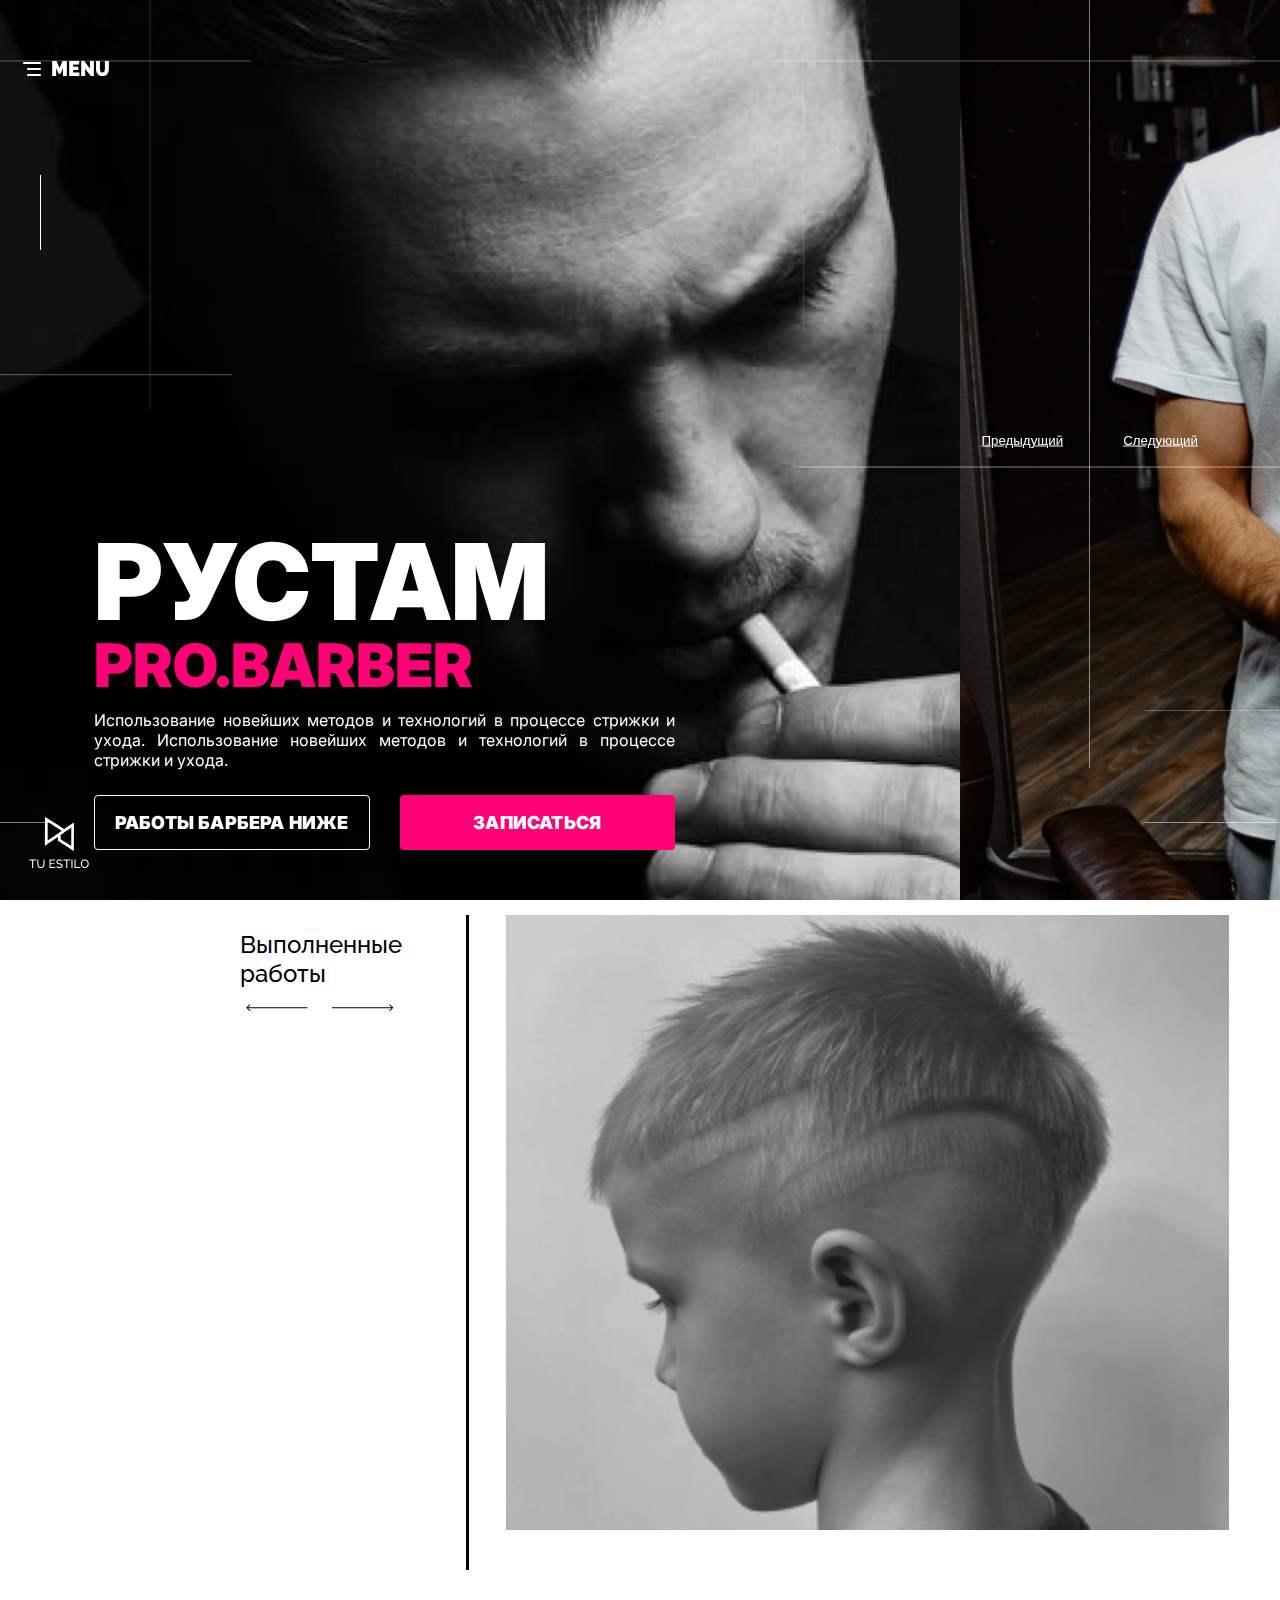
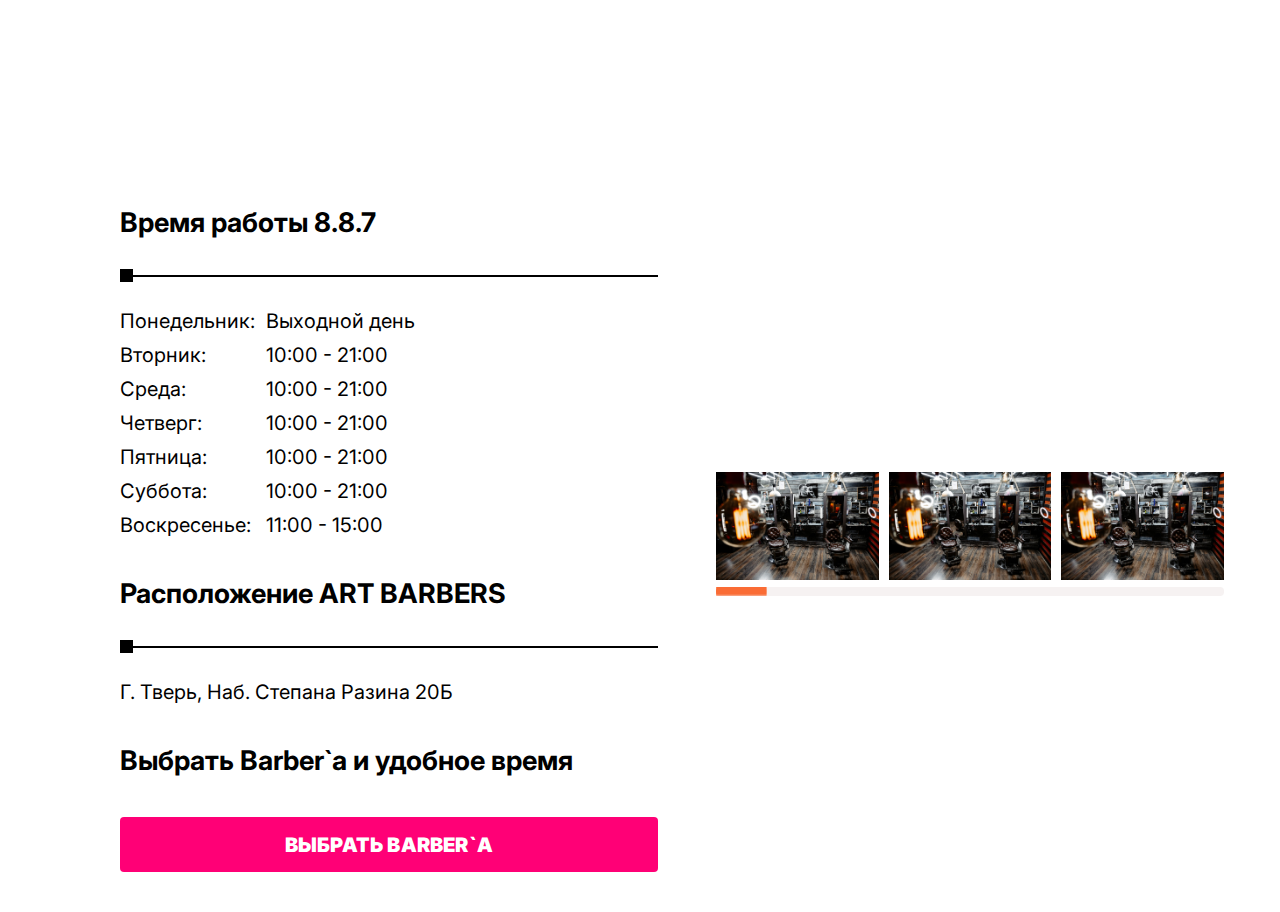
==== commit fa25be1f: "смена портфолио для каждого мастера" ====
--- a/barber.html
+++ b/barber.html
@@ -2,7 +2,7 @@
 <html lang="ru">
   <head>
     <meta charset="utf-8">
-    <title>Главная страница
+    <title>Мастер
     </title>
     <meta name="description" content="">
     <link rel="icon" href="img/favicon.png">
@@ -23,7 +23,36 @@
             </button>
           </div>
         </header>
-        <a href="#" class="sidebar__bottom">
+        <ul class="sidebar__menu menu-sidebar">
+          <li class="menu-sidebar__item"><a href="#" class="menu-sidebar__link">
+                  <svg class="icon icon-home ">
+                    <use xlink:href="img/icons-svg/symbol/sprite.svg#home"></use>
+                  </svg><span class="menu-sidebar__name">Главная</span></a></li>
+          <li class="menu-sidebar__item"><a href="#" class="menu-sidebar__link">
+                  <svg class="icon icon-wallet ">
+                    <use xlink:href="img/icons-svg/symbol/sprite.svg#wallet"></use>
+                  </svg><span class="menu-sidebar__name">Услуги</span></a></li>
+          <li class="menu-sidebar__item"><a href="#" class="menu-sidebar__link menu-sidebar__link--activee">
+                  <svg class="icon icon-place ">
+                    <use xlink:href="img/icons-svg/symbol/sprite.svg#place"></use>
+                  </svg><span class="menu-sidebar__name">Барбершоп</span></a></li>
+          <li class="menu-sidebar__item"><a href="#" class="menu-sidebar__link menu-sidebar__link--activee">
+                  <svg class="icon icon-users ">
+                    <use xlink:href="img/icons-svg/symbol/sprite.svg#users"></use>
+                  </svg><span class="menu-sidebar__name">Art School</span></a></li>
+          <li class="menu-sidebar__item"><a href="#" class="menu-sidebar__link menu-sidebar__link--activee">
+                  <svg class="icon icon-calendar ">
+                    <use xlink:href="img/icons-svg/symbol/sprite.svg#calendar"></use>
+                  </svg><span class="menu-sidebar__name">Записаться</span></a></li>
+          <li class="menu-sidebar__item"><a href="#" class="menu-sidebar__link">
+                  <svg class="icon icon-shield ">
+                    <use xlink:href="img/icons-svg/symbol/sprite.svg#shield"></use>
+                  </svg><span class="menu-sidebar__name">Сертификаты</span></a></li>
+          <li class="menu-sidebar__item"><a href="#" class="menu-sidebar__link">
+                  <svg class="icon icon-loc ">
+                    <use xlink:href="img/icons-svg/symbol/sprite.svg#loc"></use>
+                  </svg><span class="menu-sidebar__name">Расположение</span></a></li>
+        </ul><a href="#" class="sidebar__bottom">
           <svg width="61" height="54" viewBox="0 0 61 54" fill="none" xmlns="http://www.w3.org/2000/svg">
             <path fill-rule="evenodd" clip-rule="evenodd" d="M16.0715 0.110331C16.0649 0.171002 16.0473 1.43314 16.0324 2.91506C16.003 5.8285 15.9866 28.6937 16.014 28.7213C16.0457 28.7533 16.5307 28.4414 17.6253 27.685C18.3359 27.1939 20.5903 25.6391 21.461 25.0396C21.7456 24.8436 22.0562 24.6291 22.151 24.563C22.2459 24.4969 23.1154 23.8958 24.0831 23.2273C25.7984 22.0424 27.9685 20.5397 28.3613 20.2647C28.8063 19.9532 28.8764 19.9061 28.8944 19.9061C28.9048 19.9061 28.9134 20.2954 28.9134 20.7713C28.9134 21.2471 28.9202 22.1287 28.9286 22.7303L28.9437 23.8242L30.5785 24.8557C31.4777 25.423 32.4412 26.0321 32.7197 26.2092C33.7593 26.8703 33.8489 26.9274 33.9276 26.9788C33.9718 27.0078 34.4842 27.3374 35.0661 27.7114C35.648 28.0853 36.2303 28.4602 36.36 28.5445C36.4897 28.6288 36.6528 28.7343 36.7225 28.779C36.7922 28.8237 37.095 29.0184 37.3952 29.2115C37.6955 29.4047 38.2828 29.7796 38.7003 30.0445C39.1177 30.3094 39.4955 30.5499 39.5398 30.579C39.5841 30.6081 39.817 30.7571 40.0573 30.9102C42.0365 32.171 43.7288 33.2626 44.2848 33.6373C44.6671 33.8949 44.8721 34.017 44.8907 33.9981C44.9413 33.947 44.9682 10.4402 44.9214 7.16572C44.9002 5.68259 44.8908 5.45849 44.8492 5.45849C44.8234 5.45849 44.4471 5.71116 43.427 6.41356C42.662 6.94025 41.8862 7.46928 40.2127 8.60534C38.9776 9.44374 37.6501 10.3487 37.0097 10.7889C35.4011 11.8946 35.3312 11.939 35.1997 11.939C35.1277 11.939 34.876 11.7891 33.8931 11.1608C33.3494 10.8133 32.1829 10.0782 30.7419 9.17514C30.3877 8.95313 29.7667 8.56097 29.3619 8.30368C28.6746 7.86686 26.5964 6.5552 25.4172 5.81403C25.1325 5.63511 24.4546 5.20851 23.9106 4.86604C23.3666 4.52358 22.6473 4.07094 22.312 3.86022C21.2961 3.22162 19.8283 2.2951 18.7354 1.6025C17.6418 0.9095 17.6491 0.913983 16.8953 0.459907C16.4045 0.164243 16.1191 0 16.0961 0C16.0891 0 16.078 0.0496606 16.0715 0.110331ZM18.7122 13.3965C18.6955 21.5257 18.6997 23.3787 18.7349 23.465C18.7489 23.4991 18.7767 23.4858 18.9273 23.3729C19.4855 22.9546 20.1333 22.4982 21.2817 21.7139C21.4625 21.5904 21.9573 21.2525 22.381 20.963C22.8048 20.6736 23.488 20.207 23.8991 19.9262C24.9742 19.192 25.8696 18.5746 26.8317 17.9041C26.933 17.8336 27.5799 17.386 28.2693 16.9095C28.9588 16.433 29.7765 15.8663 30.0864 15.6501C30.9805 15.0266 31.9501 14.3566 32.3824 14.0637L32.7807 13.7938L32.4629 13.5906C32.288 13.4789 31.85 13.1989 31.4895 12.9685C31.1289 12.738 30.57 12.3825 30.2474 12.1784C29.9248 11.9743 29.2676 11.5567 28.7868 11.2503C28.3061 10.9439 27.8352 10.6471 27.7403 10.5908C27.6454 10.5344 27.4591 10.4137 27.3263 10.3226C27.1934 10.2314 26.7173 9.92687 26.2682 9.6458C25.4329 9.12304 22.6122 7.34231 21.806 6.82885C20.9491 6.28304 18.7789 4.94748 18.7489 4.94748C18.7383 4.94748 18.7218 8.74956 18.7122 13.3965ZM42.1488 10.6931C42.0476 10.7513 41.7434 10.9559 41.2879 11.2722C41.1298 11.382 40.871 11.5604 40.7129 11.6688C39.7854 12.3042 39.6152 12.4221 37.9412 13.5883C37.2328 14.0819 36.2754 14.7473 35.8136 15.0671C35.3519 15.3869 34.7697 15.7911 34.5198 15.9653C34.2699 16.1396 33.6282 16.5812 33.0937 16.9468C32.5593 17.3124 32.0188 17.6822 31.8927 17.7684L31.6635 17.9254L31.6685 18.5034C31.6712 18.8213 31.6801 19.7975 31.6882 20.6726L31.7031 22.2637L32.0735 22.4943C32.8211 22.9596 33.1286 23.1539 33.9621 23.6874C35.0365 24.3751 35.2796 24.5301 35.9747 24.97C36.574 25.3495 37.6576 26.0417 38.9188 26.8508C40.722 28.0077 41.0808 28.2376 41.2879 28.3685C41.6996 28.6288 42.0125 28.8194 42.107 28.8677L42.2016 28.916L42.2167 27.9126C42.2807 23.6484 42.3161 10.9659 42.2646 10.7375L42.2424 10.6394L42.1488 10.6931Z" fill="black"></path>
             <path d="M7.164 43.44H4.224V51H3.144V43.44H0.204V42.48H7.164V43.44ZM11.9071 51.06C11.2271 51.06 10.6551 50.944 10.1911 50.712C9.72709 50.472 9.35509 50.152 9.07509 49.752C8.79509 49.344 8.59109 48.884 8.46309 48.372C8.33509 47.86 8.27109 47.332 8.27109 46.788V42.48H9.35109V46.788C9.35109 47.204 9.39109 47.612 9.47109 48.012C9.55909 48.404 9.69909 48.756 9.89109 49.068C10.0831 49.38 10.3431 49.628 10.6711 49.812C10.9991 49.996 11.4071 50.088 11.8951 50.088C12.3911 50.088 12.8031 49.996 13.1311 49.812C13.4591 49.62 13.7191 49.368 13.9111 49.056C14.1031 48.736 14.2391 48.38 14.3191 47.988C14.4071 47.596 14.4511 47.196 14.4511 46.788V42.48H15.5311V46.788C15.5311 47.364 15.4631 47.912 15.3271 48.432C15.1991 48.944 14.9911 49.396 14.7031 49.788C14.4151 50.18 14.0391 50.492 13.5751 50.724C13.1191 50.948 12.5631 51.06 11.9071 51.06ZM26.2688 50.04V51H20.4848V42.48H26.1608V43.44H21.5648V46.2H25.5608V47.1H21.5648V50.04H26.2688ZM32.7545 44.268C32.6585 44.156 32.5305 44.048 32.3705 43.944C32.2105 43.84 32.0305 43.748 31.8305 43.668C31.6305 43.58 31.4105 43.512 31.1705 43.464C30.9385 43.408 30.6945 43.38 30.4385 43.38C29.7825 43.38 29.2985 43.504 28.9865 43.752C28.6745 44 28.5185 44.34 28.5185 44.772C28.5185 45.076 28.5985 45.316 28.7585 45.492C28.9185 45.668 29.1625 45.812 29.4905 45.924C29.8265 46.036 30.2505 46.152 30.7625 46.272C31.3545 46.4 31.8665 46.556 32.2985 46.74C32.7305 46.924 33.0625 47.172 33.2945 47.484C33.5265 47.788 33.6425 48.196 33.6425 48.708C33.6425 49.116 33.5625 49.472 33.4025 49.776C33.2505 50.072 33.0345 50.32 32.7545 50.52C32.4745 50.712 32.1465 50.856 31.7705 50.952C31.3945 51.04 30.9865 51.084 30.5465 51.084C30.1145 51.084 29.6905 51.04 29.2745 50.952C28.8665 50.856 28.4785 50.72 28.1105 50.544C27.7425 50.368 27.3985 50.148 27.0785 49.884L27.5945 48.972C27.7225 49.108 27.8865 49.244 28.0865 49.38C28.2945 49.508 28.5265 49.628 28.7825 49.74C29.0465 49.852 29.3305 49.944 29.6345 50.016C29.9385 50.08 30.2505 50.112 30.5705 50.112C31.1785 50.112 31.6505 50.004 31.9865 49.788C32.3225 49.564 32.4905 49.24 32.4905 48.816C32.4905 48.496 32.3945 48.24 32.2025 48.048C32.0185 47.856 31.7425 47.696 31.3745 47.568C31.0065 47.44 30.5585 47.312 30.0305 47.184C29.4545 47.04 28.9705 46.884 28.5785 46.716C28.1865 46.54 27.8905 46.312 27.6905 46.032C27.4985 45.752 27.4025 45.388 27.4025 44.94C27.4025 44.396 27.5345 43.936 27.7985 43.56C28.0625 43.184 28.4265 42.9 28.8905 42.708C29.3545 42.516 29.8785 42.42 30.4625 42.42C30.8465 42.42 31.2025 42.46 31.5305 42.54C31.8665 42.62 32.1785 42.732 32.4665 42.876C32.7545 43.02 33.0185 43.192 33.2585 43.392L32.7545 44.268ZM41.207 43.44H38.267V51H37.187V43.44H34.247V42.48H41.207V43.44ZM42.4341 51V42.48H43.5141V51H42.4341ZM45.5513 51V42.48H46.6313V50.04H51.3833V51H45.5513ZM55.7573 51.06C55.1573 51.06 54.6133 50.94 54.1253 50.7C53.6373 50.46 53.2133 50.136 52.8533 49.728C52.5013 49.312 52.2293 48.848 52.0373 48.336C51.8453 47.816 51.7493 47.284 51.7493 46.74C51.7493 46.172 51.8493 45.632 52.0493 45.12C52.2573 44.6 52.5413 44.14 52.9013 43.74C53.2693 43.332 53.6973 43.012 54.1853 42.78C54.6733 42.54 55.2053 42.42 55.7813 42.42C56.3813 42.42 56.9253 42.544 57.4133 42.792C57.9013 43.04 58.3213 43.372 58.6733 43.788C59.0253 44.204 59.2973 44.668 59.4893 45.18C59.6813 45.692 59.7773 46.216 59.7773 46.752C59.7773 47.32 59.6773 47.864 59.4773 48.384C59.2773 48.896 58.9933 49.356 58.6253 49.764C58.2653 50.164 57.8413 50.48 57.3533 50.712C56.8653 50.944 56.3333 51.06 55.7573 51.06ZM52.8413 46.74C52.8413 47.172 52.9093 47.592 53.0452 48C53.1893 48.4 53.3893 48.756 53.6453 49.068C53.9013 49.38 54.2093 49.628 54.5693 49.812C54.9293 49.996 55.3293 50.088 55.7693 50.088C56.2253 50.088 56.6333 49.992 56.9933 49.8C57.3533 49.608 57.6573 49.352 57.9053 49.032C58.1613 48.712 58.3533 48.352 58.4813 47.952C58.6173 47.552 58.6853 47.148 58.6853 46.74C58.6853 46.308 58.6133 45.892 58.4693 45.492C58.3333 45.092 58.1333 44.736 57.8693 44.424C57.6133 44.104 57.3053 43.856 56.9453 43.68C56.5933 43.496 56.2013 43.404 55.7693 43.404C55.3133 43.404 54.9053 43.5 54.5453 43.692C54.1853 43.876 53.8773 44.128 53.6213 44.448C53.3733 44.768 53.1813 45.128 53.0452 45.528C52.9093 45.92 52.8413 46.324 52.8413 46.74Z" fill="black"></path>
@@ -132,21 +161,13 @@
               <button class="person-view__next">Следующий</button>
             </div>
             <div data-scroll data-scroll-speed="1" class="person-view__mini">
-              <div class="thumb-person-view__wrap">
-                <div class="swiper person-view__thumb thumb-person-view">
-                  <div class="swiper-wrapper">
-                    <div class="swiper-slide">
-                      <div data-swiper-parallax-duration="1000" data-swiper-parallax-scale="1.5" data-swiper-parallax-x="100" class="_fit thumb-person-view__box"><img src="img/barbers/1.jpg" alt class="_fit-img"></div>
-                    </div>
-                    <div class="swiper-slide">
-                      <div data-swiper-parallax-duration="1000" data-swiper-parallax-scale="1.5" data-swiper-parallax-x="100" class="_fit thumb-person-view__box"><img src="img/barbers/2.jpg" alt class="_fit-img"></div>
-                    </div>
-                    <div class="swiper-slide">
-                      <div data-swiper-parallax-duration="1000" data-swiper-parallax-scale="1.5" data-swiper-parallax-x="100" class="_fit thumb-person-view__box"><img src="https://tmbarbershop.com/wp-content/uploads/2023/11/usl03.jpg" alt class="_fit-img"></div>
-                    </div>
-                  </div>
-                </div>
-              </div>
+              <!-- .thumb-person-view__wrap-->
+              <!-- 	.swiper.person-view__thumb.thumb-person-view-->
+              <!-- 			.swiper-wrapper-->
+              <!-- 				each item in imgs-->
+              <!-- 					.swiper-slide-->
+              <!-- 						div(data-swiper-parallax-duration="1000" data-swiper-parallax-scale="1.5" data-swiper-parallax-x="100" class="_fit thumb-person-view__box")-->
+              <!-- 							img._fit-img(src=item.img alt)-->
             </div>
             <div class="person-view__cover">
             </div>
@@ -172,30 +193,62 @@
                   <!-- .person-works__p Является Pro.Barber-->
                 </div>
               </div>
-              <div class="person-works__folio">
-                <div data-scroll data-scroll-id="hey" class="person-works__slider">
+              <div data-scroll data-scroll-id="hey" class="person-works__folio">
+                <div class="person-works__slider">
                       <div class="swiper-container swiper works-swiper">
                         <div class="swiper-wrapper">
                           <div class="swiper-slide person-works__card _fit"><img src="img/barbers/works/1.jpg" alt="alt" class="_fit-img"></div>
-                          <swiper-slide class="person-works__card _fit"><img src="img/barbers/works/2.jpg" alt="alt" class="_fit-img"></swiper-slide>
-                          <div class="swiper-slide person-works__card _fit"><img src="img/barbers/works/1.jpg" alt="alt" class="_fit-img"></div>
-                          <swiper-slide class="person-works__card _fit"><img src="img/barbers/works/2.jpg" alt="alt" class="_fit-img"></swiper-slide>
-                          <div class="swiper-slide person-works__card _fit"><img src="img/barbers/works/1.jpg" alt="alt" class="_fit-img"></div>
-                          <swiper-slide class="person-works__card _fit"><img src="img/barbers/works/2.jpg" alt="alt" class="_fit-img"></swiper-slide>
-                          <div class="swiper-slide person-works__card _fit"><img src="img/barbers/works/1.jpg" alt="alt" class="_fit-img"></div>
-                          <swiper-slide class="person-works__card _fit"><img src="img/barbers/works/2.jpg" alt="alt" class="_fit-img"></swiper-slide>
-                          <div class="swiper-slide person-works__card _fit"><img src="img/barbers/works/1.jpg" alt="alt" class="_fit-img"></div>
-                          <swiper-slide class="person-works__card _fit"><img src="img/barbers/works/2.jpg" alt="alt" class="_fit-img"></swiper-slide>
-                          <div class="swiper-slide person-works__card _fit"><img src="img/barbers/works/1.jpg" alt="alt" class="_fit-img"></div>
-                          <swiper-slide class="person-works__card _fit"><img src="img/barbers/works/2.jpg" alt="alt" class="_fit-img"></swiper-slide>
-                          <div class="swiper-slide person-works__card _fit"><img src="img/barbers/works/1.jpg" alt="alt" class="_fit-img"></div>
-                          <swiper-slide class="person-works__card _fit"><img src="img/barbers/works/2.jpg" alt="alt" class="_fit-img"></swiper-slide>
-                          <div class="swiper-slide person-works__card _fit"><img src="img/barbers/works/1.jpg" alt="alt" class="_fit-img"></div>
-                          <swiper-slide class="person-works__card _fit"><img src="img/barbers/works/2.jpg" alt="alt" class="_fit-img"></swiper-slide>
-                          <div class="swiper-slide person-works__card _fit"><img src="img/barbers/works/1.jpg" alt="alt" class="_fit-img"></div>
-                          <swiper-slide class="person-works__card _fit"><img src="img/barbers/works/2.jpg" alt="alt" class="_fit-img"></swiper-slide>
-                          <div class="swiper-slide person-works__card _fit"><img src="img/barbers/works/1.jpg" alt="alt" class="_fit-img"></div>
-                          <swiper-slide class="person-works__card _fit"><img src="img/barbers/works/2.jpg" alt="alt" class="_fit-img"></swiper-slide>
+                          <div class="swiper-slide person-works__card _fit"><img src="img/barbers/works/2.jpg" alt="alt" class="_fit-img"></div>
+                          <div class="swiper-slide person-works__card _fit"><img src="img/barbers/works/1.jpg" alt="alt" class="_fit-img"></div>
+                          <div class="swiper-slide person-works__card _fit"><img src="img/barbers/works/2.jpg" alt="alt" class="_fit-img"></div>
+                          <div class="swiper-slide person-works__card _fit"><img src="img/barbers/works/1.jpg" alt="alt" class="_fit-img"></div>
+                          <div class="swiper-slide person-works__card _fit"><img src="img/barbers/works/2.jpg" alt="alt" class="_fit-img"></div>
+                          <div class="swiper-slide person-works__card _fit"><img src="img/barbers/works/1.jpg" alt="alt" class="_fit-img"></div>
+                          <div class="swiper-slide person-works__card _fit"><img src="img/barbers/works/2.jpg" alt="alt" class="_fit-img"></div>
+                          <div class="swiper-slide person-works__card _fit"><img src="img/barbers/works/1.jpg" alt="alt" class="_fit-img"></div>
+                          <div class="swiper-slide person-works__card _fit"><img src="img/barbers/works/2.jpg" alt="alt" class="_fit-img"></div>
+                        </div>
+                      </div>
+                </div>
+                <div class="person-works__slider hidden">
+                      <div class="swiper-container swiper works-swiper">
+                        <div class="swiper-wrapper">
+                          <div class="swiper-slide person-works__card _fit"><img src="img/history/3.jpg" alt="alt" class="_fit-img"></div>
+                          <div class="swiper-slide person-works__card _fit"><img src="img/history/4.jpg" alt="alt" class="_fit-img"></div>
+                          <div class="swiper-slide person-works__card _fit"><img src="img/history/3.jpg" alt="alt" class="_fit-img"></div>
+                          <div class="swiper-slide person-works__card _fit"><img src="img/history/4.jpg" alt="alt" class="_fit-img"></div>
+                          <div class="swiper-slide person-works__card _fit"><img src="img/history/3.jpg" alt="alt" class="_fit-img"></div>
+                          <div class="swiper-slide person-works__card _fit"><img src="img/history/4.jpg" alt="alt" class="_fit-img"></div>
+                          <div class="swiper-slide person-works__card _fit"><img src="img/history/3.jpg" alt="alt" class="_fit-img"></div>
+                          <div class="swiper-slide person-works__card _fit"><img src="img/history/4.jpg" alt="alt" class="_fit-img"></div>
+                          <div class="swiper-slide person-works__card _fit"><img src="img/history/3.jpg" alt="alt" class="_fit-img"></div>
+                          <div class="swiper-slide person-works__card _fit"><img src="img/history/4.jpg" alt="alt" class="_fit-img"></div>
+                          <div class="swiper-slide person-works__card _fit"><img src="img/history/3.jpg" alt="alt" class="_fit-img"></div>
+                          <div class="swiper-slide person-works__card _fit"><img src="img/history/4.jpg" alt="alt" class="_fit-img"></div>
+                          <div class="swiper-slide person-works__card _fit"><img src="img/history/3.jpg" alt="alt" class="_fit-img"></div>
+                          <div class="swiper-slide person-works__card _fit"><img src="img/history/4.jpg" alt="alt" class="_fit-img"></div>
+                          <div class="swiper-slide person-works__card _fit"><img src="img/history/3.jpg" alt="alt" class="_fit-img"></div>
+                          <div class="swiper-slide person-works__card _fit"><img src="img/history/4.jpg" alt="alt" class="_fit-img"></div>
+                          <div class="swiper-slide person-works__card _fit"><img src="img/history/3.jpg" alt="alt" class="_fit-img"></div>
+                          <div class="swiper-slide person-works__card _fit"><img src="img/history/4.jpg" alt="alt" class="_fit-img"></div>
+                          <div class="swiper-slide person-works__card _fit"><img src="img/history/3.jpg" alt="alt" class="_fit-img"></div>
+                          <div class="swiper-slide person-works__card _fit"><img src="img/history/4.jpg" alt="alt" class="_fit-img"></div>
+                        </div>
+                      </div>
+                </div>
+                <div class="person-works__slider hidden">
+                      <div class="swiper-container swiper works-swiper">
+                        <div class="swiper-wrapper">
+                          <div class="swiper-slide person-works__card _fit"><img src="img/barbers/1.jpg" alt="alt" class="_fit-img"></div>
+                          <div class="swiper-slide person-works__card _fit"><img src="img/barbers/1.jpg" alt="alt" class="_fit-img"></div>
+                          <div class="swiper-slide person-works__card _fit"><img src="img/barbers/1.jpg" alt="alt" class="_fit-img"></div>
+                          <div class="swiper-slide person-works__card _fit"><img src="img/barbers/1.jpg" alt="alt" class="_fit-img"></div>
+                          <div class="swiper-slide person-works__card _fit"><img src="img/barbers/1.jpg" alt="alt" class="_fit-img"></div>
+                          <div class="swiper-slide person-works__card _fit"><img src="img/barbers/1.jpg" alt="alt" class="_fit-img"></div>
+                          <div class="swiper-slide person-works__card _fit"><img src="img/barbers/1.jpg" alt="alt" class="_fit-img"></div>
+                          <div class="swiper-slide person-works__card _fit"><img src="img/barbers/1.jpg" alt="alt" class="_fit-img"></div>
+                          <div class="swiper-slide person-works__card _fit"><img src="img/barbers/1.jpg" alt="alt" class="_fit-img"></div>
+                          <div class="swiper-slide person-works__card _fit"><img src="img/barbers/1.jpg" alt="alt" class="_fit-img"></div>
                         </div>
                       </div>
                 </div>
--- a/css/main.css
+++ b/css/main.css
@@ -3335,42 +3335,17 @@
   padding-left: 1.85rem;
   border-left: 3px solid;
 }
-
-.works-swiper.expanded .swiper-wrapper {
-  -ms-flex-wrap: wrap;
-  flex-wrap: wrap;
-  display: -ms-flexbox;
-  display: flex;
-  flex-wrap: wrap;
+.person-works__folio .swiper.expanded .swiper-wrapper {
+  display: -ms-grid;
+  display: grid;
+  -ms-grid-columns: (minmax(13rem, 1fr))[auto-fit];
+  grid-template-columns: repeat(auto-fit, minmax(13rem, 1fr));
   column-gap: 2rem;
   row-gap: 1rem;
 }
-.works-swiper.expanded .swiper-wrapper .person-works__card {
-  -ms-flex: 1 1 calc(25% - 2rem);
-  flex: 1 1 calc(25% - 2rem);
-}
-.works-swiper.expanded .swiper-wrapper .person-works__card {
-  margin: 0 !important;
-}
-
-.person-works__cards {
-  padding-top: 0.75rem;
-  padding-bottom: 5.35rem;
-  display: -ms-flexbox;
-  display: flex;
-  display: flex;
-  -ms-flex-wrap: wrap;
-  flex-wrap: wrap;
-  column-gap: 1.5rem;
-  row-gap: 2.4rem;
-}
-.person-works__cards .person-works__card {
-  -ms-flex: 1 1 calc(20% - 1.5rem);
-  flex: 1 1 calc(20% - 1.5rem);
-}
-.person-works__cards .person-works__card {
-  -ms-flex-positive: 1;
-  flex-grow: 1;
+.person-works__folio .swiper.expanded .swiper-wrapper .person-works__card {
+  width: auto !important;
+  margin-right: 0 !important;
 }
 
 .person-works__card {
@@ -3664,6 +3639,7 @@
   transition: width 0.4s ease-in;
 }
 .sidebar.opened {
+  background-color: rgba(255, 255, 255, 0.8);
   width: 14.45rem;
 }
 
@@ -3731,6 +3707,13 @@
   display: flex;
   -ms-flex-direction: column;
   flex-direction: column;
+  transition: transform 0.4s ease;
+  -ms-transform: translateX(-300%);
+  transform: translateX(-300%);
+}
+.sidebar.opened .menu-sidebar {
+  -ms-transform: translateX(0);
+  transform: translateX(0);
 }
 
 .burger-sidebar__text {
@@ -3744,6 +3727,7 @@
 
 .menu-sidebar__item {
   list-style-type: none;
+  max-width: 11.55rem;
 }
 
 .menu-sidebar__link {
@@ -3756,27 +3740,36 @@
   -ms-flex-align: center;
   align-items: center;
   padding: 0.25rem 0.25rem 0.25rem 2.25rem;
+  border-radius: 0 1rem 1rem 0;
+  font-family: "Inter", sans-serif;
+  font-weight: 500;
+  font-size: 0.75rem;
+  text-decoration: none;
+  color: #000;
 }
 .menu-sidebar__link .icon {
+  -ms-flex-negative: 0;
+  flex-shrink: 0;
   position: relative;
   z-index: 2;
   font-size: 1.5rem;
-  color: #fff;
+  color: #575757;
   transition: color 0.2s;
 }
 @media (any-hover: hover) {
   .menu-sidebar__link {
     cursor: pointer;
   }
-  .menu-sidebar__link:hover .menu-sidebar__name {
-    -ms-transform: translateX(0);
-    transform: translateX(0);
-    background-color: #FF0076;
+  .menu-sidebar__link:hover {
+    color: #fff;
+    background-color: #FA6C35;
+  }
+  .menu-sidebar__link:hover .icon {
+    color: #fff;
   }
 }
 
 .menu-sidebar__name {
-  position: absolute;
   top: 0;
   left: 0;
   height: 100%;
@@ -3784,13 +3777,9 @@
   display: flex;
   -ms-flex-align: center;
   align-items: center;
-  padding-left: 5.5rem;
+  padding-left: 1rem;
   padding-right: 1.5rem;
-  min-width: 13.65rem;
-  -ms-transform: translateX(-150%);
-  transform: translateX(-150%);
   transition: transform 0.4s ease;
-  border-radius: 0 1rem 1rem 0;
   font-family: "Inter", sans-serif;
   font-weight: 500;
   white-space: nowrap;
@@ -3802,7 +3791,7 @@
 }
 
 .menu-sidebar__link--activee .icon {
-  color: #FF0076;
+  color: #FA6C35;
 }
 @media (any-hover: hover) {
   .menu-sidebar__link--activee {
